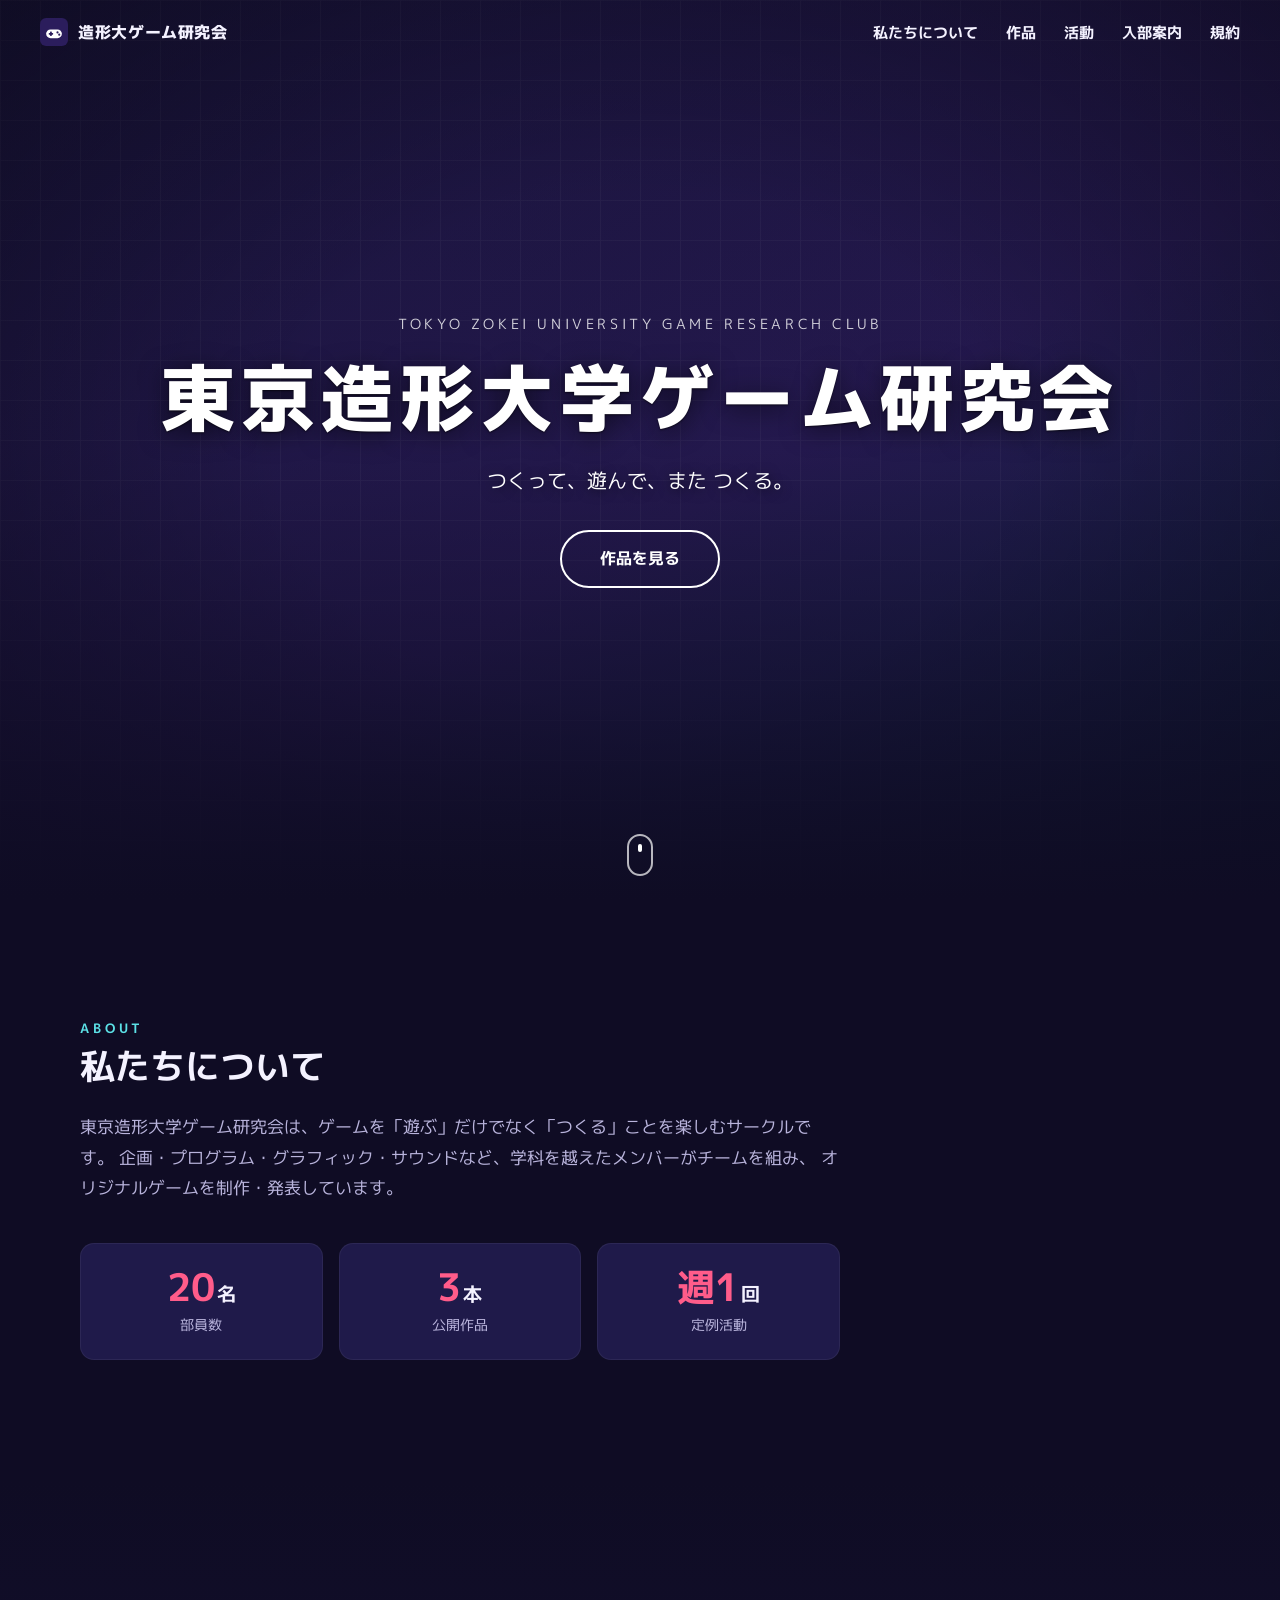
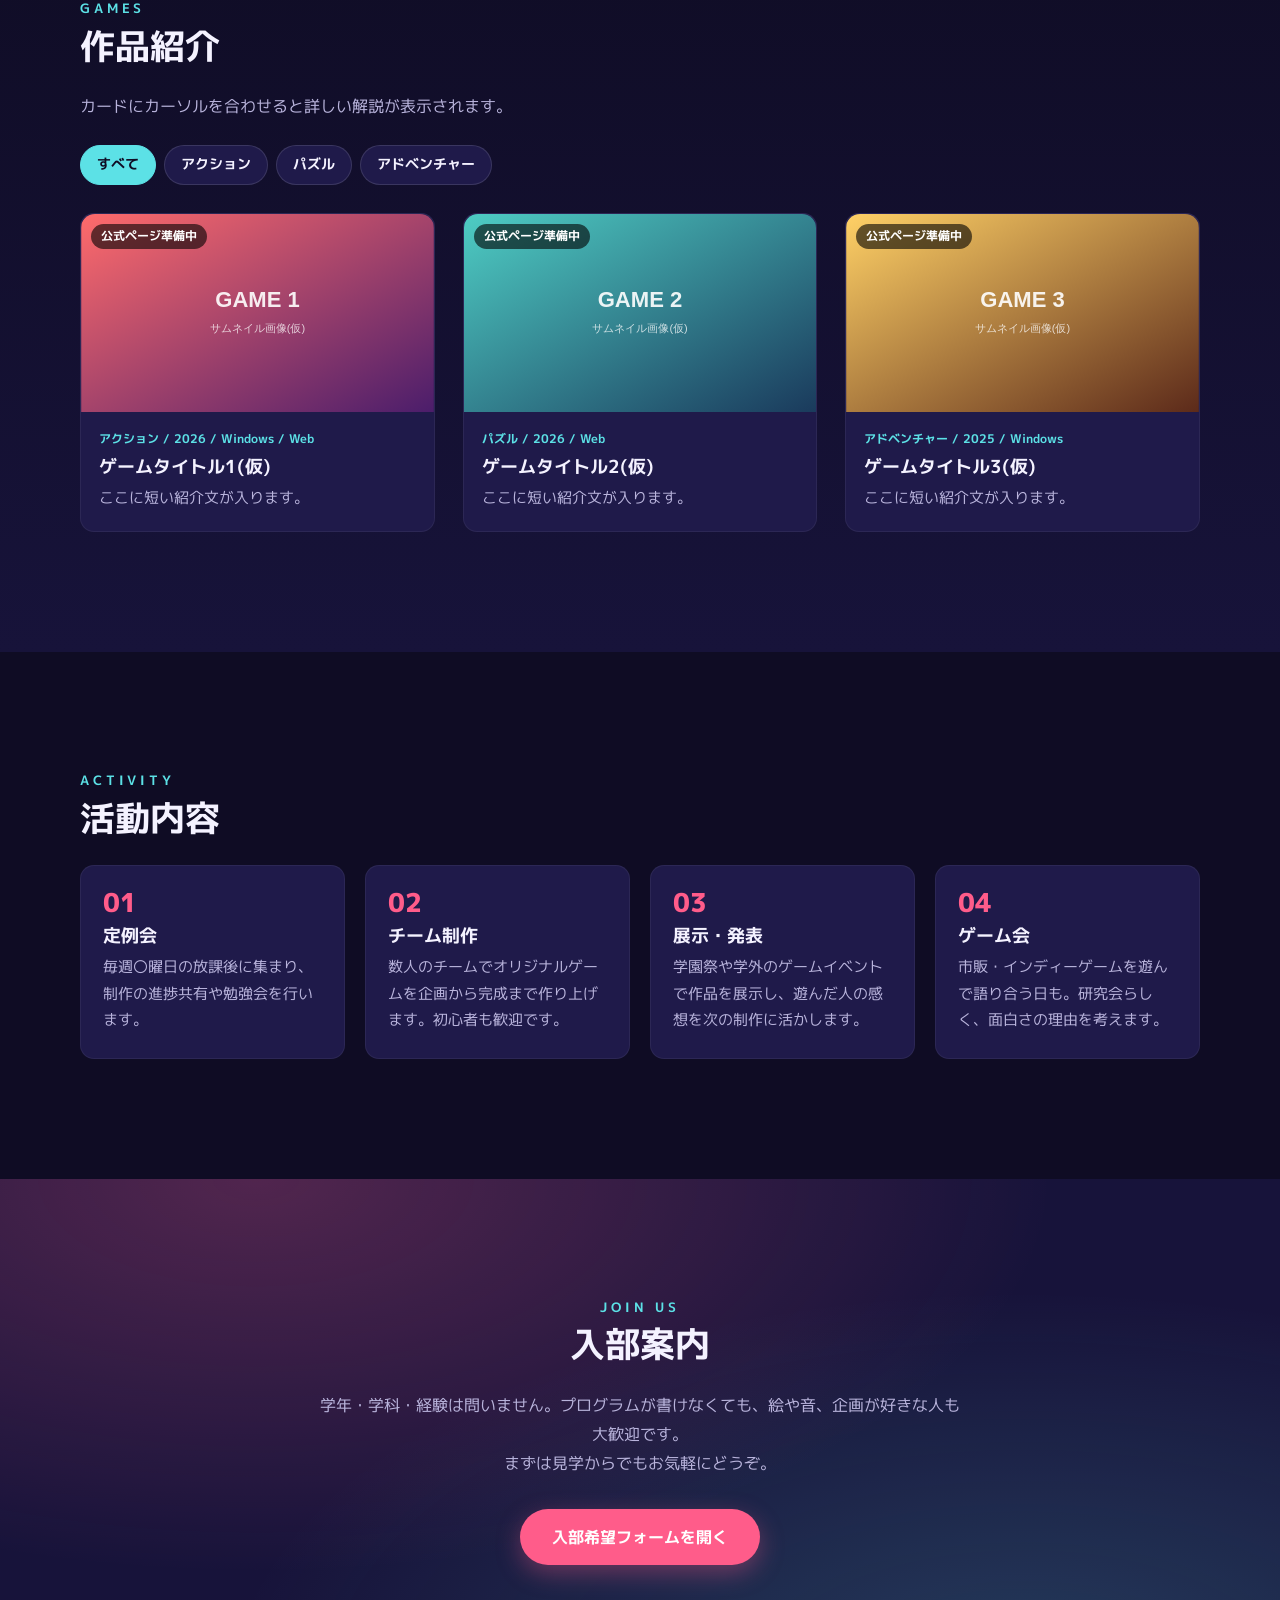
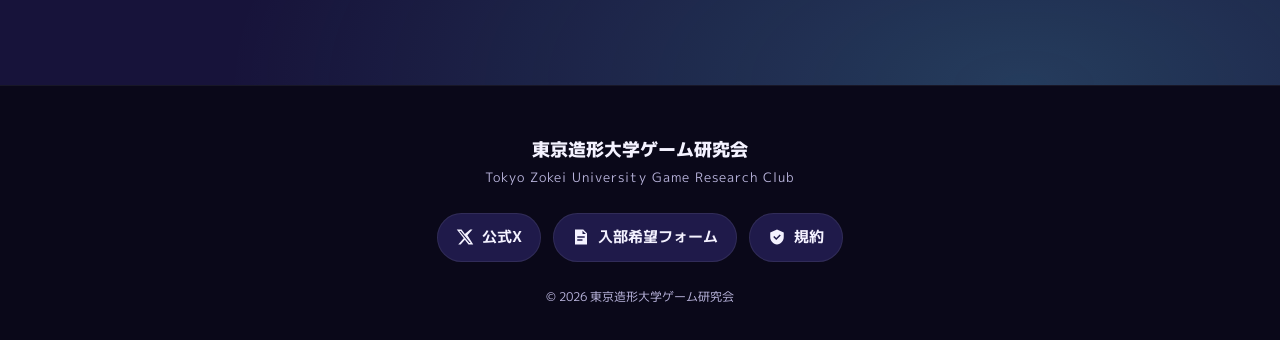
==== index.html @ 733edf05 "トップページ・規約ページ・準備中ページを追加 - 背景ムービー付きヒーロー(動画なし/省データ/視差軽減時は静止画) - 作品カード(js/games.js から自動生成、PCはホバーで詳細ポップアッ" ====
<!doctype html>
<html lang="ja">
<head>
  <meta charset="utf-8">
  <meta name="viewport" content="width=device-width, initial-scale=1">
  <title>東京造形大学ゲーム研究会 | 公式サイト</title>
  <meta name="description" content="東京造形大学ゲーム研究会の公式サイトです。サークルで制作したゲーム作品の紹介、活動内容、入部案内を掲載しています。">
  <meta name="theme-color" content="#120e2b">

  <!-- OGP(SNSでシェアされたときの表示)
       TODO: 公開URLが決まったら og:url と og:image を絶対URLに書き換えてください -->
  <meta property="og:type" content="website">
  <meta property="og:site_name" content="東京造形大学ゲーム研究会">
  <meta property="og:title" content="東京造形大学ゲーム研究会 | 公式サイト">
  <meta property="og:description" content="東京造形大学ゲーム研究会の公式サイト。制作したゲーム作品と活動を紹介しています。">
  <meta property="og:url" content="https://yamasaki4c6.github.io/ZokeiGame.io/">
  <meta property="og:image" content="https://yamasaki4c6.github.io/ZokeiGame.io/assets/img/ogp.png">
  <meta name="twitter:card" content="summary_large_image">

  <link rel="icon" href="assets/img/favicon.svg" type="image/svg+xml">
  <link rel="preconnect" href="https://fonts.googleapis.com">
  <link rel="preconnect" href="https://fonts.gstatic.com" crossorigin>
  <link href="https://fonts.googleapis.com/css2?family=M+PLUS+1p:wght@400;700;800&display=swap" rel="stylesheet">
  <link rel="stylesheet" href="css/style.css">
</head>
<body>
  <a class="skip-link" href="#main">本文へスキップ</a>

  <!-- ===== ヘッダー ===== -->
  <header class="site-header" id="top">
    <div class="site-header__inner">
      <a class="site-logo" href="#top">
        <img src="assets/img/favicon.svg" alt="" width="28" height="28">
        <span>造形大ゲーム研究会</span>
      </a>
      <button class="nav-toggle" aria-expanded="false" aria-controls="site-nav" aria-label="メニューを開く">
        <span></span><span></span><span></span>
      </button>
      <nav class="site-nav" id="site-nav" aria-label="メインメニュー">
        <ul>
          <li><a href="#about">私たちについて</a></li>
          <li><a href="#games">作品</a></li>
          <li><a href="#activity">活動</a></li>
          <li><a href="#join">入部案内</a></li>
          <li><a href="terms.html">規約</a></li>
        </ul>
      </nav>
    </div>
  </header>

  <main id="main">
    <!-- ===== ヒーロー(背景ムービー) ===== -->
    <section class="hero" aria-label="トップ">
      <video class="hero__video" id="hero-video" muted loop playsinline preload="metadata" aria-hidden="true"></video>
      <div class="hero__overlay"></div>
      <div class="hero__content">
        <p class="hero__eyebrow">Tokyo Zokei University Game Research Club</p>
        <h1 class="hero__title">東京造形大学<br class="sp-only">ゲーム研究会</h1>
        <p class="hero__lead">つくって、遊んで、また つくる。</p>
        <a class="hero__cta" href="#games">作品を見る</a>
      </div>
      <button class="hero__toggle" id="hero-toggle" type="button" aria-label="背景ムービーを一時停止" hidden>
        <span class="icon-pause" aria-hidden="true"></span>
      </button>
      <a class="hero__scroll" href="#about" aria-label="下へスクロール"><span></span></a>
    </section>

    <!-- ===== 私たちについて ===== -->
    <section class="section about" id="about">
      <div class="container">
        <h2 class="section__title"><span>About</span>私たちについて</h2>
        <!-- TODO: サークルの紹介文に書き換えてください -->
        <p class="about__text">
          東京造形大学ゲーム研究会は、ゲームを「遊ぶ」だけでなく「つくる」ことを楽しむサークルです。
          企画・プログラム・グラフィック・サウンドなど、学科を越えたメンバーがチームを組み、
          オリジナルゲームを制作・発表しています。
        </p>
        <ul class="stats">
          <!-- TODO: 実際の数字に書き換えてください -->
          <li><strong>20<small>名</small></strong><span>部員数</span></li>
          <li><strong id="stat-games">0<small>本</small></strong><span>公開作品</span></li>
          <li><strong>週1<small>回</small></strong><span>定例活動</span></li>
        </ul>
      </div>
    </section>

    <!-- ===== 作品一覧(js/games.js から自動生成) ===== -->
    <section class="section games" id="games">
      <div class="container">
        <h2 class="section__title"><span>Games</span>作品紹介</h2>
        <p class="section__lead">
          <span class="hover-only">カードにカーソルを合わせると詳しい解説が表示されます。</span>
          <span class="touch-only">カードをタップすると詳しい解説が表示されます。</span>
        </p>
        <div class="filters" id="game-filters" role="group" aria-label="ジャンルで絞り込み"></div>
        <ul class="game-grid" id="game-grid"></ul>
        <noscript><p class="notice">作品一覧の表示には JavaScript を有効にしてください。</p></noscript>
      </div>
    </section>

    <!-- ===== 活動内容 ===== -->
    <section class="section activity" id="activity">
      <div class="container">
        <h2 class="section__title"><span>Activity</span>活動内容</h2>
        <!-- TODO: 実際の活動に合わせて書き換えてください -->
        <ol class="activity-list">
          <li>
            <h3>定例会</h3>
            <p>毎週〇曜日の放課後に集まり、制作の進捗共有や勉強会を行います。</p>
          </li>
          <li>
            <h3>チーム制作</h3>
            <p>数人のチームでオリジナルゲームを企画から完成まで作り上げます。初心者も歓迎です。</p>
          </li>
          <li>
            <h3>展示・発表</h3>
            <p>学園祭や学外のゲームイベントで作品を展示し、遊んだ人の感想を次の制作に活かします。</p>
          </li>
          <li>
            <h3>ゲーム会</h3>
            <p>市販・インディーゲームを遊んで語り合う日も。研究会らしく、面白さの理由を考えます。</p>
          </li>
        </ol>
      </div>
    </section>

    <!-- ===== 入部案内 ===== -->
    <section class="section join" id="join">
      <div class="container join__inner">
        <h2 class="section__title"><span>Join us</span>入部案内</h2>
        <p>学年・学科・経験は問いません。プログラムが書けなくても、絵や音、企画が好きな人も大歓迎です。<br>
          まずは見学からでもお気軽にどうぞ。</p>
        <a class="btn btn--primary" data-link="joinFormUrl" href="#" target="_blank" rel="noopener">入部希望フォームを開く</a>
      </div>
    </section>
  </main>

  <!-- ===== フッター ===== -->
  <footer class="site-footer">
    <div class="container site-footer__inner">
      <div class="site-footer__brand">
        <p class="site-footer__name">東京造形大学ゲーム研究会</p>
        <p class="site-footer__note">Tokyo Zokei University Game Research Club</p>
      </div>
      <ul class="site-footer__links">
        <li>
          <a data-link="xUrl" href="#" target="_blank" rel="noopener">
            <svg viewBox="0 0 24 24" aria-hidden="true"><path d="M18.9 2H22l-6.8 7.8L23 22h-6.3l-4.9-6.4L6.2 22H3l7.3-8.4L1 2h6.4l4.4 5.9L18.9 2Zm-1.1 18h1.7L6.3 3.9H4.5L17.8 20Z"/></svg>
            公式X
          </a>
        </li>
        <li>
          <a data-link="joinFormUrl" href="#" target="_blank" rel="noopener">
            <svg viewBox="0 0 24 24" aria-hidden="true"><path d="M6 2h9l5 5v15H4V2h2Zm8 1.5V8h4.5L14 3.5ZM7 11v2h10v-2H7Zm0 4v2h7v-2H7Z"/></svg>
            入部希望フォーム
          </a>
        </li>
        <li>
          <a href="terms.html">
            <svg viewBox="0 0 24 24" aria-hidden="true"><path d="M12 2 3 6v6c0 5 3.8 9.4 9 10 5.2-.6 9-5 9-10V6l-9-4Zm-1 14-4-4 1.4-1.4L11 13.2l4.6-4.6L17 10l-6 6Z"/></svg>
            規約
          </a>
        </li>
        <li class="contact-item" hidden>
          <a data-link="contactEmail" href="#">
            <svg viewBox="0 0 24 24" aria-hidden="true"><path d="M2 4h20v16H2V4Zm2 2v.5l8 5 8-5V6H4Zm16 2.8-8 5-8-5V18h16V8.8Z"/></svg>
            お問い合わせ
          </a>
        </li>
      </ul>
      <p class="site-footer__copy">&copy; <span id="year"></span> 東京造形大学ゲーム研究会</p>
    </div>
  </footer>

  <a class="back-to-top" href="#top" aria-label="ページの先頭へ戻る">↑</a>

  <!-- スマホ・キーボード操作用の詳細ダイアログ -->
  <dialog class="game-dialog" id="game-dialog" aria-labelledby="dialog-title">
    <div class="game-dialog__body">
      <button class="game-dialog__close" type="button" aria-label="閉じる">×</button>
      <img class="game-dialog__img" alt="">
      <div class="game-dialog__text">
        <p class="game-dialog__meta"></p>
        <h3 class="game-dialog__title" id="dialog-title"></h3>
        <p class="game-dialog__desc"></p>
        <ul class="tags game-dialog__tags"></ul>
        <p class="game-dialog__credits"></p>
        <a class="btn btn--primary game-dialog__link" href="#">公式ページへ</a>
      </div>
    </div>
  </dialog>

  <script src="js/site-config.js"></script>
  <script src="js/games.js"></script>
  <script src="js/main.js"></script>
</body>
</html>
---- css/style.css ----
/* =========================================================
   東京造形大学ゲーム研究会 公式サイト
   色やフォントは :root の変数でまとめて変更できます
   ========================================================= */
:root {
  --bg: #0f0c24;
  --bg-2: #17133a;
  --surface: #1f1a4a;
  --surface-2: #2a2460;
  --text: #f4f2ff;
  --text-muted: #b9b4dc;
  --accent: #ff5c8a;
  --accent-2: #5ce1e6;
  --radius: 14px;
  --header-h: 64px;
  --container: 1120px;
  --font: "M PLUS 1p", "Hiragino Sans", "Hiragino Kaku Gothic ProN", "Noto Sans JP", "Yu Gothic", Meiryo, sans-serif;
}

*, *::before, *::after { box-sizing: border-box; }
html { scroll-behavior: smooth; scroll-padding-top: var(--header-h); -webkit-text-size-adjust: 100%; }
body {
  margin: 0;
  font-family: var(--font);
  line-height: 1.8;
  color: var(--text);
  background: var(--bg);
  overflow-x: hidden;
}
body.nav-open { overflow: hidden; }
img, video { max-width: 100%; display: block; }
a { color: inherit; }
h1, h2, h3 { line-height: 1.3; margin: 0; }
[hidden] { display: none !important; }

.container { width: min(var(--container), 100% - 32px); margin-inline: auto; }
.sp-only { display: none; }
@media (max-width: 600px) { .sp-only { display: inline; } }

.skip-link {
  position: absolute; left: 8px; top: -60px; z-index: 1000;
  background: var(--accent); color: #fff; padding: 8px 16px; border-radius: 8px;
}
.skip-link:focus { top: 8px; }

:focus-visible { outline: 3px solid var(--accent-2); outline-offset: 3px; }

/* ---------- ボタン ---------- */
.btn {
  display: inline-flex; align-items: center; justify-content: center; gap: .5em;
  padding: .85em 2em; border-radius: 999px; font-weight: 700; text-decoration: none;
  transition: transform .2s, box-shadow .2s, background .2s;
}
.btn--primary { background: var(--accent); color: #fff; box-shadow: 0 8px 24px rgb(255 92 138 / .35); }
.btn--primary:hover { transform: translateY(-2px); box-shadow: 0 12px 30px rgb(255 92 138 / .5); }

/* ---------- ヘッダー ---------- */
.site-header {
  position: fixed; inset: 0 0 auto; z-index: 100; height: var(--header-h);
  transition: background .3s, box-shadow .3s;
}
.site-header.is-scrolled, body.nav-open .site-header {
  background: rgb(15 12 36 / .9);
  backdrop-filter: blur(10px);
  box-shadow: 0 1px 0 rgb(255 255 255 / .08);
}
.site-header__inner {
  height: 100%; width: min(1200px, 100% - 32px); margin-inline: auto;
  display: flex; align-items: center; justify-content: space-between;
}
.site-logo { display: flex; align-items: center; gap: 10px; font-weight: 800; text-decoration: none; letter-spacing: .04em; }
.site-nav ul { display: flex; gap: 28px; list-style: none; margin: 0; padding: 0; }
.site-nav a { text-decoration: none; font-weight: 700; font-size: .95rem; position: relative; padding: 4px 0; }
.site-nav a::after {
  content: ""; position: absolute; left: 0; right: 0; bottom: -2px; height: 2px;
  background: var(--accent); transform: scaleX(0); transition: transform .25s; transform-origin: left;
}
.site-nav a:hover::after { transform: scaleX(1); }

.nav-toggle {
  display: none; width: 44px; height: 44px; border: 0; background: none; cursor: pointer;
  position: relative; z-index: 2; padding: 0;
}
.nav-toggle span {
  position: absolute; left: 10px; right: 10px; height: 2px; background: #fff; border-radius: 2px;
  transition: transform .3s, opacity .3s;
}
.nav-toggle span:nth-child(1) { top: 14px; }
.nav-toggle span:nth-child(2) { top: 21px; }
.nav-toggle span:nth-child(3) { top: 28px; }
.nav-toggle[aria-expanded="true"] span:nth-child(1) { transform: translateY(7px) rotate(45deg); }
.nav-toggle[aria-expanded="true"] span:nth-child(2) { opacity: 0; }
.nav-toggle[aria-expanded="true"] span:nth-child(3) { transform: translateY(-7px) rotate(-45deg); }

@media (max-width: 800px) {
  .nav-toggle { display: block; }
  .site-nav {
    position: fixed; inset: var(--header-h) 0 0; background: rgb(15 12 36 / .97);
    opacity: 0; visibility: hidden; transition: opacity .3s, visibility .3s;
  }
  .site-nav.is-open { opacity: 1; visibility: visible; }
  .site-nav ul { flex-direction: column; align-items: center; gap: 8px; padding-top: 48px; }
  .site-nav a { display: block; font-size: 1.2rem; padding: 12px 24px; }
}

/* ---------- ヒーロー ---------- */
.hero {
  position: relative; min-height: 100vh; min-height: 100svh;
  display: grid; place-items: center; text-align: center; overflow: hidden;
  background: #120e2b url("../assets/img/hero-poster.svg") center / cover no-repeat;
}
.hero__video {
  position: absolute; inset: 0; width: 100%; height: 100%; object-fit: cover;
  opacity: 0; transition: opacity 1.2s;
}
.hero__video.is-ready { opacity: 1; }
.hero__overlay {
  position: absolute; inset: 0;
  background:
    linear-gradient(180deg, rgb(15 12 36 / .35) 0%, rgb(15 12 36 / .25) 50%, var(--bg) 100%),
    radial-gradient(ellipse at center, transparent 40%, rgb(0 0 0 / .45) 100%);
}
.hero__content { position: relative; z-index: 1; padding: 0 16px; }
.hero__eyebrow {
  margin: 0 0 12px; font-size: clamp(.7rem, 1.6vw, .9rem); letter-spacing: .25em;
  text-transform: uppercase; color: rgb(255 255 255 / .8);
}
.hero__title {
  color: #fff; font-weight: 800; letter-spacing: .08em;
  font-size: clamp(2rem, 6.5vw, 4.6rem);
  text-shadow: 0 4px 24px rgb(0 0 0 / .55), 0 1px 2px rgb(0 0 0 / .6);
}
.hero__lead { margin: 16px 0 32px; font-size: clamp(1rem, 2.2vw, 1.25rem); color: #fff; text-shadow: 0 2px 12px rgb(0 0 0 / .6); }
.hero__cta {
  display: inline-block; padding: .8em 2.4em; border: 2px solid #fff; border-radius: 999px;
  color: #fff; text-decoration: none; font-weight: 700; transition: background .2s, color .2s;
}
.hero__cta:hover { background: #fff; color: var(--bg); }

.hero__toggle {
  position: absolute; right: 20px; bottom: 24px; z-index: 2; width: 44px; height: 44px; border-radius: 50%;
  border: 1px solid rgb(255 255 255 / .5); background: rgb(0 0 0 / .35); cursor: pointer;
  display: grid; place-items: center;
}
.icon-pause { width: 12px; height: 14px; border-left: 4px solid #fff; border-right: 4px solid #fff; }
.hero__toggle.is-paused .icon-pause {
  width: 0; height: 0; border-style: solid; border-width: 8px 0 8px 13px;
  border-color: transparent transparent transparent #fff; margin-left: 4px;
}
.hero__scroll {
  position: absolute; left: 50%; bottom: 24px; transform: translateX(-50%); z-index: 2;
  width: 26px; height: 42px; border: 2px solid rgb(255 255 255 / .7); border-radius: 14px;
}
.hero__scroll span {
  position: absolute; left: 50%; top: 8px; width: 4px; height: 8px; margin-left: -2px;
  background: #fff; border-radius: 2px; animation: scroll-dot 1.8s infinite;
}
@keyframes scroll-dot { 0% { opacity: 0; transform: translateY(0); } 40% { opacity: 1; } 100% { opacity: 0; transform: translateY(14px); } }

/* ---------- セクション共通 ---------- */
.section { padding: clamp(72px, 10vw, 120px) 0; }
.section__title { font-size: clamp(1.5rem, 3.5vw, 2.2rem); margin-bottom: 24px; }
.section__title span {
  display: block; font-size: .8rem; letter-spacing: .3em; text-transform: uppercase;
  color: var(--accent-2); margin-bottom: 6px;
}
.section__lead { color: var(--text-muted); margin: 0 0 24px; }
.notice { color: var(--text-muted); }

/* ---------- About ---------- */
.about__text { max-width: 760px; color: var(--text-muted); font-size: 1.05rem; }
.stats {
  list-style: none; padding: 0; margin: 40px 0 0;
  display: grid; grid-template-columns: repeat(3, 1fr); gap: 16px; max-width: 760px;
}
.stats li {
  background: var(--surface); border-radius: var(--radius); padding: 20px 12px; text-align: center;
  border: 1px solid rgb(255 255 255 / .06);
}
.stats strong { display: block; font-size: clamp(1.6rem, 4vw, 2.4rem); color: var(--accent); line-height: 1.2; }
.stats small { font-size: .5em; margin-left: 2px; color: var(--text); }
.stats span { font-size: .85rem; color: var(--text-muted); }

/* ---------- 作品カード ---------- */
.games { background: linear-gradient(180deg, var(--bg) 0%, var(--bg-2) 100%); }
.hover-only { display: none; }
@media (hover: hover) and (pointer: fine) {
  .hover-only { display: inline; }
  .touch-only { display: none; }
}

.filters { display: flex; flex-wrap: wrap; gap: 8px; margin-bottom: 28px; }
.filter {
  font: inherit; font-size: .9rem; font-weight: 700; color: var(--text);
  background: var(--surface); border: 1px solid rgb(255 255 255 / .12);
  padding: 6px 16px; border-radius: 999px; cursor: pointer; transition: background .2s, border-color .2s;
}
.filter:hover { border-color: var(--accent-2); }
.filter[aria-pressed="true"] { background: var(--accent-2); color: var(--bg); border-color: var(--accent-2); }

.game-grid {
  list-style: none; margin: 0; padding: 0;
  display: grid; grid-template-columns: repeat(auto-fill, minmax(280px, 1fr)); gap: 28px;
}
.game-card { position: relative; }
.game-card__link {
  position: relative; display: block; height: 100%; text-decoration: none;
  background: var(--surface); border-radius: var(--radius); overflow: visible;
  border: 1px solid rgb(255 255 255 / .06);
}
.game-card__thumb { position: relative; aspect-ratio: 16 / 9; border-radius: var(--radius) var(--radius) 0 0; overflow: hidden; }
.game-card__thumb img { width: 100%; height: 100%; object-fit: cover; transition: transform .4s; }
.badge {
  position: absolute; top: 10px; left: 10px; font-size: .72rem; font-weight: 700;
  background: rgb(0 0 0 / .6); color: #fff; padding: 2px 10px; border-radius: 999px;
}
.game-card__body { padding: 16px 18px 20px; }
.game-card__meta { margin: 0 0 4px; font-size: .78rem; color: var(--accent-2); font-weight: 700; }
.game-card__title { font-size: 1.15rem; margin-bottom: 6px; }
.game-card__summary { margin: 0; color: var(--text-muted); font-size: .92rem; }

/* ホバーで出るポップアップ(PC のみ) */
.game-card__popup { display: none; }
@media (hover: hover) and (pointer: fine) {
  .game-card__popup {
    display: flex; flex-direction: column;
    position: absolute; left: -10px; right: -10px; top: -10px; min-height: calc(100% + 20px);
    padding: 22px 22px 20px; z-index: 5; border-radius: calc(var(--radius) + 4px);
    background: linear-gradient(160deg, var(--surface-2), var(--surface));
    border: 1px solid rgb(92 225 230 / .45);
    box-shadow: 0 24px 60px rgb(0 0 0 / .55), 0 0 0 1px rgb(255 255 255 / .04);
    opacity: 0; visibility: hidden; transform: translateY(8px) scale(.97);
    transition: opacity .25s ease, transform .25s ease, visibility .25s;
    pointer-events: none;
  }
  .game-card:hover { z-index: 10; }
  .game-card:hover .game-card__popup,
  .game-card__link:focus-visible .game-card__popup {
    opacity: 1; visibility: visible; transform: translateY(0) scale(1);
  }
  .game-card:hover .game-card__thumb img { transform: scale(1.05); }
  .game-card__desc { margin: 4px 0 12px; font-size: .92rem; line-height: 1.75; }
  .game-card__credits { margin: 0 0 12px; font-size: .78rem; color: var(--text-muted); }
  .game-card__more { margin-top: auto; align-self: flex-start; font-weight: 700; color: var(--accent); font-size: .9rem; }
}
.game-card__link:focus-visible { outline-offset: 14px; }

.tags { list-style: none; display: flex; flex-wrap: wrap; gap: 6px; padding: 0; margin: 0 0 12px; }
.tags li { font-size: .74rem; padding: 1px 10px; border-radius: 999px; background: rgb(255 255 255 / .08); color: var(--text-muted); }

/* ---------- 詳細ダイアログ(スマホ用) ---------- */
.game-dialog {
  width: min(560px, 100% - 32px); max-height: calc(100% - 48px); padding: 0; border: 0;
  border-radius: var(--radius); background: var(--surface); color: var(--text);
}
.game-dialog::backdrop { background: rgb(5 4 15 / .75); backdrop-filter: blur(4px); }
.game-dialog[open] { animation: dialog-in .25s ease; }
@keyframes dialog-in { from { opacity: 0; transform: translateY(16px); } }
.game-dialog__body { position: relative; }
.game-dialog__img { width: 100%; aspect-ratio: 16 / 9; object-fit: cover; }
.game-dialog__text { padding: 20px 22px 24px; }
.game-dialog__meta { margin: 0 0 4px; font-size: .8rem; color: var(--accent-2); font-weight: 700; }
.game-dialog__title { font-size: 1.3rem; margin-bottom: 8px; }
.game-dialog__desc { margin: 0 0 14px; }
.game-dialog__credits { margin: 0 0 20px; font-size: .82rem; color: var(--text-muted); }
.game-dialog__close {
  position: absolute; top: 10px; right: 10px; width: 40px; height: 40px; border-radius: 50%; border: 0;
  background: rgb(0 0 0 / .55); color: #fff; font-size: 1.4rem; line-height: 1; cursor: pointer;
}

/* ---------- 活動 ---------- */
.activity-list {
  list-style: none; padding: 0; margin: 0; counter-reset: act;
  display: grid; grid-template-columns: repeat(auto-fit, minmax(230px, 1fr)); gap: 20px;
}
.activity-list li {
  counter-increment: act; background: var(--surface); border-radius: var(--radius);
  padding: 24px 22px; border: 1px solid rgb(255 255 255 / .06);
}
.activity-list li::before {
  content: counter(act, decimal-leading-zero); display: block; font-weight: 800; font-size: 1.6rem;
  color: var(--accent); line-height: 1; margin-bottom: 10px;
}
.activity-list h3 { font-size: 1.1rem; margin-bottom: 6px; }
.activity-list p { margin: 0; color: var(--text-muted); font-size: .92rem; }

/* ---------- 入部案内 ---------- */
.join {
  background:
    radial-gradient(ellipse at 20% 0%, rgb(255 92 138 / .25), transparent 55%),
    radial-gradient(ellipse at 80% 100%, rgb(92 225 230 / .2), transparent 55%),
    var(--bg-2);
}
.join__inner { text-align: center; }
.join__inner p { color: var(--text-muted); margin: 0 auto 32px; max-width: 640px; }

/* ---------- フッター ---------- */
.site-footer { background: #0a0819; padding: 48px 0 32px; border-top: 1px solid rgb(255 255 255 / .06); }
.site-footer__inner { display: grid; gap: 24px; justify-items: center; text-align: center; }
.site-footer__name { margin: 0; font-weight: 800; font-size: 1.1rem; }
.site-footer__note { margin: 0; font-size: .8rem; color: var(--text-muted); letter-spacing: .08em; }
.site-footer__links { list-style: none; padding: 0; margin: 0; display: flex; flex-wrap: wrap; justify-content: center; gap: 12px; }
.site-footer__links a {
  display: inline-flex; align-items: center; gap: 8px; padding: 10px 18px; border-radius: 999px;
  background: var(--surface); text-decoration: none; font-weight: 700; font-size: .92rem;
  border: 1px solid rgb(255 255 255 / .08); transition: border-color .2s, background .2s;
}
.site-footer__links a:hover { border-color: var(--accent-2); background: var(--surface-2); }
.site-footer__links svg { width: 18px; height: 18px; fill: currentColor; }
.site-footer__copy { margin: 0; font-size: .78rem; color: var(--text-muted); }

/* ---------- トップへ戻る ---------- */
.back-to-top {
  position: fixed; right: 20px; bottom: 20px; z-index: 90; width: 48px; height: 48px; border-radius: 50%;
  display: grid; place-items: center; background: var(--accent); color: #fff; text-decoration: none;
  font-weight: 800; font-size: 1.2rem; box-shadow: 0 8px 20px rgb(0 0 0 / .4);
  opacity: 0; visibility: hidden; transform: translateY(10px); transition: opacity .3s, transform .3s, visibility .3s;
}
.back-to-top.is-visible { opacity: 1; visibility: visible; transform: none; }

/* ---------- スクロール表示アニメーション ---------- */
.reveal { opacity: 0; transform: translateY(24px); transition: opacity .7s ease, transform .7s ease; }
.reveal.is-in { opacity: 1; transform: none; }

/* ---------- サブページ(規約・準備中) ---------- */
.page { padding: calc(var(--header-h) + 48px) 0 80px; min-height: 70vh; }
.page h1 { font-size: clamp(1.6rem, 4vw, 2.4rem); margin-bottom: 8px; }
.page .updated { color: var(--text-muted); font-size: .85rem; margin: 0 0 40px; }
.prose { max-width: 800px; }
.prose h2 { font-size: 1.2rem; margin: 40px 0 12px; padding-left: 12px; border-left: 4px solid var(--accent); }
.prose p, .prose li { color: var(--text-muted); }
.prose ol, .prose ul { padding-left: 1.4em; }
.placeholder-note {
  border: 1px dashed var(--accent-2); border-radius: var(--radius); padding: 14px 18px;
  color: var(--accent-2); font-size: .9rem; margin: 0 0 32px;
}
.coming-soon { text-align: center; }
.coming-soon img { width: min(640px, 100%); margin: 0 auto 32px; border-radius: var(--radius); aspect-ratio: 16 / 9; object-fit: cover; }
.coming-soon p { color: var(--text-muted); }
.back-link { display: inline-block; margin-top: 32px; color: var(--accent-2); font-weight: 700; }

/* ---------- 動きを減らす設定 ---------- */
@media (prefers-reduced-motion: reduce) {
  html { scroll-behavior: auto; }
  *, *::before, *::after { animation-duration: .01ms !important; animation-iteration-count: 1 !important; transition-duration: .01ms !important; }
}

@media (max-width: 600px) {
  .stats { gap: 10px; }
  .stats li { padding: 16px 6px; }
  .hero__toggle { right: 16px; bottom: 20px; }
}
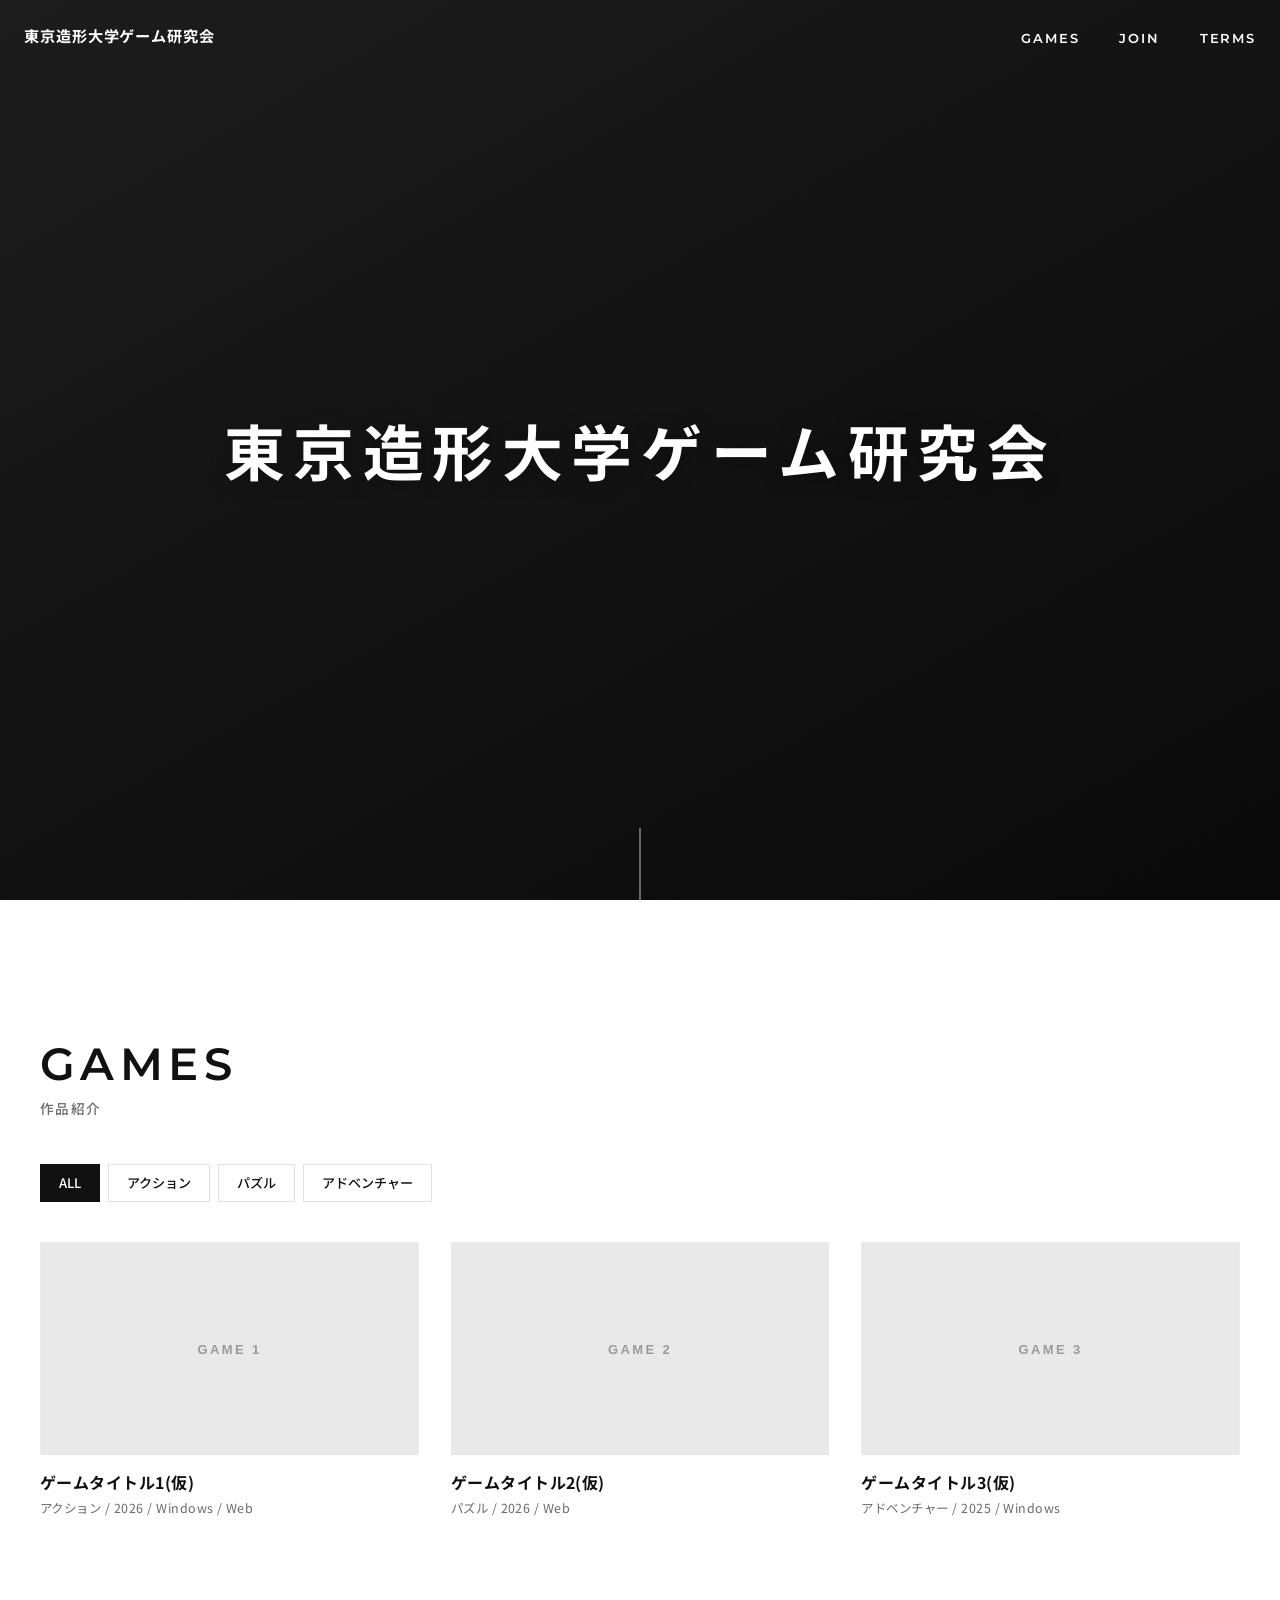
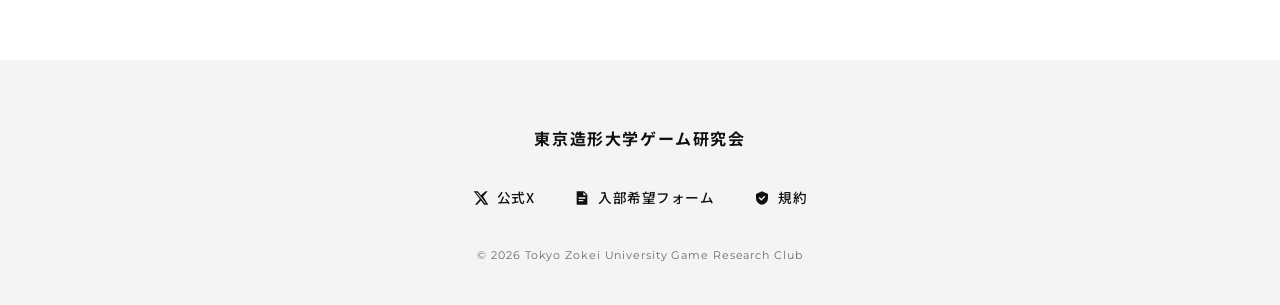
==== commit 57716a79: "白基調のシンプルなデザインに変更し、余計な文言を削除 - 白背景・黒文字、Noto Sans JP + Montserrat に変更 - ヒーローはタイトルのみ、About/活動/入部案内セクションを" ====
--- a/index.html
+++ b/index.html
@@ -5,7 +5,7 @@
   <meta name="viewport" content="width=device-width, initial-scale=1">
   <title>東京造形大学ゲーム研究会 | 公式サイト</title>
   <meta name="description" content="東京造形大学ゲーム研究会の公式サイトです。サークルで制作したゲーム作品の紹介、活動内容、入部案内を掲載しています。">
-  <meta name="theme-color" content="#120e2b">
+  <meta name="theme-color" content="#ffffff">
 
   <!-- OGP(SNSでシェアされたときの表示)
        TODO: 公開URLが決まったら og:url と og:image を絶対URLに書き換えてください -->
@@ -20,7 +20,7 @@
   <link rel="icon" href="assets/img/favicon.svg" type="image/svg+xml">
   <link rel="preconnect" href="https://fonts.googleapis.com">
   <link rel="preconnect" href="https://fonts.gstatic.com" crossorigin>
-  <link href="https://fonts.googleapis.com/css2?family=M+PLUS+1p:wght@400;700;800&display=swap" rel="stylesheet">
+  <link href="https://fonts.googleapis.com/css2?family=Montserrat:wght@500;600;700&family=Noto+Sans+JP:wght@400;500;700&display=swap" rel="stylesheet">
   <link rel="stylesheet" href="css/style.css">
 </head>
 <body>
@@ -31,18 +31,16 @@
     <div class="site-header__inner">
       <a class="site-logo" href="#top">
         <img src="assets/img/favicon.svg" alt="" width="28" height="28">
-        <span>造形大ゲーム研究会</span>
+        <span>東京造形大学ゲーム研究会</span>
       </a>
       <button class="nav-toggle" aria-expanded="false" aria-controls="site-nav" aria-label="メニューを開く">
         <span></span><span></span><span></span>
       </button>
       <nav class="site-nav" id="site-nav" aria-label="メインメニュー">
         <ul>
-          <li><a href="#about">私たちについて</a></li>
-          <li><a href="#games">作品</a></li>
-          <li><a href="#activity">活動</a></li>
-          <li><a href="#join">入部案内</a></li>
-          <li><a href="terms.html">規約</a></li>
+          <li><a href="#games">GAMES</a></li>
+          <li><a data-link="joinFormUrl" href="#" target="_blank" rel="noopener">JOIN</a></li>
+          <li><a href="terms.html">TERMS</a></li>
         </ul>
       </nav>
     </div>
@@ -54,83 +52,21 @@
       <video class="hero__video" id="hero-video" muted loop playsinline preload="metadata" aria-hidden="true"></video>
       <div class="hero__overlay"></div>
       <div class="hero__content">
-        <p class="hero__eyebrow">Tokyo Zokei University Game Research Club</p>
         <h1 class="hero__title">東京造形大学<br class="sp-only">ゲーム研究会</h1>
-        <p class="hero__lead">つくって、遊んで、また つくる。</p>
-        <a class="hero__cta" href="#games">作品を見る</a>
       </div>
       <button class="hero__toggle" id="hero-toggle" type="button" aria-label="背景ムービーを一時停止" hidden>
         <span class="icon-pause" aria-hidden="true"></span>
       </button>
-      <a class="hero__scroll" href="#about" aria-label="下へスクロール"><span></span></a>
-    </section>
-
-    <!-- ===== 私たちについて ===== -->
-    <section class="section about" id="about">
-      <div class="container">
-        <h2 class="section__title"><span>About</span>私たちについて</h2>
-        <!-- TODO: サークルの紹介文に書き換えてください -->
-        <p class="about__text">
-          東京造形大学ゲーム研究会は、ゲームを「遊ぶ」だけでなく「つくる」ことを楽しむサークルです。
-          企画・プログラム・グラフィック・サウンドなど、学科を越えたメンバーがチームを組み、
-          オリジナルゲームを制作・発表しています。
-        </p>
-        <ul class="stats">
-          <!-- TODO: 実際の数字に書き換えてください -->
-          <li><strong>20<small>名</small></strong><span>部員数</span></li>
-          <li><strong id="stat-games">0<small>本</small></strong><span>公開作品</span></li>
-          <li><strong>週1<small>回</small></strong><span>定例活動</span></li>
-        </ul>
-      </div>
+      <a class="hero__scroll" href="#games" aria-label="下へスクロール"><span></span></a>
     </section>
 
     <!-- ===== 作品一覧(js/games.js から自動生成) ===== -->
     <section class="section games" id="games">
       <div class="container">
-        <h2 class="section__title"><span>Games</span>作品紹介</h2>
-        <p class="section__lead">
-          <span class="hover-only">カードにカーソルを合わせると詳しい解説が表示されます。</span>
-          <span class="touch-only">カードをタップすると詳しい解説が表示されます。</span>
-        </p>
+        <h2 class="section__title">GAMES<span>作品紹介</span></h2>
         <div class="filters" id="game-filters" role="group" aria-label="ジャンルで絞り込み"></div>
         <ul class="game-grid" id="game-grid"></ul>
         <noscript><p class="notice">作品一覧の表示には JavaScript を有効にしてください。</p></noscript>
-      </div>
-    </section>
-
-    <!-- ===== 活動内容 ===== -->
-    <section class="section activity" id="activity">
-      <div class="container">
-        <h2 class="section__title"><span>Activity</span>活動内容</h2>
-        <!-- TODO: 実際の活動に合わせて書き換えてください -->
-        <ol class="activity-list">
-          <li>
-            <h3>定例会</h3>
-            <p>毎週〇曜日の放課後に集まり、制作の進捗共有や勉強会を行います。</p>
-          </li>
-          <li>
-            <h3>チーム制作</h3>
-            <p>数人のチームでオリジナルゲームを企画から完成まで作り上げます。初心者も歓迎です。</p>
-          </li>
-          <li>
-            <h3>展示・発表</h3>
-            <p>学園祭や学外のゲームイベントで作品を展示し、遊んだ人の感想を次の制作に活かします。</p>
-          </li>
-          <li>
-            <h3>ゲーム会</h3>
-            <p>市販・インディーゲームを遊んで語り合う日も。研究会らしく、面白さの理由を考えます。</p>
-          </li>
-        </ol>
-      </div>
-    </section>
-
-    <!-- ===== 入部案内 ===== -->
-    <section class="section join" id="join">
-      <div class="container join__inner">
-        <h2 class="section__title"><span>Join us</span>入部案内</h2>
-        <p>学年・学科・経験は問いません。プログラムが書けなくても、絵や音、企画が好きな人も大歓迎です。<br>
-          まずは見学からでもお気軽にどうぞ。</p>
-        <a class="btn btn--primary" data-link="joinFormUrl" href="#" target="_blank" rel="noopener">入部希望フォームを開く</a>
       </div>
     </section>
   </main>
@@ -138,10 +74,7 @@
   <!-- ===== フッター ===== -->
   <footer class="site-footer">
     <div class="container site-footer__inner">
-      <div class="site-footer__brand">
-        <p class="site-footer__name">東京造形大学ゲーム研究会</p>
-        <p class="site-footer__note">Tokyo Zokei University Game Research Club</p>
-      </div>
+      <p class="site-footer__name">東京造形大学ゲーム研究会</p>
       <ul class="site-footer__links">
         <li>
           <a data-link="xUrl" href="#" target="_blank" rel="noopener">
@@ -168,11 +101,11 @@
           </a>
         </li>
       </ul>
-      <p class="site-footer__copy">&copy; <span id="year"></span> 東京造形大学ゲーム研究会</p>
+      <p class="site-footer__copy">&copy; <span id="year"></span> Tokyo Zokei University Game Research Club</p>
     </div>
   </footer>
 
-  <a class="back-to-top" href="#top" aria-label="ページの先頭へ戻る">↑</a>
+  <a class="back-to-top" href="#top" aria-label="ページの先頭へ戻る"></a>
 
   <!-- スマホ・キーボード操作用の詳細ダイアログ -->
   <dialog class="game-dialog" id="game-dialog" aria-labelledby="dialog-title">
@@ -185,7 +118,7 @@
         <p class="game-dialog__desc"></p>
         <ul class="tags game-dialog__tags"></ul>
         <p class="game-dialog__credits"></p>
-        <a class="btn btn--primary game-dialog__link" href="#">公式ページへ</a>
+        <a class="btn btn--primary game-dialog__link" href="#">公式サイトへ</a>
       </div>
     </div>
   </dialog>
--- a/css/style.css
+++ b/css/style.css
@@ -3,18 +3,16 @@
    色やフォントは :root の変数でまとめて変更できます
    ========================================================= */
 :root {
-  --bg: #0f0c24;
-  --bg-2: #17133a;
-  --surface: #1f1a4a;
-  --surface-2: #2a2460;
-  --text: #f4f2ff;
-  --text-muted: #b9b4dc;
-  --accent: #ff5c8a;
-  --accent-2: #5ce1e6;
-  --radius: 14px;
-  --header-h: 64px;
-  --container: 1120px;
-  --font: "M PLUS 1p", "Hiragino Sans", "Hiragino Kaku Gothic ProN", "Noto Sans JP", "Yu Gothic", Meiryo, sans-serif;
+  --bg: #ffffff;
+  --bg-sub: #f4f4f4;
+  --text: #111111;
+  --text-muted: #6b6b6b;
+  --line: #e2e2e2;
+  --radius: 4px;
+  --header-h: 72px;
+  --container: 1200px;
+  --font: "Noto Sans JP", "Hiragino Kaku Gothic ProN", "Hiragino Sans", "Yu Gothic", Meiryo, sans-serif;
+  --font-en: "Montserrat", "Noto Sans JP", sans-serif;
 }
 
 *, *::before, *::after { box-sizing: border-box; }
@@ -22,331 +20,273 @@
 body {
   margin: 0;
   font-family: var(--font);
+  font-weight: 400;
   line-height: 1.8;
+  letter-spacing: .03em;
   color: var(--text);
   background: var(--bg);
   overflow-x: hidden;
+  -webkit-font-smoothing: antialiased;
 }
 body.nav-open { overflow: hidden; }
 img, video { max-width: 100%; display: block; }
 a { color: inherit; }
-h1, h2, h3 { line-height: 1.3; margin: 0; }
+h1, h2, h3 { line-height: 1.4; margin: 0; font-weight: 700; }
 [hidden] { display: none !important; }
 
-.container { width: min(var(--container), 100% - 32px); margin-inline: auto; }
+.container { width: min(var(--container), 100% - 48px); margin-inline: auto; }
 .sp-only { display: none; }
-@media (max-width: 600px) { .sp-only { display: inline; } }
+@media (max-width: 600px) {
+  .sp-only { display: inline; }
+  .container { width: calc(100% - 32px); }
+}
 
 .skip-link {
   position: absolute; left: 8px; top: -60px; z-index: 1000;
-  background: var(--accent); color: #fff; padding: 8px 16px; border-radius: 8px;
+  background: var(--text); color: #fff; padding: 8px 16px;
 }
 .skip-link:focus { top: 8px; }
-
-:focus-visible { outline: 3px solid var(--accent-2); outline-offset: 3px; }
+:focus-visible { outline: 2px solid var(--text); outline-offset: 3px; }
 
 /* ---------- ボタン ---------- */
 .btn {
-  display: inline-flex; align-items: center; justify-content: center; gap: .5em;
-  padding: .85em 2em; border-radius: 999px; font-weight: 700; text-decoration: none;
-  transition: transform .2s, box-shadow .2s, background .2s;
-}
-.btn--primary { background: var(--accent); color: #fff; box-shadow: 0 8px 24px rgb(255 92 138 / .35); }
-.btn--primary:hover { transform: translateY(-2px); box-shadow: 0 12px 30px rgb(255 92 138 / .5); }
+  display: inline-flex; align-items: center; justify-content: center; gap: 12px;
+  min-width: 220px; padding: 14px 32px;
+  font-family: var(--font-en); font-weight: 600; font-size: .9rem; letter-spacing: .08em;
+  text-decoration: none; border: 1px solid var(--text);
+  transition: background .25s, color .25s;
+}
+.btn::after { content: ""; width: 7px; height: 7px; border-top: 1.5px solid currentColor; border-right: 1.5px solid currentColor; transform: rotate(45deg); }
+.btn--primary { background: var(--text); color: #fff; }
+.btn--primary:hover { background: #fff; color: var(--text); }
 
 /* ---------- ヘッダー ---------- */
 .site-header {
   position: fixed; inset: 0 0 auto; z-index: 100; height: var(--header-h);
-  transition: background .3s, box-shadow .3s;
+  color: #fff;
+  transition: background .3s, color .3s, box-shadow .3s;
 }
 .site-header.is-scrolled, body.nav-open .site-header {
-  background: rgb(15 12 36 / .9);
-  backdrop-filter: blur(10px);
-  box-shadow: 0 1px 0 rgb(255 255 255 / .08);
+  background: rgb(255 255 255 / .96);
+  color: var(--text);
+  box-shadow: 0 1px 0 var(--line);
 }
 .site-header__inner {
-  height: 100%; width: min(1200px, 100% - 32px); margin-inline: auto;
+  height: 100%; width: min(1320px, 100% - 48px); margin-inline: auto;
   display: flex; align-items: center; justify-content: space-between;
 }
-.site-logo { display: flex; align-items: center; gap: 10px; font-weight: 800; text-decoration: none; letter-spacing: .04em; }
-.site-nav ul { display: flex; gap: 28px; list-style: none; margin: 0; padding: 0; }
-.site-nav a { text-decoration: none; font-weight: 700; font-size: .95rem; position: relative; padding: 4px 0; }
+.site-logo { display: flex; align-items: center; gap: 10px; font-weight: 700; font-size: .95rem; text-decoration: none; letter-spacing: .06em; }
+.site-logo img { display: none; }
+.site-nav ul { display: flex; gap: 40px; list-style: none; margin: 0; padding: 0; }
+.site-nav a {
+  font-family: var(--font-en); font-weight: 600; font-size: .82rem; letter-spacing: .14em;
+  text-decoration: none; position: relative; padding: 6px 0;
+}
 .site-nav a::after {
-  content: ""; position: absolute; left: 0; right: 0; bottom: -2px; height: 2px;
-  background: var(--accent); transform: scaleX(0); transition: transform .25s; transform-origin: left;
-}
-.site-nav a:hover::after { transform: scaleX(1); }
+  content: ""; position: absolute; left: 0; right: 0; bottom: 0; height: 1px;
+  background: currentColor; transform: scaleX(0); transition: transform .3s; transform-origin: right;
+}
+.site-nav a:hover::after { transform: scaleX(1); transform-origin: left; }
 
 .nav-toggle {
   display: none; width: 44px; height: 44px; border: 0; background: none; cursor: pointer;
-  position: relative; z-index: 2; padding: 0;
+  position: relative; z-index: 2; padding: 0; color: inherit;
 }
 .nav-toggle span {
-  position: absolute; left: 10px; right: 10px; height: 2px; background: #fff; border-radius: 2px;
+  position: absolute; left: 10px; right: 10px; height: 1.5px; background: currentColor;
   transition: transform .3s, opacity .3s;
 }
-.nav-toggle span:nth-child(1) { top: 14px; }
+.nav-toggle span:nth-child(1) { top: 15px; }
 .nav-toggle span:nth-child(2) { top: 21px; }
-.nav-toggle span:nth-child(3) { top: 28px; }
-.nav-toggle[aria-expanded="true"] span:nth-child(1) { transform: translateY(7px) rotate(45deg); }
+.nav-toggle span:nth-child(3) { top: 27px; }
+.nav-toggle[aria-expanded="true"] span:nth-child(1) { transform: translateY(6px) rotate(45deg); }
 .nav-toggle[aria-expanded="true"] span:nth-child(2) { opacity: 0; }
-.nav-toggle[aria-expanded="true"] span:nth-child(3) { transform: translateY(-7px) rotate(-45deg); }
+.nav-toggle[aria-expanded="true"] span:nth-child(3) { transform: translateY(-6px) rotate(-45deg); }
 
 @media (max-width: 800px) {
+  :root { --header-h: 60px; }
+  .site-header__inner { width: calc(100% - 32px); }
+  .site-logo { font-size: .85rem; }
   .nav-toggle { display: block; }
   .site-nav {
-    position: fixed; inset: var(--header-h) 0 0; background: rgb(15 12 36 / .97);
+    position: fixed; inset: var(--header-h) 0 0; background: #fff; color: var(--text);
     opacity: 0; visibility: hidden; transition: opacity .3s, visibility .3s;
   }
   .site-nav.is-open { opacity: 1; visibility: visible; }
-  .site-nav ul { flex-direction: column; align-items: center; gap: 8px; padding-top: 48px; }
-  .site-nav a { display: block; font-size: 1.2rem; padding: 12px 24px; }
+  .site-nav ul { flex-direction: column; gap: 0; padding: 16px 24px; }
+  .site-nav li { border-bottom: 1px solid var(--line); }
+  .site-nav a { display: block; font-size: 1rem; padding: 20px 0; }
+  .site-nav a::after { display: none; }
 }
 
 /* ---------- ヒーロー ---------- */
 .hero {
-  position: relative; min-height: 100vh; min-height: 100svh;
+  position: relative; height: 100vh; height: 100svh; min-height: 520px;
   display: grid; place-items: center; text-align: center; overflow: hidden;
-  background: #120e2b url("../assets/img/hero-poster.svg") center / cover no-repeat;
+  background: #111 url("../assets/img/hero-poster.svg") center / cover no-repeat;
+  color: #fff;
 }
 .hero__video {
   position: absolute; inset: 0; width: 100%; height: 100%; object-fit: cover;
   opacity: 0; transition: opacity 1.2s;
 }
 .hero__video.is-ready { opacity: 1; }
-.hero__overlay {
-  position: absolute; inset: 0;
-  background:
-    linear-gradient(180deg, rgb(15 12 36 / .35) 0%, rgb(15 12 36 / .25) 50%, var(--bg) 100%),
-    radial-gradient(ellipse at center, transparent 40%, rgb(0 0 0 / .45) 100%);
-}
+.hero__overlay { position: absolute; inset: 0; background: rgb(0 0 0 / .3); }
 .hero__content { position: relative; z-index: 1; padding: 0 16px; }
-.hero__eyebrow {
-  margin: 0 0 12px; font-size: clamp(.7rem, 1.6vw, .9rem); letter-spacing: .25em;
-  text-transform: uppercase; color: rgb(255 255 255 / .8);
-}
 .hero__title {
-  color: #fff; font-weight: 800; letter-spacing: .08em;
-  font-size: clamp(2rem, 6.5vw, 4.6rem);
-  text-shadow: 0 4px 24px rgb(0 0 0 / .55), 0 1px 2px rgb(0 0 0 / .6);
-}
-.hero__lead { margin: 16px 0 32px; font-size: clamp(1rem, 2.2vw, 1.25rem); color: #fff; text-shadow: 0 2px 12px rgb(0 0 0 / .6); }
-.hero__cta {
-  display: inline-block; padding: .8em 2.4em; border: 2px solid #fff; border-radius: 999px;
-  color: #fff; text-decoration: none; font-weight: 700; transition: background .2s, color .2s;
-}
-.hero__cta:hover { background: #fff; color: var(--bg); }
+  font-weight: 700; letter-spacing: .14em;
+  font-size: clamp(1.9rem, 5vw, 3.8rem);
+  text-shadow: 0 2px 20px rgb(0 0 0 / .35);
+}
 
 .hero__toggle {
-  position: absolute; right: 20px; bottom: 24px; z-index: 2; width: 44px; height: 44px; border-radius: 50%;
-  border: 1px solid rgb(255 255 255 / .5); background: rgb(0 0 0 / .35); cursor: pointer;
+  position: absolute; right: 24px; bottom: 28px; z-index: 2; width: 40px; height: 40px; border-radius: 50%;
+  border: 1px solid rgb(255 255 255 / .7); background: transparent; cursor: pointer;
   display: grid; place-items: center;
 }
-.icon-pause { width: 12px; height: 14px; border-left: 4px solid #fff; border-right: 4px solid #fff; }
+.icon-pause { width: 9px; height: 11px; border-left: 2px solid #fff; border-right: 2px solid #fff; }
 .hero__toggle.is-paused .icon-pause {
-  width: 0; height: 0; border-style: solid; border-width: 8px 0 8px 13px;
-  border-color: transparent transparent transparent #fff; margin-left: 4px;
+  width: 0; height: 0; border-style: solid; border-width: 6px 0 6px 10px;
+  border-color: transparent transparent transparent #fff; margin-left: 3px;
 }
 .hero__scroll {
-  position: absolute; left: 50%; bottom: 24px; transform: translateX(-50%); z-index: 2;
-  width: 26px; height: 42px; border: 2px solid rgb(255 255 255 / .7); border-radius: 14px;
+  position: absolute; left: 50%; bottom: 0; transform: translateX(-50%); z-index: 2;
+  width: 1px; height: 72px; background: rgb(255 255 255 / .35); overflow: hidden;
 }
 .hero__scroll span {
-  position: absolute; left: 50%; top: 8px; width: 4px; height: 8px; margin-left: -2px;
-  background: #fff; border-radius: 2px; animation: scroll-dot 1.8s infinite;
-}
-@keyframes scroll-dot { 0% { opacity: 0; transform: translateY(0); } 40% { opacity: 1; } 100% { opacity: 0; transform: translateY(14px); } }
+  position: absolute; left: 0; top: 0; width: 1px; height: 100%; background: #fff;
+  animation: scroll-line 2s cubic-bezier(.6, 0, .3, 1) infinite;
+}
+@keyframes scroll-line { 0% { transform: translateY(-100%); } 100% { transform: translateY(100%); } }
 
 /* ---------- セクション共通 ---------- */
-.section { padding: clamp(72px, 10vw, 120px) 0; }
-.section__title { font-size: clamp(1.5rem, 3.5vw, 2.2rem); margin-bottom: 24px; }
+.section { padding: clamp(80px, 11vw, 140px) 0; }
+.section__title {
+  font-family: var(--font-en); font-weight: 600; letter-spacing: .12em;
+  font-size: clamp(1.9rem, 4vw, 2.8rem); line-height: 1.1; margin-bottom: 48px;
+}
 .section__title span {
-  display: block; font-size: .8rem; letter-spacing: .3em; text-transform: uppercase;
-  color: var(--accent-2); margin-bottom: 6px;
-}
-.section__lead { color: var(--text-muted); margin: 0 0 24px; }
+  display: block; margin-top: 12px; font-family: var(--font); font-weight: 500;
+  font-size: .85rem; letter-spacing: .1em; color: var(--text-muted);
+}
 .notice { color: var(--text-muted); }
 
-/* ---------- About ---------- */
-.about__text { max-width: 760px; color: var(--text-muted); font-size: 1.05rem; }
-.stats {
-  list-style: none; padding: 0; margin: 40px 0 0;
-  display: grid; grid-template-columns: repeat(3, 1fr); gap: 16px; max-width: 760px;
-}
-.stats li {
-  background: var(--surface); border-radius: var(--radius); padding: 20px 12px; text-align: center;
-  border: 1px solid rgb(255 255 255 / .06);
-}
-.stats strong { display: block; font-size: clamp(1.6rem, 4vw, 2.4rem); color: var(--accent); line-height: 1.2; }
-.stats small { font-size: .5em; margin-left: 2px; color: var(--text); }
-.stats span { font-size: .85rem; color: var(--text-muted); }
-
 /* ---------- 作品カード ---------- */
-.games { background: linear-gradient(180deg, var(--bg) 0%, var(--bg-2) 100%); }
-.hover-only { display: none; }
-@media (hover: hover) and (pointer: fine) {
-  .hover-only { display: inline; }
-  .touch-only { display: none; }
-}
-
-.filters { display: flex; flex-wrap: wrap; gap: 8px; margin-bottom: 28px; }
+.filters { display: flex; flex-wrap: wrap; gap: 8px; margin-bottom: 40px; }
 .filter {
-  font: inherit; font-size: .9rem; font-weight: 700; color: var(--text);
-  background: var(--surface); border: 1px solid rgb(255 255 255 / .12);
-  padding: 6px 16px; border-radius: 999px; cursor: pointer; transition: background .2s, border-color .2s;
-}
-.filter:hover { border-color: var(--accent-2); }
-.filter[aria-pressed="true"] { background: var(--accent-2); color: var(--bg); border-color: var(--accent-2); }
+  font: inherit; font-size: .82rem; font-weight: 500; color: var(--text);
+  background: #fff; border: 1px solid var(--line);
+  padding: 6px 18px; cursor: pointer; transition: border-color .2s, background .2s, color .2s;
+}
+.filter:hover { border-color: var(--text); }
+.filter[aria-pressed="true"] { background: var(--text); color: #fff; border-color: var(--text); }
 
 .game-grid {
   list-style: none; margin: 0; padding: 0;
-  display: grid; grid-template-columns: repeat(auto-fill, minmax(280px, 1fr)); gap: 28px;
+  display: grid; grid-template-columns: repeat(auto-fill, minmax(300px, 1fr)); gap: 48px 32px;
 }
 .game-card { position: relative; }
-.game-card__link {
-  position: relative; display: block; height: 100%; text-decoration: none;
-  background: var(--surface); border-radius: var(--radius); overflow: visible;
-  border: 1px solid rgb(255 255 255 / .06);
-}
-.game-card__thumb { position: relative; aspect-ratio: 16 / 9; border-radius: var(--radius) var(--radius) 0 0; overflow: hidden; }
-.game-card__thumb img { width: 100%; height: 100%; object-fit: cover; transition: transform .4s; }
-.badge {
-  position: absolute; top: 10px; left: 10px; font-size: .72rem; font-weight: 700;
-  background: rgb(0 0 0 / .6); color: #fff; padding: 2px 10px; border-radius: 999px;
-}
-.game-card__body { padding: 16px 18px 20px; }
-.game-card__meta { margin: 0 0 4px; font-size: .78rem; color: var(--accent-2); font-weight: 700; }
-.game-card__title { font-size: 1.15rem; margin-bottom: 6px; }
-.game-card__summary { margin: 0; color: var(--text-muted); font-size: .92rem; }
+.game-card__link { position: relative; display: block; text-decoration: none; }
+.game-card__thumb { aspect-ratio: 16 / 9; overflow: hidden; background: var(--bg-sub); }
+.game-card__thumb img { width: 100%; height: 100%; object-fit: cover; transition: transform .6s cubic-bezier(.2, .7, .2, 1); }
+.game-card__body { padding-top: 16px; }
+.game-card__title { font-size: 1rem; font-weight: 700; }
+.game-card__meta { margin: 4px 0 0; font-size: .78rem; color: var(--text-muted); }
 
 /* ホバーで出るポップアップ(PC のみ) */
 .game-card__popup { display: none; }
 @media (hover: hover) and (pointer: fine) {
   .game-card__popup {
     display: flex; flex-direction: column;
-    position: absolute; left: -10px; right: -10px; top: -10px; min-height: calc(100% + 20px);
-    padding: 22px 22px 20px; z-index: 5; border-radius: calc(var(--radius) + 4px);
-    background: linear-gradient(160deg, var(--surface-2), var(--surface));
-    border: 1px solid rgb(92 225 230 / .45);
-    box-shadow: 0 24px 60px rgb(0 0 0 / .55), 0 0 0 1px rgb(255 255 255 / .04);
-    opacity: 0; visibility: hidden; transform: translateY(8px) scale(.97);
-    transition: opacity .25s ease, transform .25s ease, visibility .25s;
+    position: absolute; left: -16px; right: -16px; top: -16px; min-height: calc(100% + 32px);
+    padding: 28px 28px 24px; z-index: 5; background: #fff;
+    box-shadow: 0 20px 50px rgb(0 0 0 / .14), 0 0 0 1px rgb(0 0 0 / .04);
+    opacity: 0; visibility: hidden; transform: translateY(10px);
+    transition: opacity .3s ease, transform .3s ease, visibility .3s;
     pointer-events: none;
   }
   .game-card:hover { z-index: 10; }
   .game-card:hover .game-card__popup,
-  .game-card__link:focus-visible .game-card__popup {
-    opacity: 1; visibility: visible; transform: translateY(0) scale(1);
+  .game-card__link:focus-visible .game-card__popup { opacity: 1; visibility: visible; transform: none; }
+  .game-card:hover .game-card__thumb img { transform: scale(1.04); }
+  .game-card__popup .game-card__title { font-size: 1.1rem; }
+  .game-card__popup .game-card__meta { margin-bottom: 16px; }
+  .game-card__desc { margin: 0 0 16px; font-size: .88rem; line-height: 1.9; }
+  .game-card__credits { margin: 0 0 20px; font-size: .75rem; color: var(--text-muted); }
+  .game-card__more {
+    margin-top: auto; align-self: flex-start; display: inline-flex; align-items: center; gap: 10px;
+    font-size: .8rem; font-weight: 700; padding-bottom: 4px; border-bottom: 1px solid var(--text);
   }
-  .game-card:hover .game-card__thumb img { transform: scale(1.05); }
-  .game-card__desc { margin: 4px 0 12px; font-size: .92rem; line-height: 1.75; }
-  .game-card__credits { margin: 0 0 12px; font-size: .78rem; color: var(--text-muted); }
-  .game-card__more { margin-top: auto; align-self: flex-start; font-weight: 700; color: var(--accent); font-size: .9rem; }
-}
-.game-card__link:focus-visible { outline-offset: 14px; }
-
-.tags { list-style: none; display: flex; flex-wrap: wrap; gap: 6px; padding: 0; margin: 0 0 12px; }
-.tags li { font-size: .74rem; padding: 1px 10px; border-radius: 999px; background: rgb(255 255 255 / .08); color: var(--text-muted); }
+  .game-card__more::after { content: ""; width: 6px; height: 6px; border-top: 1.5px solid currentColor; border-right: 1.5px solid currentColor; transform: rotate(45deg); }
+}
+
+.tags { list-style: none; display: flex; flex-wrap: wrap; gap: 6px; padding: 0; margin: 0 0 16px; }
+.tags li { font-size: .72rem; padding: 2px 10px; border: 1px solid var(--line); color: var(--text-muted); }
 
 /* ---------- 詳細ダイアログ(スマホ用) ---------- */
 .game-dialog {
   width: min(560px, 100% - 32px); max-height: calc(100% - 48px); padding: 0; border: 0;
-  border-radius: var(--radius); background: var(--surface); color: var(--text);
-}
-.game-dialog::backdrop { background: rgb(5 4 15 / .75); backdrop-filter: blur(4px); }
+  background: #fff; color: var(--text);
+}
+.game-dialog::backdrop { background: rgb(0 0 0 / .6); }
 .game-dialog[open] { animation: dialog-in .25s ease; }
 @keyframes dialog-in { from { opacity: 0; transform: translateY(16px); } }
 .game-dialog__body { position: relative; }
 .game-dialog__img { width: 100%; aspect-ratio: 16 / 9; object-fit: cover; }
-.game-dialog__text { padding: 20px 22px 24px; }
-.game-dialog__meta { margin: 0 0 4px; font-size: .8rem; color: var(--accent-2); font-weight: 700; }
-.game-dialog__title { font-size: 1.3rem; margin-bottom: 8px; }
-.game-dialog__desc { margin: 0 0 14px; }
-.game-dialog__credits { margin: 0 0 20px; font-size: .82rem; color: var(--text-muted); }
+.game-dialog__text { padding: 24px 24px 28px; display: flex; flex-direction: column; }
+.game-dialog__meta { order: 1; margin: 2px 0 16px; font-size: .78rem; color: var(--text-muted); }
+.game-dialog__title { order: 0; font-size: 1.2rem; }
+.game-dialog__desc { order: 2; margin: 0 0 16px; font-size: .92rem; }
+.game-dialog__tags { order: 3; }
+.game-dialog__credits { order: 4; margin: 0 0 24px; font-size: .78rem; color: var(--text-muted); }
+.game-dialog__link { order: 5; }
 .game-dialog__close {
-  position: absolute; top: 10px; right: 10px; width: 40px; height: 40px; border-radius: 50%; border: 0;
-  background: rgb(0 0 0 / .55); color: #fff; font-size: 1.4rem; line-height: 1; cursor: pointer;
-}
-
-/* ---------- 活動 ---------- */
-.activity-list {
-  list-style: none; padding: 0; margin: 0; counter-reset: act;
-  display: grid; grid-template-columns: repeat(auto-fit, minmax(230px, 1fr)); gap: 20px;
-}
-.activity-list li {
-  counter-increment: act; background: var(--surface); border-radius: var(--radius);
-  padding: 24px 22px; border: 1px solid rgb(255 255 255 / .06);
-}
-.activity-list li::before {
-  content: counter(act, decimal-leading-zero); display: block; font-weight: 800; font-size: 1.6rem;
-  color: var(--accent); line-height: 1; margin-bottom: 10px;
-}
-.activity-list h3 { font-size: 1.1rem; margin-bottom: 6px; }
-.activity-list p { margin: 0; color: var(--text-muted); font-size: .92rem; }
-
-/* ---------- 入部案内 ---------- */
-.join {
-  background:
-    radial-gradient(ellipse at 20% 0%, rgb(255 92 138 / .25), transparent 55%),
-    radial-gradient(ellipse at 80% 100%, rgb(92 225 230 / .2), transparent 55%),
-    var(--bg-2);
-}
-.join__inner { text-align: center; }
-.join__inner p { color: var(--text-muted); margin: 0 auto 32px; max-width: 640px; }
+  position: absolute; top: 0; right: 0; width: 48px; height: 48px; border: 0;
+  background: var(--text); color: #fff; font-size: 1.4rem; line-height: 1; cursor: pointer;
+}
 
 /* ---------- フッター ---------- */
-.site-footer { background: #0a0819; padding: 48px 0 32px; border-top: 1px solid rgb(255 255 255 / .06); }
-.site-footer__inner { display: grid; gap: 24px; justify-items: center; text-align: center; }
-.site-footer__name { margin: 0; font-weight: 800; font-size: 1.1rem; }
-.site-footer__note { margin: 0; font-size: .8rem; color: var(--text-muted); letter-spacing: .08em; }
-.site-footer__links { list-style: none; padding: 0; margin: 0; display: flex; flex-wrap: wrap; justify-content: center; gap: 12px; }
+.site-footer { background: var(--bg-sub); padding: 64px 0 40px; }
+.site-footer__inner { display: grid; gap: 32px; justify-items: center; text-align: center; }
+.site-footer__name { margin: 0; font-weight: 700; font-size: 1rem; letter-spacing: .1em; }
+.site-footer__links { list-style: none; padding: 0; margin: 0; display: flex; flex-wrap: wrap; justify-content: center; gap: 8px 40px; }
 .site-footer__links a {
-  display: inline-flex; align-items: center; gap: 8px; padding: 10px 18px; border-radius: 999px;
-  background: var(--surface); text-decoration: none; font-weight: 700; font-size: .92rem;
-  border: 1px solid rgb(255 255 255 / .08); transition: border-color .2s, background .2s;
-}
-.site-footer__links a:hover { border-color: var(--accent-2); background: var(--surface-2); }
-.site-footer__links svg { width: 18px; height: 18px; fill: currentColor; }
-.site-footer__copy { margin: 0; font-size: .78rem; color: var(--text-muted); }
+  display: inline-flex; align-items: center; gap: 8px; text-decoration: none; font-size: .85rem; font-weight: 500;
+}
+.site-footer__links a:hover { text-decoration: underline; text-underline-offset: 4px; }
+.site-footer__links svg { width: 16px; height: 16px; fill: currentColor; }
+.site-footer__copy { margin: 0; font-family: var(--font-en); font-size: .7rem; letter-spacing: .08em; color: var(--text-muted); }
 
 /* ---------- トップへ戻る ---------- */
 .back-to-top {
-  position: fixed; right: 20px; bottom: 20px; z-index: 90; width: 48px; height: 48px; border-radius: 50%;
-  display: grid; place-items: center; background: var(--accent); color: #fff; text-decoration: none;
-  font-weight: 800; font-size: 1.2rem; box-shadow: 0 8px 20px rgb(0 0 0 / .4);
-  opacity: 0; visibility: hidden; transform: translateY(10px); transition: opacity .3s, transform .3s, visibility .3s;
-}
-.back-to-top.is-visible { opacity: 1; visibility: visible; transform: none; }
+  position: fixed; right: 24px; bottom: 24px; z-index: 90; width: 48px; height: 48px;
+  display: grid; place-items: center; background: var(--text); text-decoration: none;
+  opacity: 0; visibility: hidden; transition: opacity .3s, visibility .3s;
+}
+.back-to-top::before { content: ""; width: 9px; height: 9px; margin-top: 4px; border-top: 1.5px solid #fff; border-left: 1.5px solid #fff; transform: rotate(45deg); }
+.back-to-top.is-visible { opacity: 1; visibility: visible; }
 
 /* ---------- スクロール表示アニメーション ---------- */
-.reveal { opacity: 0; transform: translateY(24px); transition: opacity .7s ease, transform .7s ease; }
+.reveal { opacity: 0; transform: translateY(24px); transition: opacity .8s ease, transform .8s ease; }
 .reveal.is-in { opacity: 1; transform: none; }
 
 /* ---------- サブページ(規約・準備中) ---------- */
-.page { padding: calc(var(--header-h) + 48px) 0 80px; min-height: 70vh; }
-.page h1 { font-size: clamp(1.6rem, 4vw, 2.4rem); margin-bottom: 8px; }
-.page .updated { color: var(--text-muted); font-size: .85rem; margin: 0 0 40px; }
-.prose { max-width: 800px; }
-.prose h2 { font-size: 1.2rem; margin: 40px 0 12px; padding-left: 12px; border-left: 4px solid var(--accent); }
-.prose p, .prose li { color: var(--text-muted); }
+.page { padding: calc(var(--header-h) + 64px) 0 100px; min-height: 70vh; }
+.page h1 { font-size: clamp(1.5rem, 3.5vw, 2.2rem); margin-bottom: 8px; letter-spacing: .08em; }
+.page .updated { color: var(--text-muted); font-size: .8rem; margin: 0 0 48px; }
+.prose { max-width: 820px; }
+.prose h2 { font-size: 1.05rem; margin: 48px 0 12px; padding-bottom: 10px; border-bottom: 1px solid var(--line); }
+.prose p, .prose li { font-size: .92rem; }
 .prose ol, .prose ul { padding-left: 1.4em; }
-.placeholder-note {
-  border: 1px dashed var(--accent-2); border-radius: var(--radius); padding: 14px 18px;
-  color: var(--accent-2); font-size: .9rem; margin: 0 0 32px;
-}
+.placeholder-note { border: 1px dashed #999; padding: 14px 18px; font-size: .85rem; color: var(--text-muted); margin: 0 0 32px; }
 .coming-soon { text-align: center; }
-.coming-soon img { width: min(640px, 100%); margin: 0 auto 32px; border-radius: var(--radius); aspect-ratio: 16 / 9; object-fit: cover; }
-.coming-soon p { color: var(--text-muted); }
-.back-link { display: inline-block; margin-top: 32px; color: var(--accent-2); font-weight: 700; }
+.coming-soon img { width: min(720px, 100%); margin: 0 auto 32px; aspect-ratio: 16 / 9; object-fit: cover; }
+.coming-soon .game-card__meta { margin-bottom: 4px; }
+.coming-soon p { color: var(--text-muted); font-size: .92rem; }
+.back-link { display: inline-block; margin-top: 40px; font-size: .85rem; font-weight: 500; }
 
 /* ---------- 動きを減らす設定 ---------- */
 @media (prefers-reduced-motion: reduce) {
   html { scroll-behavior: auto; }
   *, *::before, *::after { animation-duration: .01ms !important; animation-iteration-count: 1 !important; transition-duration: .01ms !important; }
 }
-
-@media (max-width: 600px) {
-  .stats { gap: 10px; }
-  .stats li { padding: 16px 6px; }
-  .hero__toggle { right: 16px; bottom: 20px; }
-}
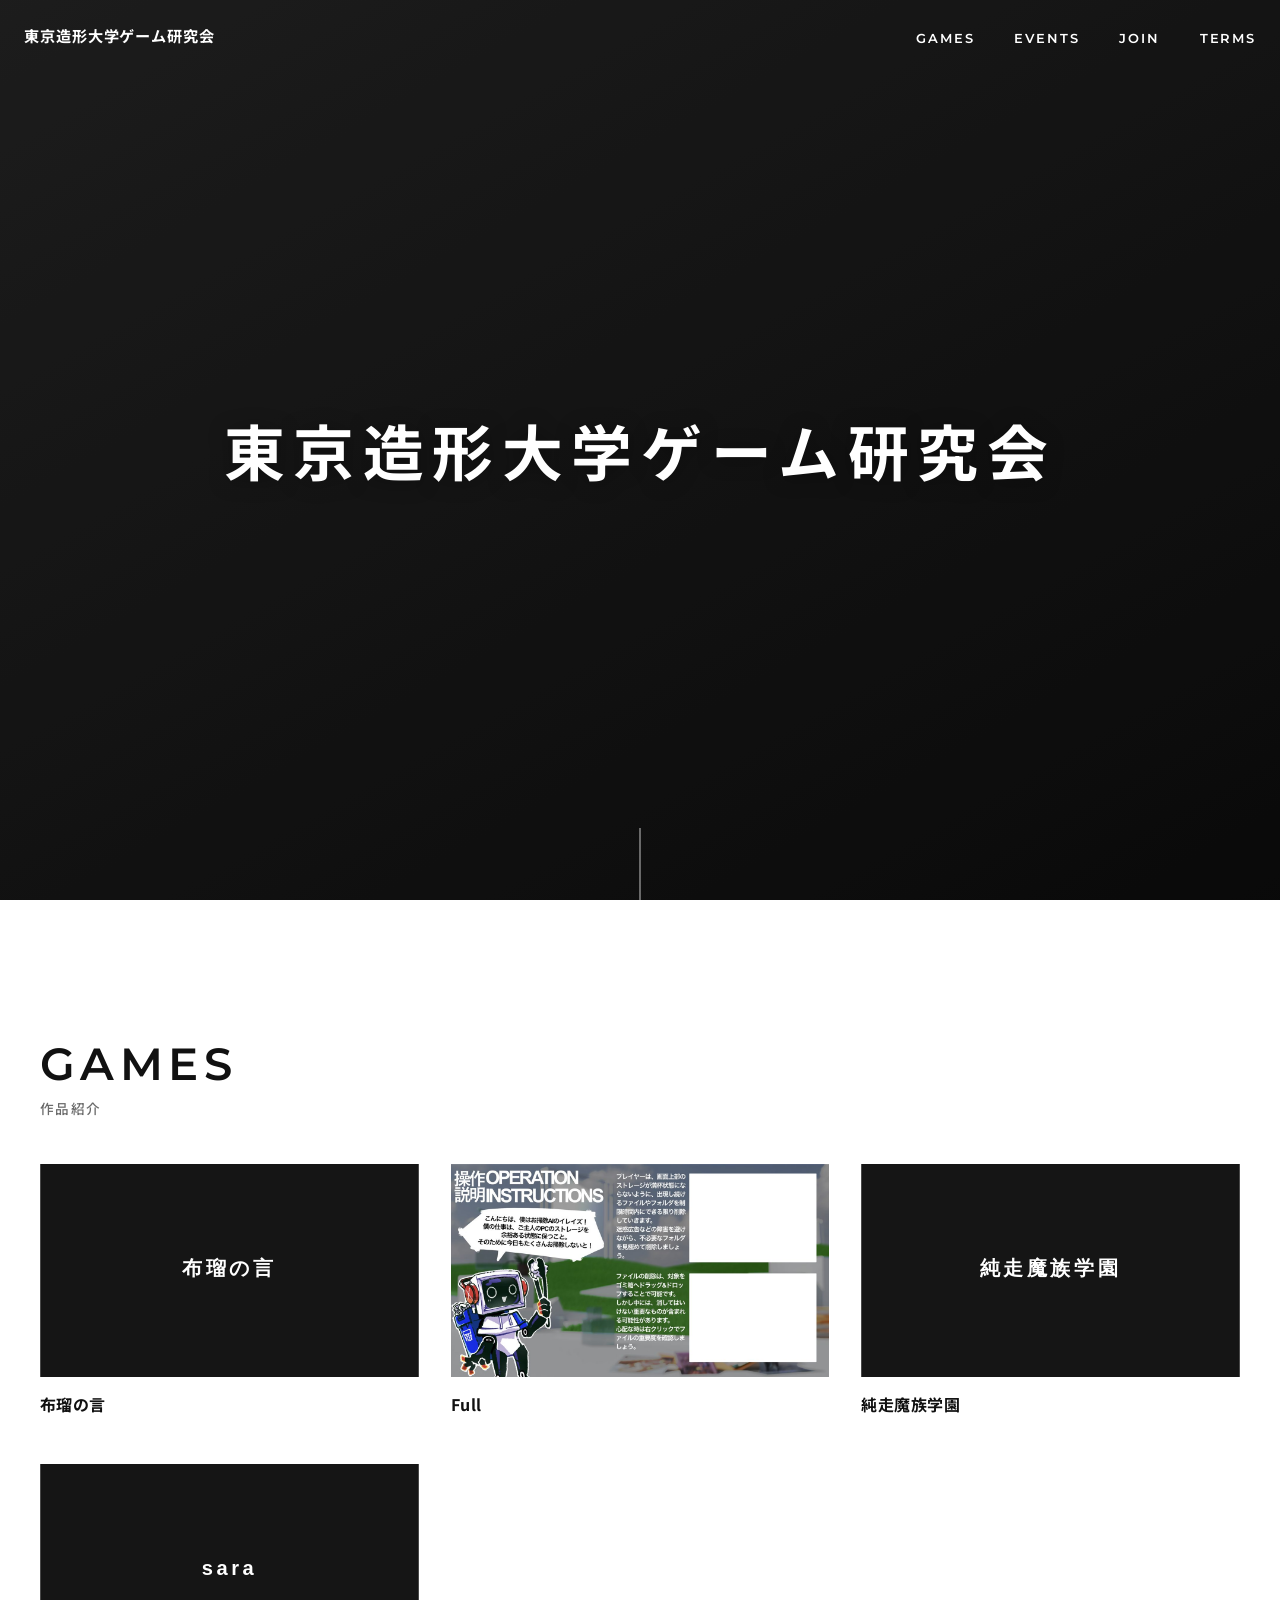
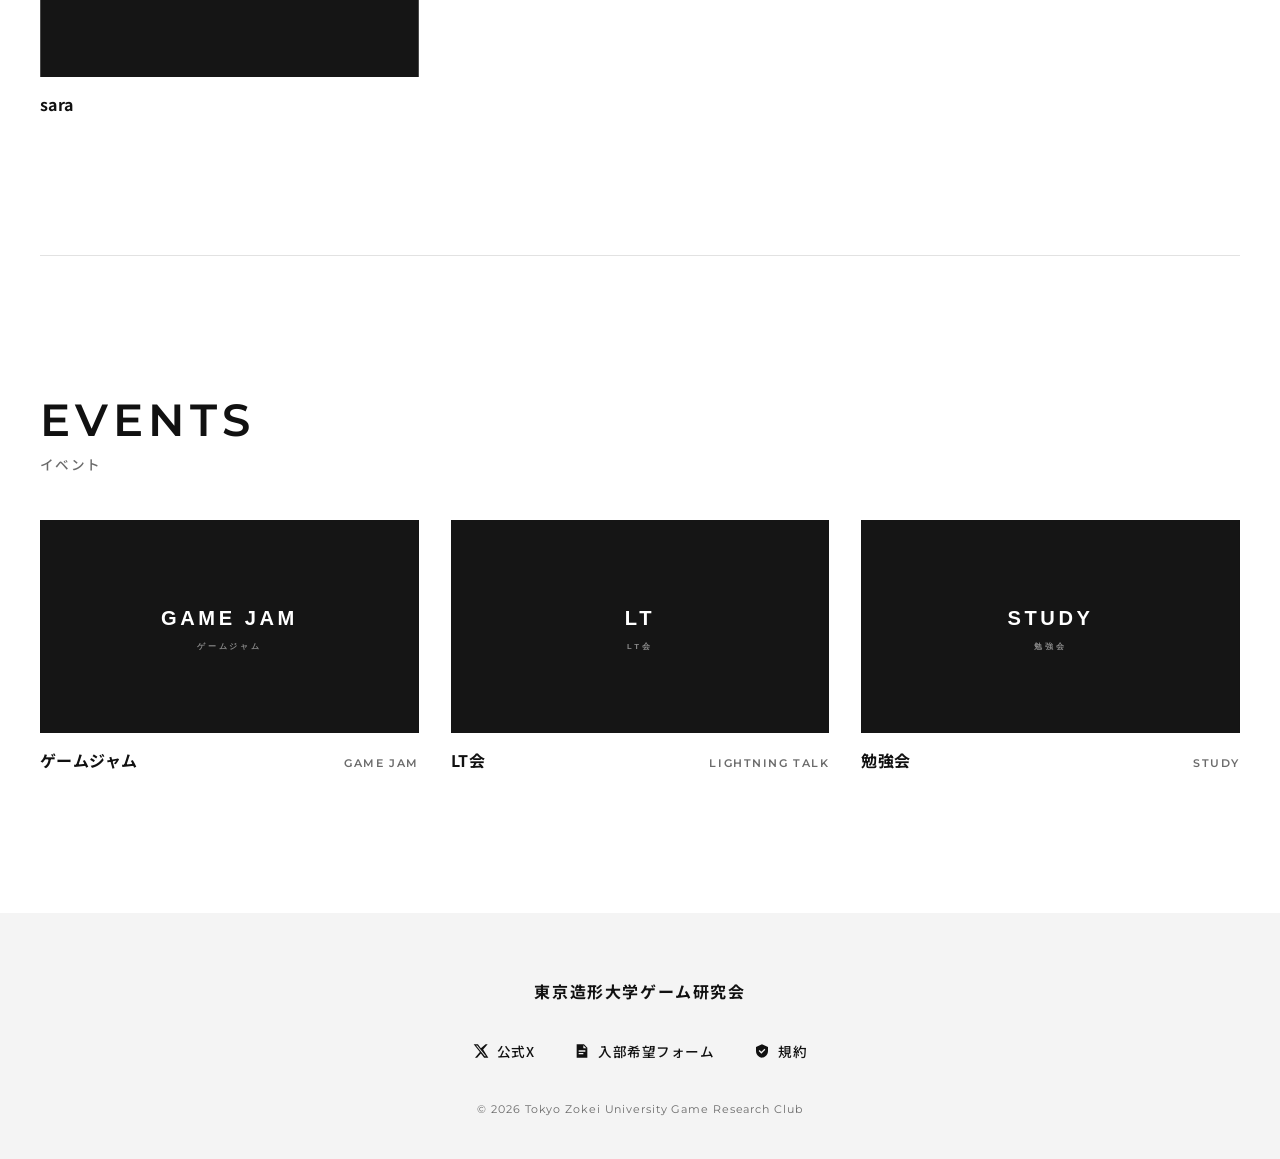
==== commit 2786afbd: "イベントエリアと作品4本を追加、規約をNotionへのリンクに変更 - イベント(ゲームジャム・LT会・勉強会)のカードと個別ページを追加 - 作品を 布瑠の言 / Full / 純走魔族学園 / s" ====
--- a/index.html
+++ b/index.html
@@ -39,8 +39,9 @@
       <nav class="site-nav" id="site-nav" aria-label="メインメニュー">
         <ul>
           <li><a href="#games">GAMES</a></li>
+          <li><a href="#events">EVENTS</a></li>
           <li><a data-link="joinFormUrl" href="#" target="_blank" rel="noopener">JOIN</a></li>
-          <li><a href="terms.html">TERMS</a></li>
+          <li><a data-link="termsUrl" href="#" target="_blank" rel="noopener">TERMS</a></li>
         </ul>
       </nav>
     </div>
@@ -69,6 +70,14 @@
         <noscript><p class="notice">作品一覧の表示には JavaScript を有効にしてください。</p></noscript>
       </div>
     </section>
+
+    <!-- ===== イベント(js/events.js から自動生成) ===== -->
+    <section class="section events" id="events">
+      <div class="container">
+        <h2 class="section__title">EVENTS<span>イベント</span></h2>
+        <ul class="event-grid" id="event-grid"></ul>
+      </div>
+    </section>
   </main>
 
   <!-- ===== フッター ===== -->
@@ -89,7 +98,7 @@
           </a>
         </li>
         <li>
-          <a href="terms.html">
+          <a data-link="termsUrl" href="#" target="_blank" rel="noopener">
             <svg viewBox="0 0 24 24" aria-hidden="true"><path d="M12 2 3 6v6c0 5 3.8 9.4 9 10 5.2-.6 9-5 9-10V6l-9-4Zm-1 14-4-4 1.4-1.4L11 13.2l4.6-4.6L17 10l-6 6Z"/></svg>
             規約
           </a>
@@ -125,6 +134,7 @@
 
   <script src="js/site-config.js"></script>
   <script src="js/games.js"></script>
+  <script src="js/events.js"></script>
   <script src="js/main.js"></script>
 </body>
 </html>
--- a/css/style.css
+++ b/css/style.css
@@ -192,6 +192,14 @@
 .game-card__body { padding-top: 16px; }
 .game-card__title { font-size: 1rem; font-weight: 700; }
 .game-card__meta { margin: 4px 0 0; font-size: .78rem; color: var(--text-muted); }
+
+.game-card__meta:empty, .game-dialog__meta:empty, .game-dialog__desc:empty, .game-dialog__credits:empty { display: none; }
+.game-card__thumb { position: relative; }
+.game-card__video {
+  position: absolute; inset: 0; width: 100%; height: 100%; object-fit: cover;
+  opacity: 0; transition: opacity .4s;
+}
+.game-card__video.is-playing { opacity: 1; }
 
 /* ホバーで出るポップアップ(PC のみ) */
 .game-card__popup { display: none; }
@@ -223,6 +231,34 @@
 .tags { list-style: none; display: flex; flex-wrap: wrap; gap: 6px; padding: 0; margin: 0 0 16px; }
 .tags li { font-size: .72rem; padding: 2px 10px; border: 1px solid var(--line); color: var(--text-muted); }
 
+/* ---------- イベント ---------- */
+.events { padding-top: 0; }
+.events .container { border-top: 1px solid var(--line); padding-top: clamp(80px, 11vw, 140px); }
+.event-grid {
+  list-style: none; margin: 0; padding: 0;
+  display: grid; grid-template-columns: repeat(3, 1fr); gap: 32px;
+}
+@media (max-width: 860px) { .event-grid { grid-template-columns: 1fr; gap: 40px; } }
+.event-card__link { display: block; text-decoration: none; }
+.event-card__thumb { aspect-ratio: 16 / 9; overflow: hidden; background: #151515; }
+.event-card__thumb img { width: 100%; height: 100%; object-fit: cover; transition: transform .6s cubic-bezier(.2, .7, .2, 1); }
+.event-card__link:hover .event-card__thumb img { transform: scale(1.04); }
+.event-card__body { padding-top: 16px; display: flex; align-items: baseline; justify-content: space-between; gap: 12px; }
+.event-card__label { order: 2; margin: 0; font-family: var(--font-en); font-weight: 600; font-size: .7rem; letter-spacing: .14em; color: var(--text-muted); }
+.event-card__title { font-size: 1rem; }
+
+/* イベント詳細ページ */
+.event-page__hero { aspect-ratio: 21 / 9; overflow: hidden; background: #151515; margin-bottom: 48px; }
+.event-page__hero img { width: 100%; height: 100%; object-fit: cover; }
+.event-page__label { margin: 0 0 8px; font-family: var(--font-en); font-weight: 600; font-size: .75rem; letter-spacing: .16em; color: var(--text-muted); }
+.event-page__lead { margin: 16px 0 0; font-size: .95rem; }
+.info-table { width: 100%; border-collapse: collapse; margin: 0 0 8px; font-size: .92rem; }
+.info-table th, .info-table td { text-align: left; padding: 16px 0; border-bottom: 1px solid var(--line); vertical-align: top; }
+.info-table th { width: 7em; font-weight: 500; color: var(--text-muted); }
+.prose .event-nav, .event-nav { list-style: none; padding: 0; margin: 64px 0 0; display: flex; flex-wrap: wrap; gap: 8px 32px; border-top: 1px solid var(--line); padding-top: 24px; }
+.event-nav a { font-size: .85rem; font-weight: 500; text-decoration: none; }
+.event-nav a[aria-current="page"] { text-decoration: underline; text-underline-offset: 4px; }
+
 /* ---------- 詳細ダイアログ(スマホ用) ---------- */
 .game-dialog {
   width: min(560px, 100% - 32px); max-height: calc(100% - 48px); padding: 0; border: 0;
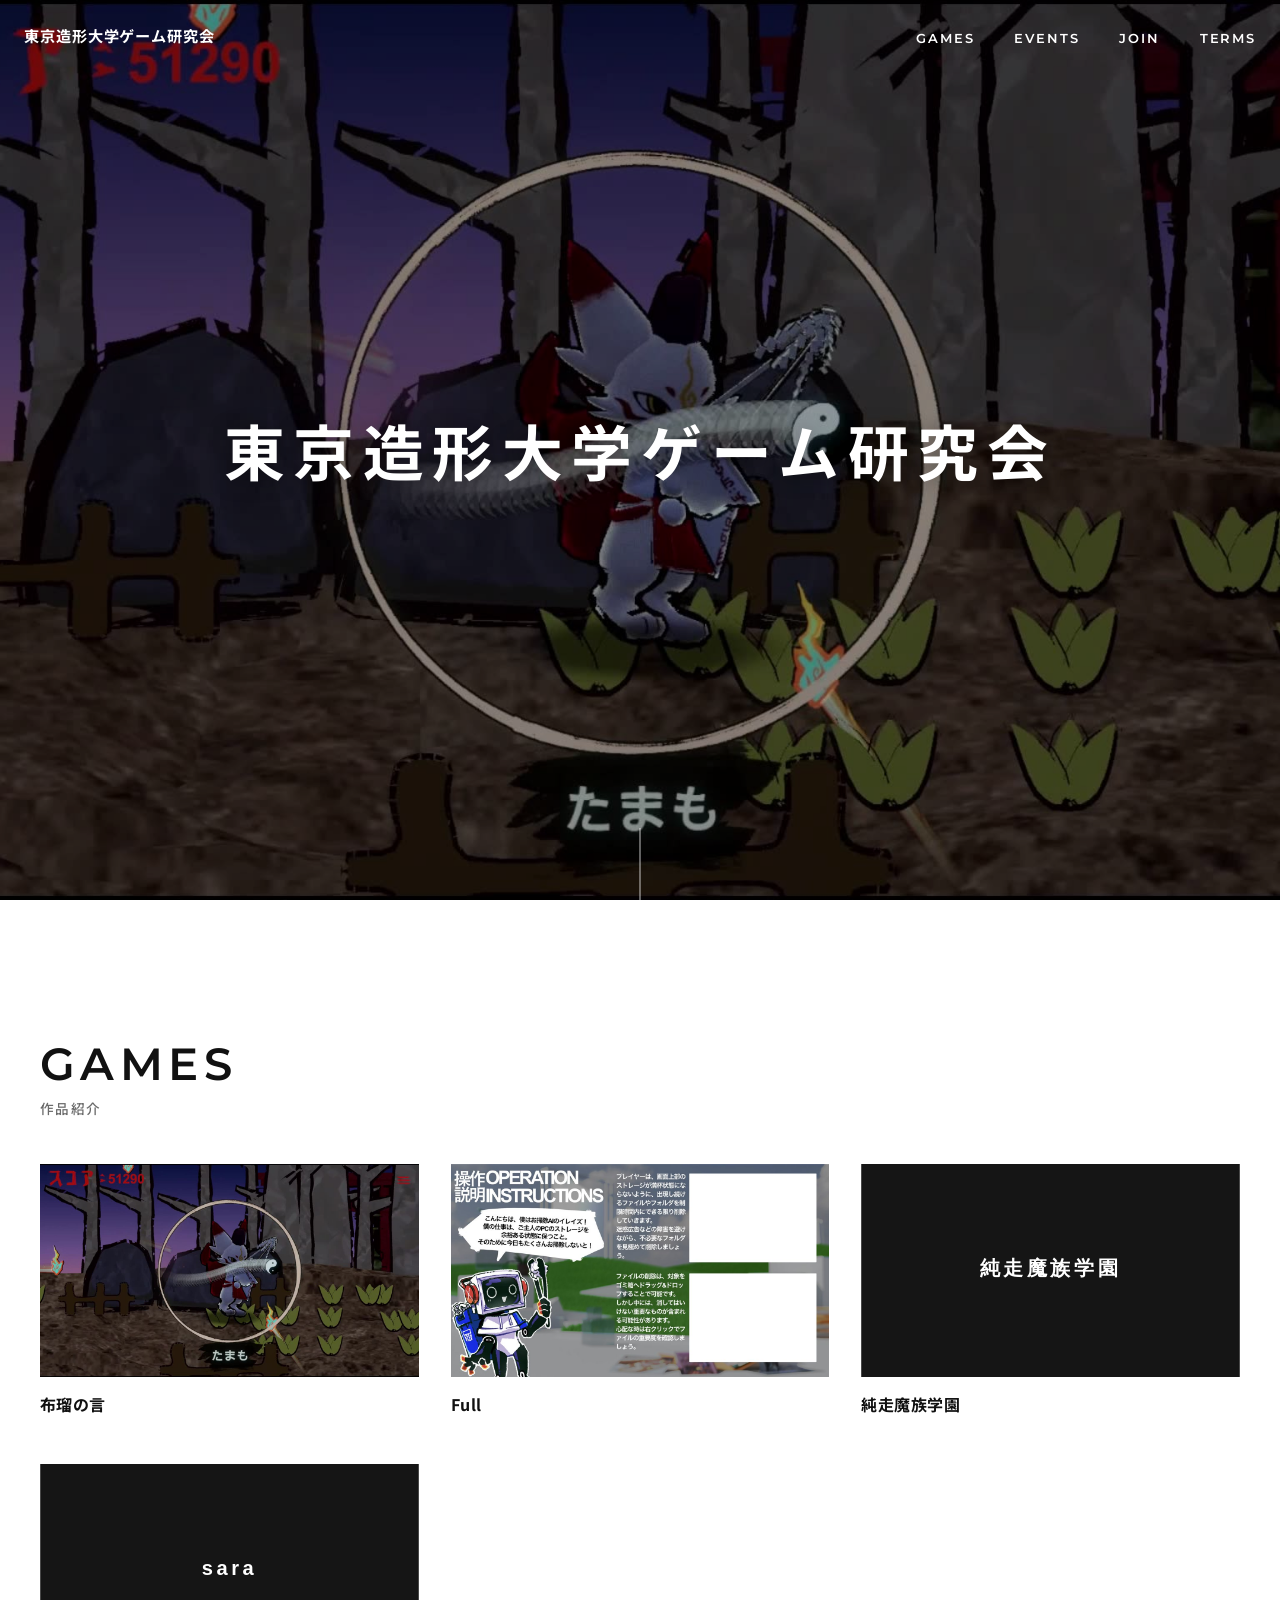
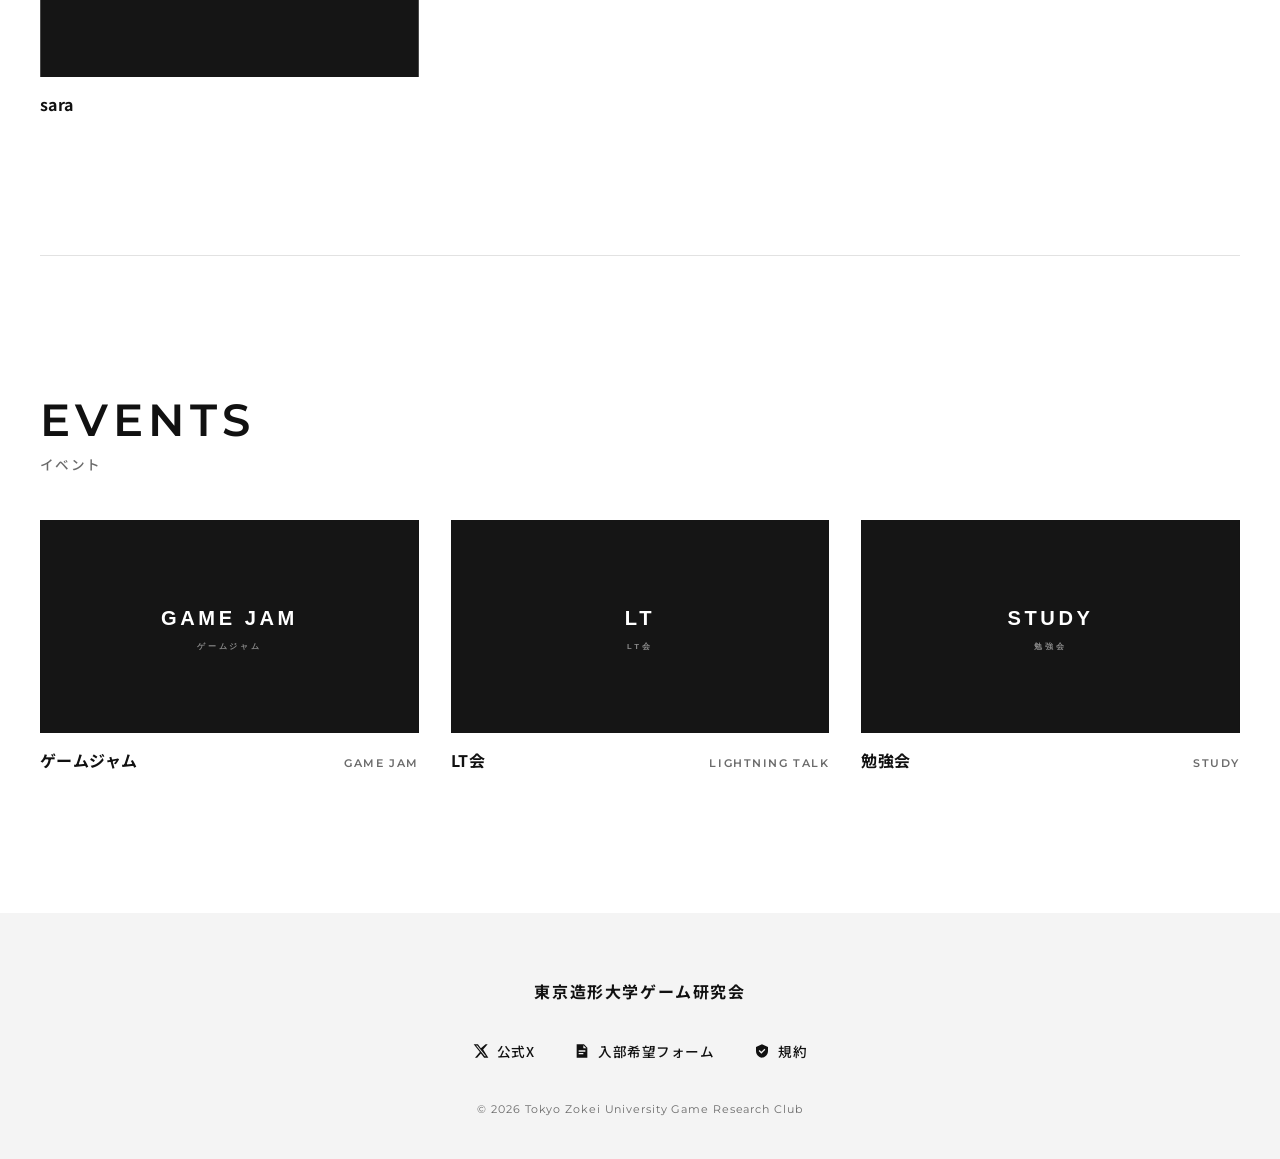
==== commit 0954770f: "布瑠の言の動画を組み込み、YouTube埋め込み再生に対応、ジャンル絞り込みを削除 - 動画を1280px・音声なしに圧縮(2.3MB)してトップ背景とカードのホバーに使用 - 動画の1コマをサムネイ" ====
--- a/index.html
+++ b/index.html
@@ -65,7 +65,6 @@
     <section class="section games" id="games">
       <div class="container">
         <h2 class="section__title">GAMES<span>作品紹介</span></h2>
-        <div class="filters" id="game-filters" role="group" aria-label="ジャンルで絞り込み"></div>
         <ul class="game-grid" id="game-grid"></ul>
         <noscript><p class="notice">作品一覧の表示には JavaScript を有効にしてください。</p></noscript>
       </div>
@@ -121,6 +120,7 @@
     <div class="game-dialog__body">
       <button class="game-dialog__close" type="button" aria-label="閉じる">×</button>
       <img class="game-dialog__img" alt="">
+      <div class="game-dialog__player" hidden></div>
       <div class="game-dialog__text">
         <p class="game-dialog__meta"></p>
         <h3 class="game-dialog__title" id="dialog-title"></h3>
--- a/css/style.css
+++ b/css/style.css
@@ -123,7 +123,7 @@
 .hero {
   position: relative; height: 100vh; height: 100svh; min-height: 520px;
   display: grid; place-items: center; text-align: center; overflow: hidden;
-  background: #111 url("../assets/img/hero-poster.svg") center / cover no-repeat;
+  background: #111 url("../assets/img/hero-poster.jpg") center / cover no-repeat;
   color: #fff;
 }
 .hero__video {
@@ -172,14 +172,6 @@
 .notice { color: var(--text-muted); }
 
 /* ---------- 作品カード ---------- */
-.filters { display: flex; flex-wrap: wrap; gap: 8px; margin-bottom: 40px; }
-.filter {
-  font: inherit; font-size: .82rem; font-weight: 500; color: var(--text);
-  background: #fff; border: 1px solid var(--line);
-  padding: 6px 18px; cursor: pointer; transition: border-color .2s, background .2s, color .2s;
-}
-.filter:hover { border-color: var(--text); }
-.filter[aria-pressed="true"] { background: var(--text); color: #fff; border-color: var(--text); }
 
 .game-grid {
   list-style: none; margin: 0; padding: 0;
@@ -269,13 +261,17 @@
 @keyframes dialog-in { from { opacity: 0; transform: translateY(16px); } }
 .game-dialog__body { position: relative; }
 .game-dialog__img { width: 100%; aspect-ratio: 16 / 9; object-fit: cover; }
+.game-dialog__player { aspect-ratio: 16 / 9; background: #000; }
+.game-dialog__player iframe { width: 100%; height: 100%; border: 0; display: block; }
+.game-dialog:has(.game-dialog__player:not([hidden])) { width: min(960px, 100% - 32px); }
+.game-dialog__close { z-index: 2; }
 .game-dialog__text { padding: 24px 24px 28px; display: flex; flex-direction: column; }
 .game-dialog__meta { order: 1; margin: 2px 0 16px; font-size: .78rem; color: var(--text-muted); }
 .game-dialog__title { order: 0; font-size: 1.2rem; }
 .game-dialog__desc { order: 2; margin: 0 0 16px; font-size: .92rem; }
 .game-dialog__tags { order: 3; }
 .game-dialog__credits { order: 4; margin: 0 0 24px; font-size: .78rem; color: var(--text-muted); }
-.game-dialog__link { order: 5; }
+.game-dialog__link { order: 5; align-self: flex-start; }
 .game-dialog__close {
   position: absolute; top: 0; right: 0; width: 48px; height: 48px; border: 0;
   background: var(--text); color: #fff; font-size: 1.4rem; line-height: 1; cursor: pointer;
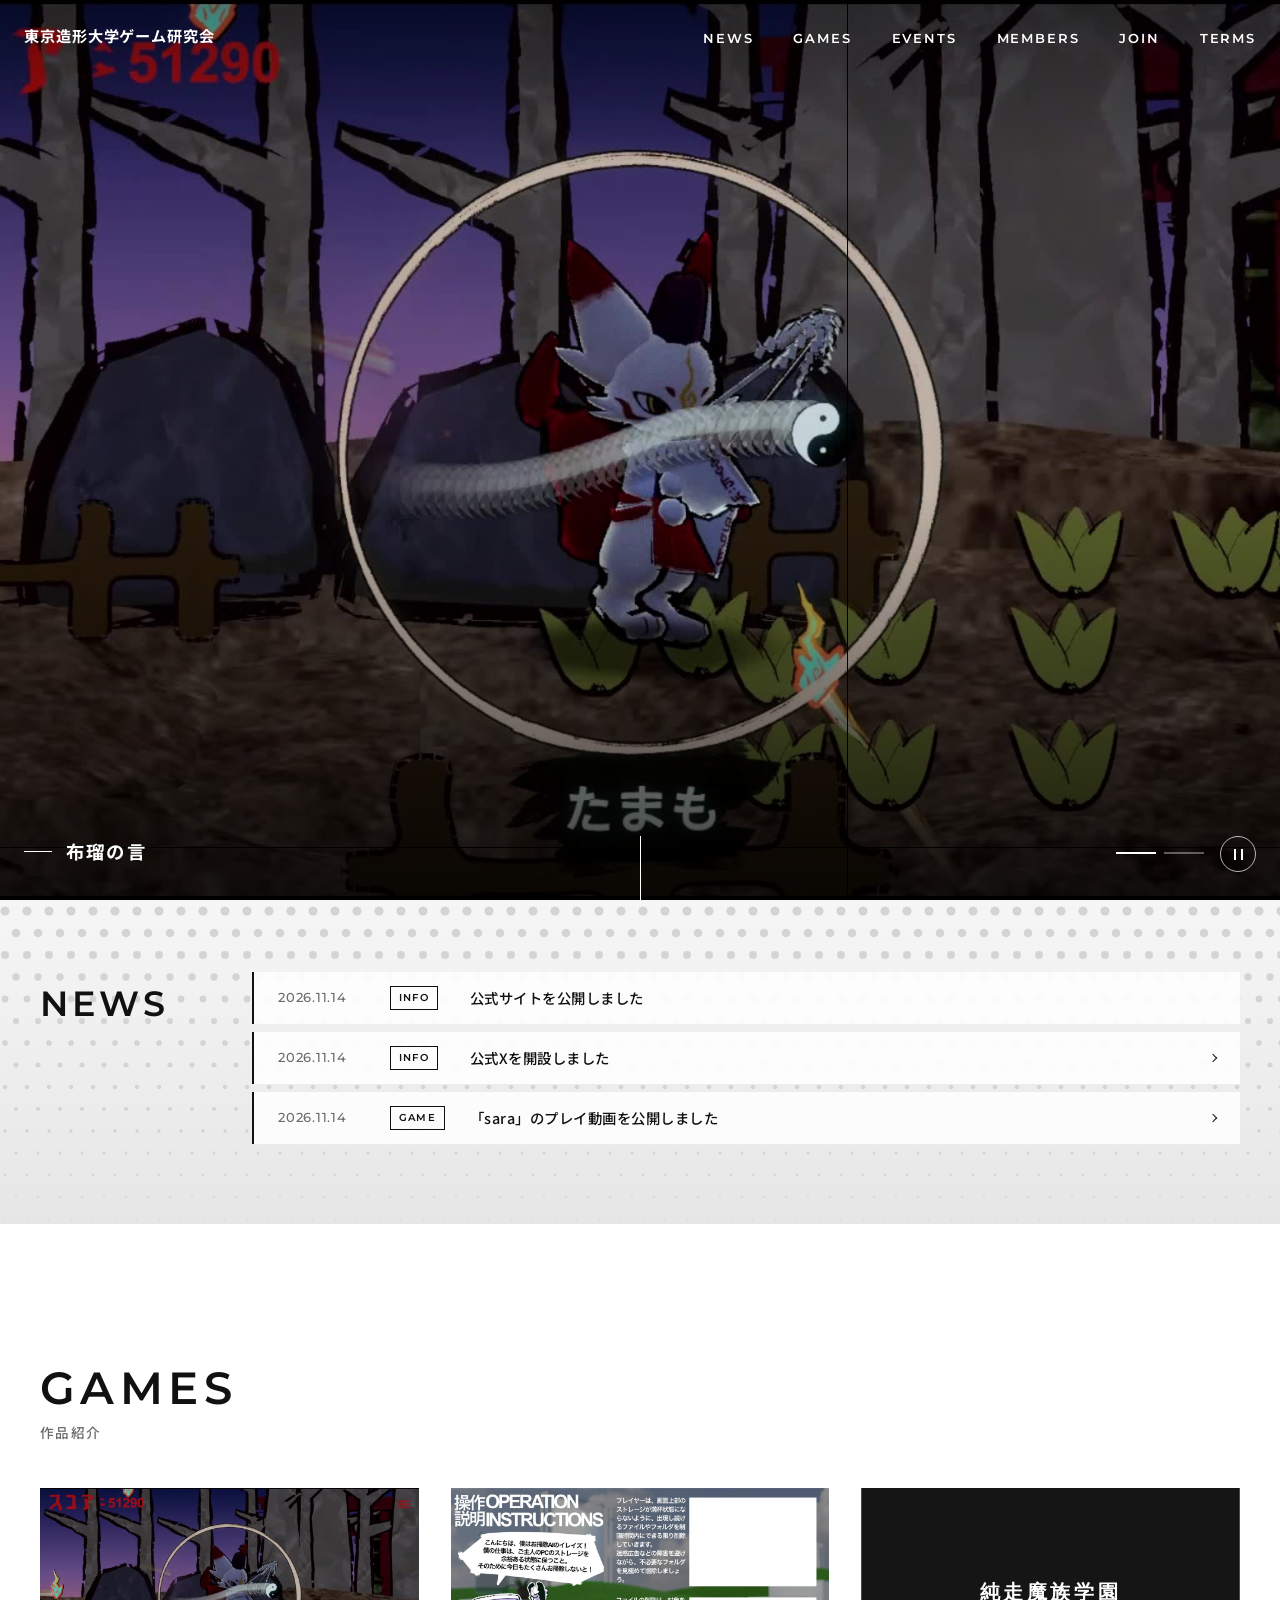
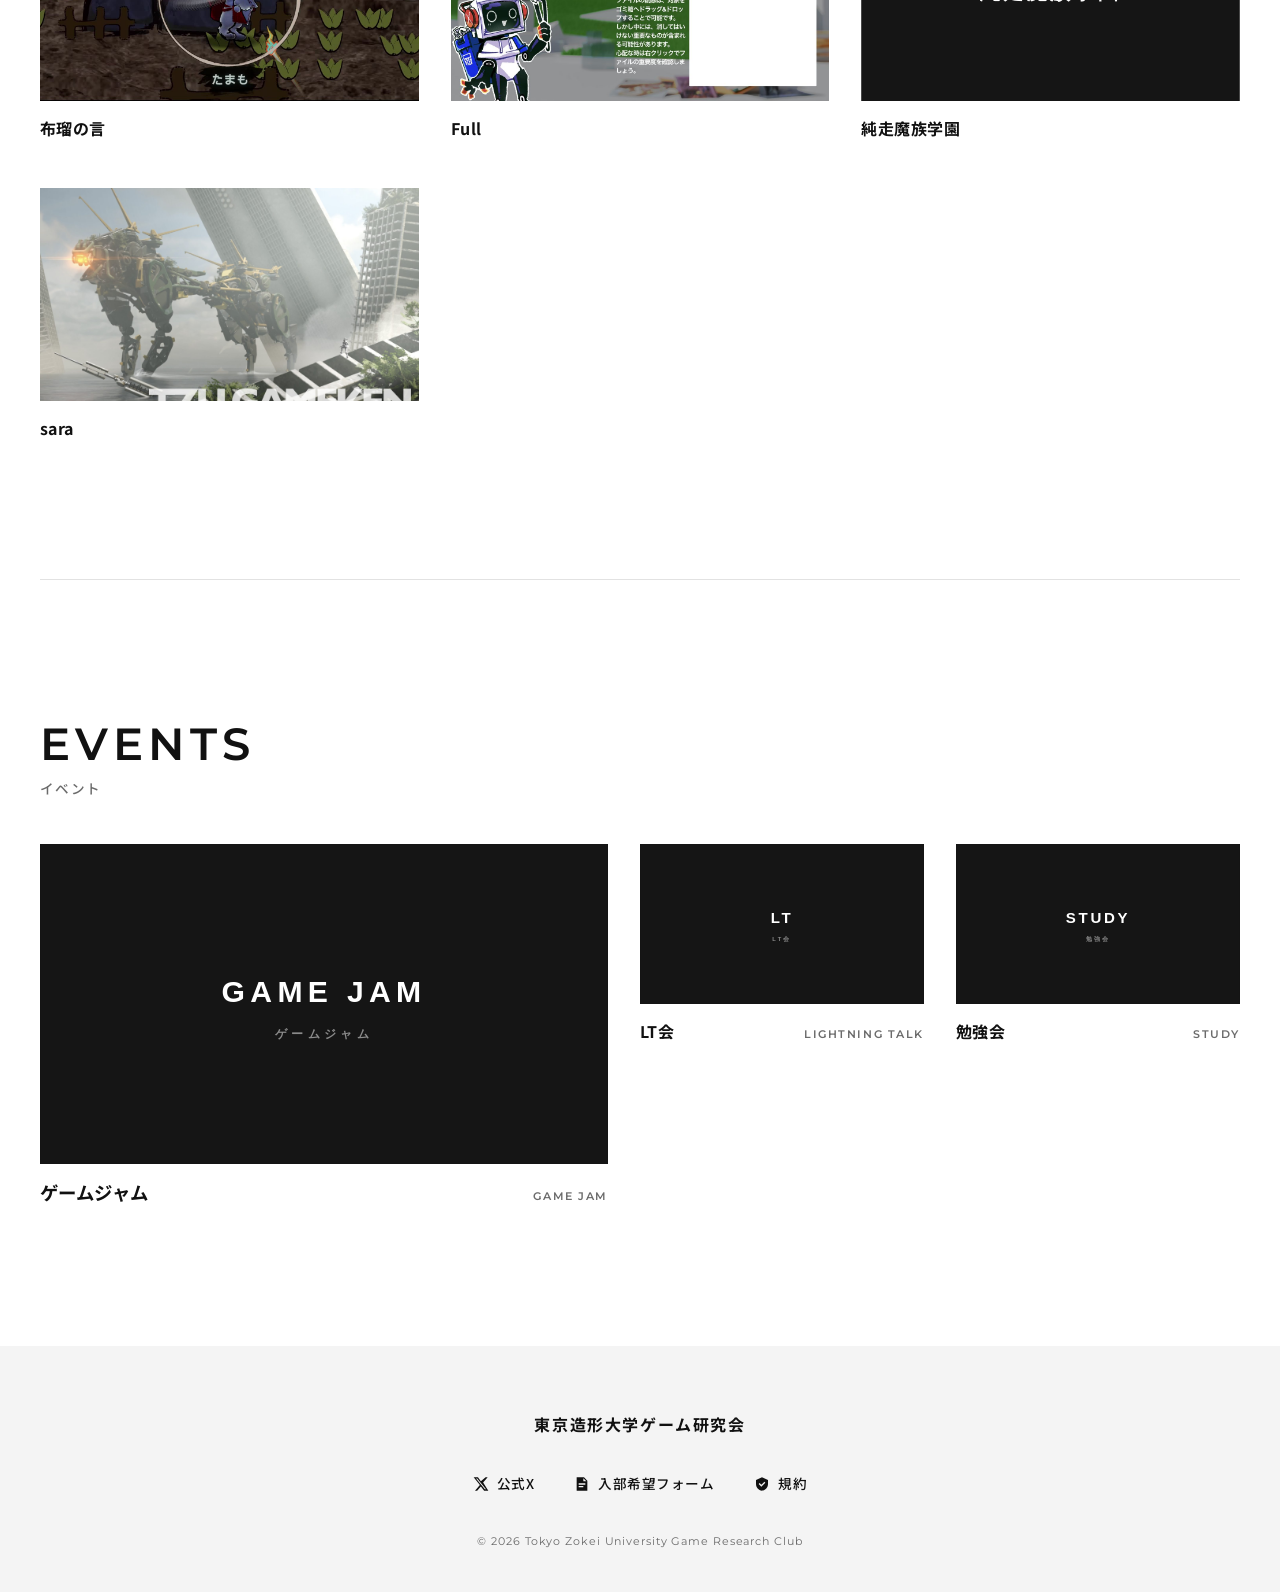
==== commit 04f5ea49: "オープニング演出・背景スライド・News・部員紹介を追加、イベント配置を変更 - 開いた直後は黒画面、0.3秒後からサークル名がフェードイン - トップ背景を5秒ごとに切り替え(布瑠の言の動画 / s" ====
--- a/index.html
+++ b/index.html
@@ -26,6 +26,19 @@
 <body>
   <a class="skip-link" href="#main">本文へスキップ</a>
 
+  <!-- 開いた直後のオープニング(黒画面 → サークル名がフェードイン) -->
+  <div class="intro" id="intro" aria-hidden="true">
+    <p class="intro__title">東京造形大学ゲーム研究会</p>
+  </div>
+  <script>
+    // 動きを減らす設定の人にはオープニングを出さない
+    if (window.matchMedia && window.matchMedia("(prefers-reduced-motion: reduce)").matches) {
+      document.getElementById("intro").remove();
+    } else {
+      document.documentElement.classList.add("is-intro");
+    }
+  </script>
+
   <!-- ===== ヘッダー ===== -->
   <header class="site-header" id="top">
     <div class="site-header__inner">
@@ -38,8 +51,10 @@
       </button>
       <nav class="site-nav" id="site-nav" aria-label="メインメニュー">
         <ul>
+          <li><a href="#news">NEWS</a></li>
           <li><a href="#games">GAMES</a></li>
           <li><a href="#events">EVENTS</a></li>
+          <li><a href="members.html">MEMBERS</a></li>
           <li><a data-link="joinFormUrl" href="#" target="_blank" rel="noopener">JOIN</a></li>
           <li><a data-link="termsUrl" href="#" target="_blank" rel="noopener">TERMS</a></li>
         </ul>
@@ -48,17 +63,27 @@
   </header>
 
   <main id="main">
-    <!-- ===== ヒーロー(背景ムービー) ===== -->
+    <!-- ===== ヒーロー(5秒ごとに切り替わる背景。中身は js/site-config.js の heroSlides) ===== -->
     <section class="hero" aria-label="トップ">
-      <video class="hero__video" id="hero-video" muted loop playsinline preload="metadata" aria-hidden="true"></video>
-      <div class="hero__overlay"></div>
-      <div class="hero__content">
-        <h1 class="hero__title">東京造形大学<br class="sp-only">ゲーム研究会</h1>
+      <h1 class="visually-hidden">東京造形大学ゲーム研究会</h1>
+      <div class="hero__slides" id="hero-slides"></div>
+      <div class="hero__shade"></div>
+      <p class="hero__caption" id="hero-caption" aria-live="polite"></p>
+      <div class="hero__controls">
+        <ol class="hero__dots" id="hero-dots"></ol>
+        <button class="hero__toggle" id="hero-toggle" type="button" aria-label="スライドを一時停止">
+          <span class="icon-pause" aria-hidden="true"></span>
+        </button>
       </div>
-      <button class="hero__toggle" id="hero-toggle" type="button" aria-label="背景ムービーを一時停止" hidden>
-        <span class="icon-pause" aria-hidden="true"></span>
-      </button>
-      <a class="hero__scroll" href="#games" aria-label="下へスクロール"><span></span></a>
+      <a class="hero__scroll" href="#news" aria-label="下へスクロール"><span></span></a>
+    </section>
+
+    <!-- ===== News(js/news.js から自動生成・上から3件) ===== -->
+    <section class="news" id="news">
+      <div class="container news__inner">
+        <h2 class="news__title">NEWS</h2>
+        <ul class="news-list" id="news-list"></ul>
+      </div>
     </section>
 
     <!-- ===== 作品一覧(js/games.js から自動生成) ===== -->
@@ -126,6 +151,7 @@
         <h3 class="game-dialog__title" id="dialog-title"></h3>
         <p class="game-dialog__desc"></p>
         <ul class="tags game-dialog__tags"></ul>
+        <div class="game-dialog__gallery" hidden></div>
         <p class="game-dialog__credits"></p>
         <a class="btn btn--primary game-dialog__link" href="#">公式サイトへ</a>
       </div>
@@ -135,6 +161,7 @@
   <script src="js/site-config.js"></script>
   <script src="js/games.js"></script>
   <script src="js/events.js"></script>
+  <script src="js/news.js"></script>
   <script src="js/main.js"></script>
 </body>
 </html>
--- a/css/style.css
+++ b/css/style.css
@@ -64,7 +64,6 @@
 .site-header {
   position: fixed; inset: 0 0 auto; z-index: 100; height: var(--header-h);
   color: #fff;
-  transition: background .3s, color .3s, box-shadow .3s;
 }
 .site-header.is-scrolled, body.nav-open .site-header {
   background: rgb(255 255 255 / .96);
@@ -119,28 +118,82 @@
   .site-nav a::after { display: none; }
 }
 
+/* ---------- オープニング ---------- */
+.intro {
+  position: fixed; inset: 0; z-index: 500; background: #000;
+  display: grid; place-items: center; padding: 0 24px;
+  transition: opacity .9s ease, visibility .9s;
+}
+.intro__title {
+  margin: 0; color: #fff; font-weight: 700; text-align: center;
+  font-size: clamp(1.4rem, 4.4vw, 3.2rem); letter-spacing: .16em;
+  opacity: 0; animation: intro-in 1.2s ease .3s forwards;
+}
+@keyframes intro-in { from { opacity: 0; transform: translateY(6px); } to { opacity: 1; transform: none; } }
+.intro.is-done { opacity: 0; visibility: hidden; }
+.is-intro body { overflow: hidden; }
+.is-intro .site-header { opacity: 0; }
+.site-header { transition: background .3s, color .3s, box-shadow .3s, opacity .8s ease .2s; }
+
+.visually-hidden {
+  position: absolute !important; width: 1px; height: 1px; overflow: hidden;
+  clip: rect(0 0 0 0); white-space: nowrap;
+}
+
 /* ---------- ヒーロー ---------- */
 .hero {
   position: relative; height: 100vh; height: 100svh; min-height: 520px;
-  display: grid; place-items: center; text-align: center; overflow: hidden;
-  background: #111 url("../assets/img/hero-poster.jpg") center / cover no-repeat;
-  color: #fff;
-}
-.hero__video {
+  overflow: hidden; background: #000; color: #fff;
+}
+.hero__slides { position: absolute; inset: 0; }
+.hero__slide {
+  position: absolute; inset: 0; opacity: 0; transition: opacity 1.2s ease;
+}
+.hero__slide.is-active { opacity: 1; }
+.hero__slide img, .hero__slide video {
   position: absolute; inset: 0; width: 100%; height: 100%; object-fit: cover;
-  opacity: 0; transition: opacity 1.2s;
-}
-.hero__video.is-ready { opacity: 1; }
-.hero__overlay { position: absolute; inset: 0; background: rgb(0 0 0 / .3); }
-.hero__content { position: relative; z-index: 1; padding: 0 16px; }
-.hero__title {
-  font-weight: 700; letter-spacing: .14em;
-  font-size: clamp(1.9rem, 5vw, 3.8rem);
-  text-shadow: 0 2px 20px rgb(0 0 0 / .35);
-}
+}
+.hero__slide video { opacity: 0; transition: opacity .6s; }
+.hero__slide video.is-ready { opacity: 1; }
+.hero__slide.is-active img { animation: hero-zoom 6s linear forwards; }
+@keyframes hero-zoom { from { transform: scale(1.06); } to { transform: scale(1); } }
+
+/* 映像の主張を抑える:下部に黒のグラデーション、上部はヘッダー用に少しだけ */
+.hero__shade {
+  position: absolute; inset: 0; pointer-events: none;
+  background:
+    linear-gradient(to top, rgb(0 0 0 / .72) 0%, rgb(0 0 0 / .35) 22%, rgb(0 0 0 / 0) 45%),
+    linear-gradient(to bottom, rgb(0 0 0 / .35) 0%, rgb(0 0 0 / 0) 18%);
+}
+
+.hero__caption {
+  position: absolute; left: max(24px, calc((100% - 1320px) / 2)); bottom: 32px; z-index: 2; margin: 0;
+  display: flex; align-items: center; gap: 14px;
+  font-weight: 700; font-size: clamp(.95rem, 1.6vw, 1.15rem); letter-spacing: .12em;
+}
+.hero__caption::before { content: ""; width: 28px; height: 1px; background: currentColor; }
+.hero__caption.is-in { animation: caption-in .8s ease both; }
+@keyframes caption-in { from { opacity: 0; transform: translateX(-8px); } to { opacity: 1; transform: none; } }
+
+.hero__controls {
+  position: absolute; right: max(24px, calc((100% - 1320px) / 2)); bottom: 28px; z-index: 2;
+  display: flex; align-items: center; gap: 16px;
+}
+.hero__dots { list-style: none; margin: 0; padding: 0; display: flex; gap: 8px; }
+.hero__dot {
+  position: relative; width: 40px; height: 16px; padding: 0; border: 0; background: none; cursor: pointer;
+}
+.hero__dot::before, .hero__dot::after {
+  content: ""; position: absolute; left: 0; top: 50%; height: 2px; margin-top: -1px;
+}
+.hero__dot::before { right: 0; background: rgb(255 255 255 / .35); }
+.hero__dot::after { width: 0; background: #fff; }
+.hero__dot.is-active::after { animation: dot-progress var(--duration, 5s) linear forwards; }
+.hero.is-paused .hero__dot.is-active::after { animation: none; width: 100%; }
+@keyframes dot-progress { to { width: 100%; } }
 
 .hero__toggle {
-  position: absolute; right: 24px; bottom: 28px; z-index: 2; width: 40px; height: 40px; border-radius: 50%;
+  width: 36px; height: 36px; border-radius: 50%;
   border: 1px solid rgb(255 255 255 / .7); background: transparent; cursor: pointer;
   display: grid; place-items: center;
 }
@@ -151,13 +204,64 @@
 }
 .hero__scroll {
   position: absolute; left: 50%; bottom: 0; transform: translateX(-50%); z-index: 2;
-  width: 1px; height: 72px; background: rgb(255 255 255 / .35); overflow: hidden;
+  width: 1px; height: 64px; background: rgb(255 255 255 / .3); overflow: hidden;
 }
 .hero__scroll span {
   position: absolute; left: 0; top: 0; width: 1px; height: 100%; background: #fff;
   animation: scroll-line 2s cubic-bezier(.6, 0, .3, 1) infinite;
 }
 @keyframes scroll-line { 0% { transform: translateY(-100%); } 100% { transform: translateY(100%); } }
+@media (max-width: 600px) {
+  .hero__caption { left: 16px; bottom: 84px; }
+  .hero__controls { right: 16px; bottom: 80px; }
+  .hero__dot { width: 28px; }
+}
+
+/* ---------- News ---------- */
+.news {
+  position: relative; padding: 72px 0 80px;
+  background-color: #f2f2f2;
+  /* 下に行くほど小さくなる水玉 + 薄グレーのグラデーション */
+  background-image: url("../assets/img/news-dots.svg"), linear-gradient(180deg, #f6f6f6 0%, #e6e6e6 100%);
+  background-size: 1600px 420px, 100% 100%;
+  background-position: center top, 0 0;
+  background-repeat: repeat-x, no-repeat;
+}
+.news__inner { display: grid; grid-template-columns: 180px 1fr; gap: 32px; align-items: start; }
+.news__title {
+  font-family: var(--font-en); font-weight: 600; letter-spacing: .12em;
+  font-size: clamp(1.6rem, 3vw, 2.2rem); line-height: 1; padding-top: 14px;
+}
+.news-list { list-style: none; margin: 0; padding: 0; display: grid; gap: 8px; }
+.news-item__inner {
+  display: grid; grid-template-columns: 96px 64px 1fr; align-items: center; gap: 16px;
+  min-height: 52px; padding: 0 24px; text-decoration: none;
+  background: rgb(255 255 255 / .85); backdrop-filter: blur(2px);
+  border-left: 2px solid var(--text);
+  transition: background .2s, transform .2s;
+}
+a.news-item__inner::after {
+  content: ""; justify-self: end; grid-column: 4; width: 6px; height: 6px;
+  border-top: 1.5px solid currentColor; border-right: 1.5px solid currentColor; transform: rotate(45deg);
+}
+a.news-item__inner { grid-template-columns: 96px 64px 1fr 12px; }
+a.news-item__inner:hover { background: #fff; transform: translateX(4px); }
+.news-item__date { font-family: var(--font-en); font-weight: 500; font-size: .8rem; letter-spacing: .06em; color: var(--text-muted); }
+.news-item__cat {
+  justify-self: start; font-family: var(--font-en); font-weight: 600; font-size: .62rem; letter-spacing: .12em;
+  padding: 2px 8px; border: 1px solid var(--text);
+}
+.news-item__title { font-size: .9rem; font-weight: 500; overflow: hidden; text-overflow: ellipsis; white-space: nowrap; }
+@media (max-width: 700px) {
+  .news { padding: 56px 0 64px; }
+  .news__inner { grid-template-columns: 1fr; gap: 20px; }
+  .news__title { padding-top: 0; }
+  .news-item__inner, a.news-item__inner {
+    grid-template-columns: auto 1fr 12px; grid-template-rows: auto auto; gap: 4px 12px; padding: 12px 16px;
+  }
+  .news-item__title { grid-column: 1 / 3; white-space: normal; }
+  a.news-item__inner::after { grid-column: 3; grid-row: 1 / 3; }
+}
 
 /* ---------- セクション共通 ---------- */
 .section { padding: clamp(80px, 11vw, 140px) 0; }
@@ -228,9 +332,14 @@
 .events .container { border-top: 1px solid var(--line); padding-top: clamp(80px, 11vw, 140px); }
 .event-grid {
   list-style: none; margin: 0; padding: 0;
-  display: grid; grid-template-columns: repeat(3, 1fr); gap: 32px;
-}
-@media (max-width: 860px) { .event-grid { grid-template-columns: 1fr; gap: 40px; } }
+  display: grid; grid-template-columns: 2fr 1fr 1fr; gap: 32px; align-items: start;
+}
+/* ゲームジャムは大きく、LT会・勉強会はその半分のサイズで横並び */
+.event-card:first-child .event-card__title { font-size: 1.15rem; }
+@media (max-width: 860px) {
+  .event-grid { grid-template-columns: 1fr 1fr; gap: 32px 16px; }
+  .event-card:first-child { grid-column: 1 / -1; }
+}
 .event-card__link { display: block; text-decoration: none; }
 .event-card__thumb { aspect-ratio: 16 / 9; overflow: hidden; background: #151515; }
 .event-card__thumb img { width: 100%; height: 100%; object-fit: cover; transition: transform .6s cubic-bezier(.2, .7, .2, 1); }
@@ -271,11 +380,30 @@
 .game-dialog__desc { order: 2; margin: 0 0 16px; font-size: .92rem; }
 .game-dialog__tags { order: 3; }
 .game-dialog__credits { order: 4; margin: 0 0 24px; font-size: .78rem; color: var(--text-muted); }
-.game-dialog__link { order: 5; align-self: flex-start; }
+.game-dialog__link { order: 6; align-self: flex-start; }
+.game-dialog__gallery { order: 5; display: grid; grid-template-columns: repeat(auto-fill, minmax(140px, 1fr)); gap: 8px; margin: 0 0 24px; }
+.game-dialog__gallery img { width: 100%; aspect-ratio: 3 / 4; object-fit: cover; object-position: top; background: var(--bg-sub); }
 .game-dialog__close {
   position: absolute; top: 0; right: 0; width: 48px; height: 48px; border: 0;
   background: var(--text); color: #fff; font-size: 1.4rem; line-height: 1; cursor: pointer;
 }
+
+/* ---------- 部員紹介 ---------- */
+.member-grid {
+  list-style: none; margin: 0; padding: 0;
+  display: grid; grid-template-columns: repeat(auto-fill, minmax(200px, 1fr)); gap: 40px 24px;
+}
+.member__photo {
+  aspect-ratio: 1; background: var(--bg-sub); display: grid; place-items: center; overflow: hidden;
+  font-family: var(--font-en); font-weight: 600; font-size: 2.4rem; letter-spacing: .06em; color: #bdbdbd;
+}
+.member__photo img { width: 100%; height: 100%; object-fit: cover; }
+.member__role { margin: 16px 0 2px; font-size: .72rem; font-weight: 500; color: var(--text-muted); letter-spacing: .08em; min-height: 1.3em; }
+.member__name { font-size: 1.05rem; }
+.member__part { margin: 4px 0 0; font-size: .82rem; color: var(--text-muted); }
+.member__works { list-style: none; margin: 12px 0 0; padding: 0; display: flex; flex-wrap: wrap; gap: 6px; }
+.member__works li { font-size: .7rem; padding: 1px 8px; border: 1px solid var(--line); }
+.member__x { display: inline-block; margin-top: 12px; font-family: var(--font-en); font-size: .72rem; font-weight: 600; letter-spacing: .1em; }
 
 /* ---------- フッター ---------- */
 .site-footer { background: var(--bg-sub); padding: 64px 0 40px; }
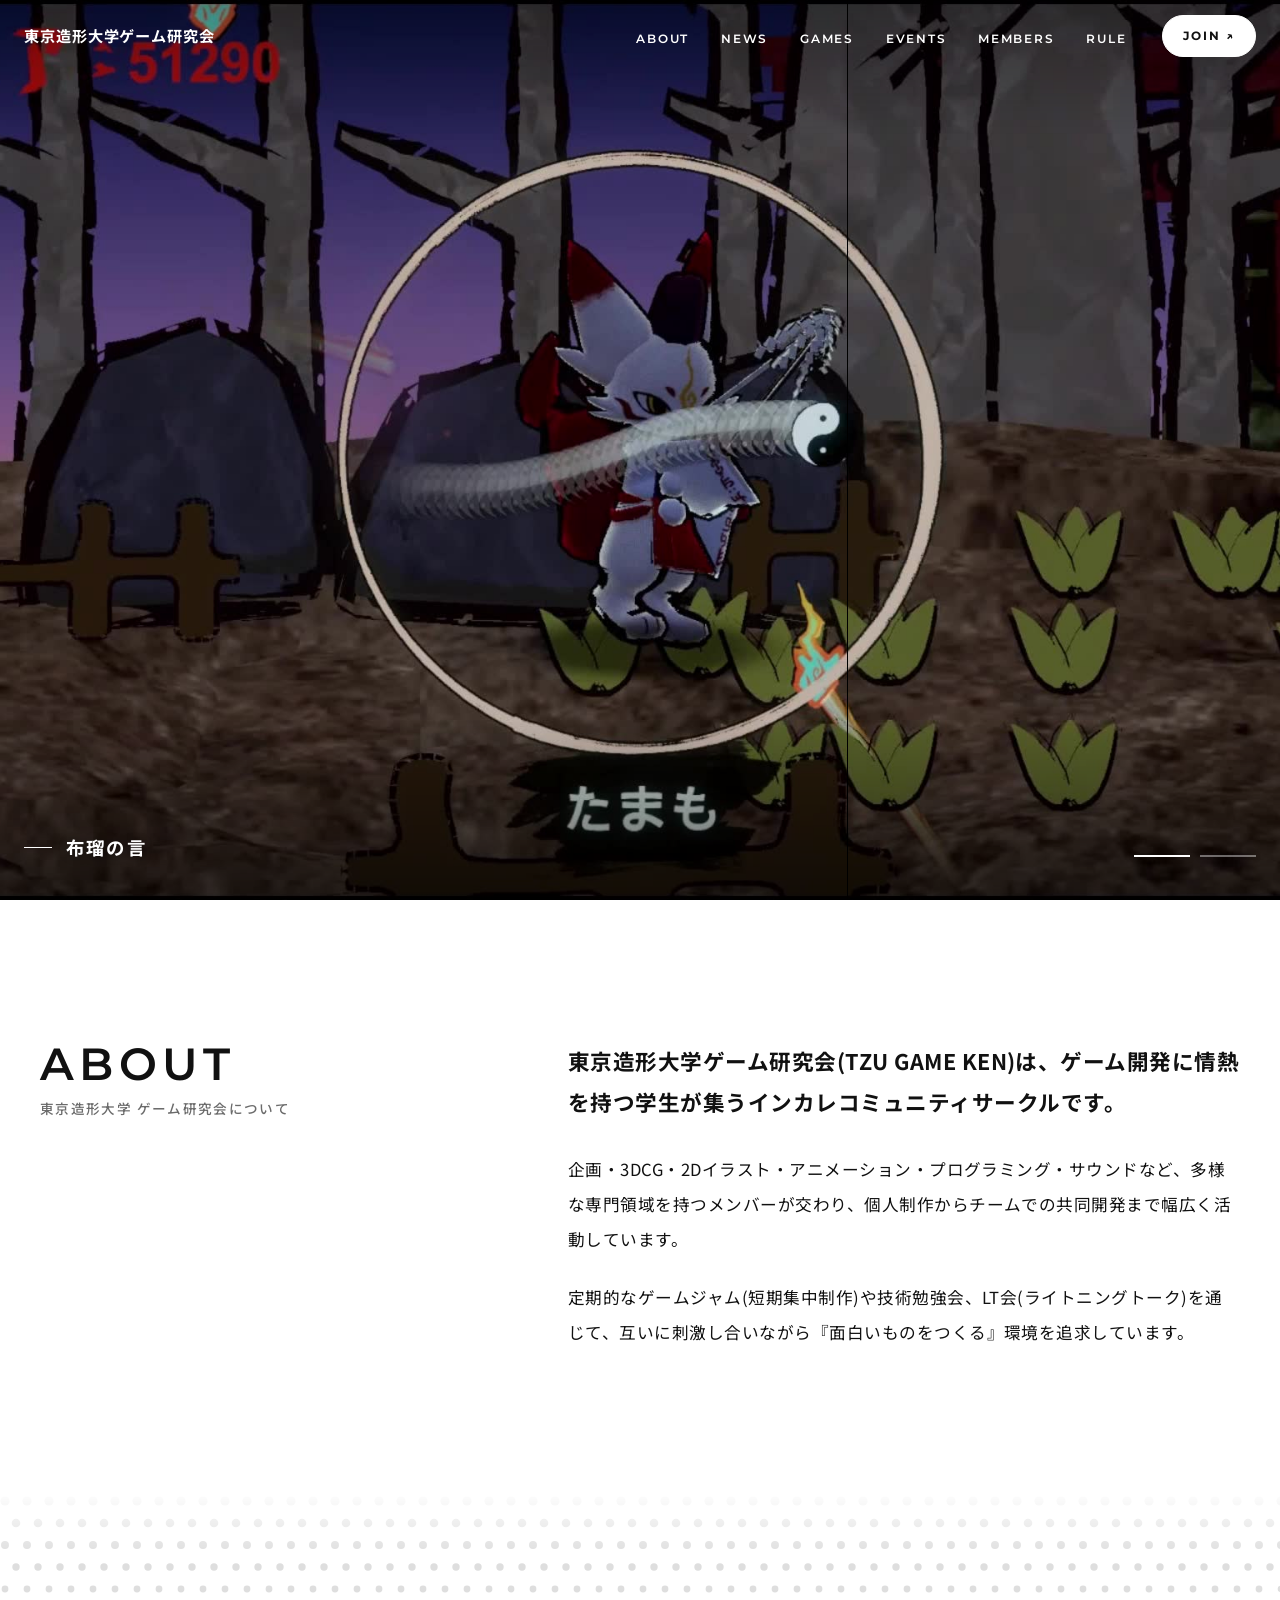
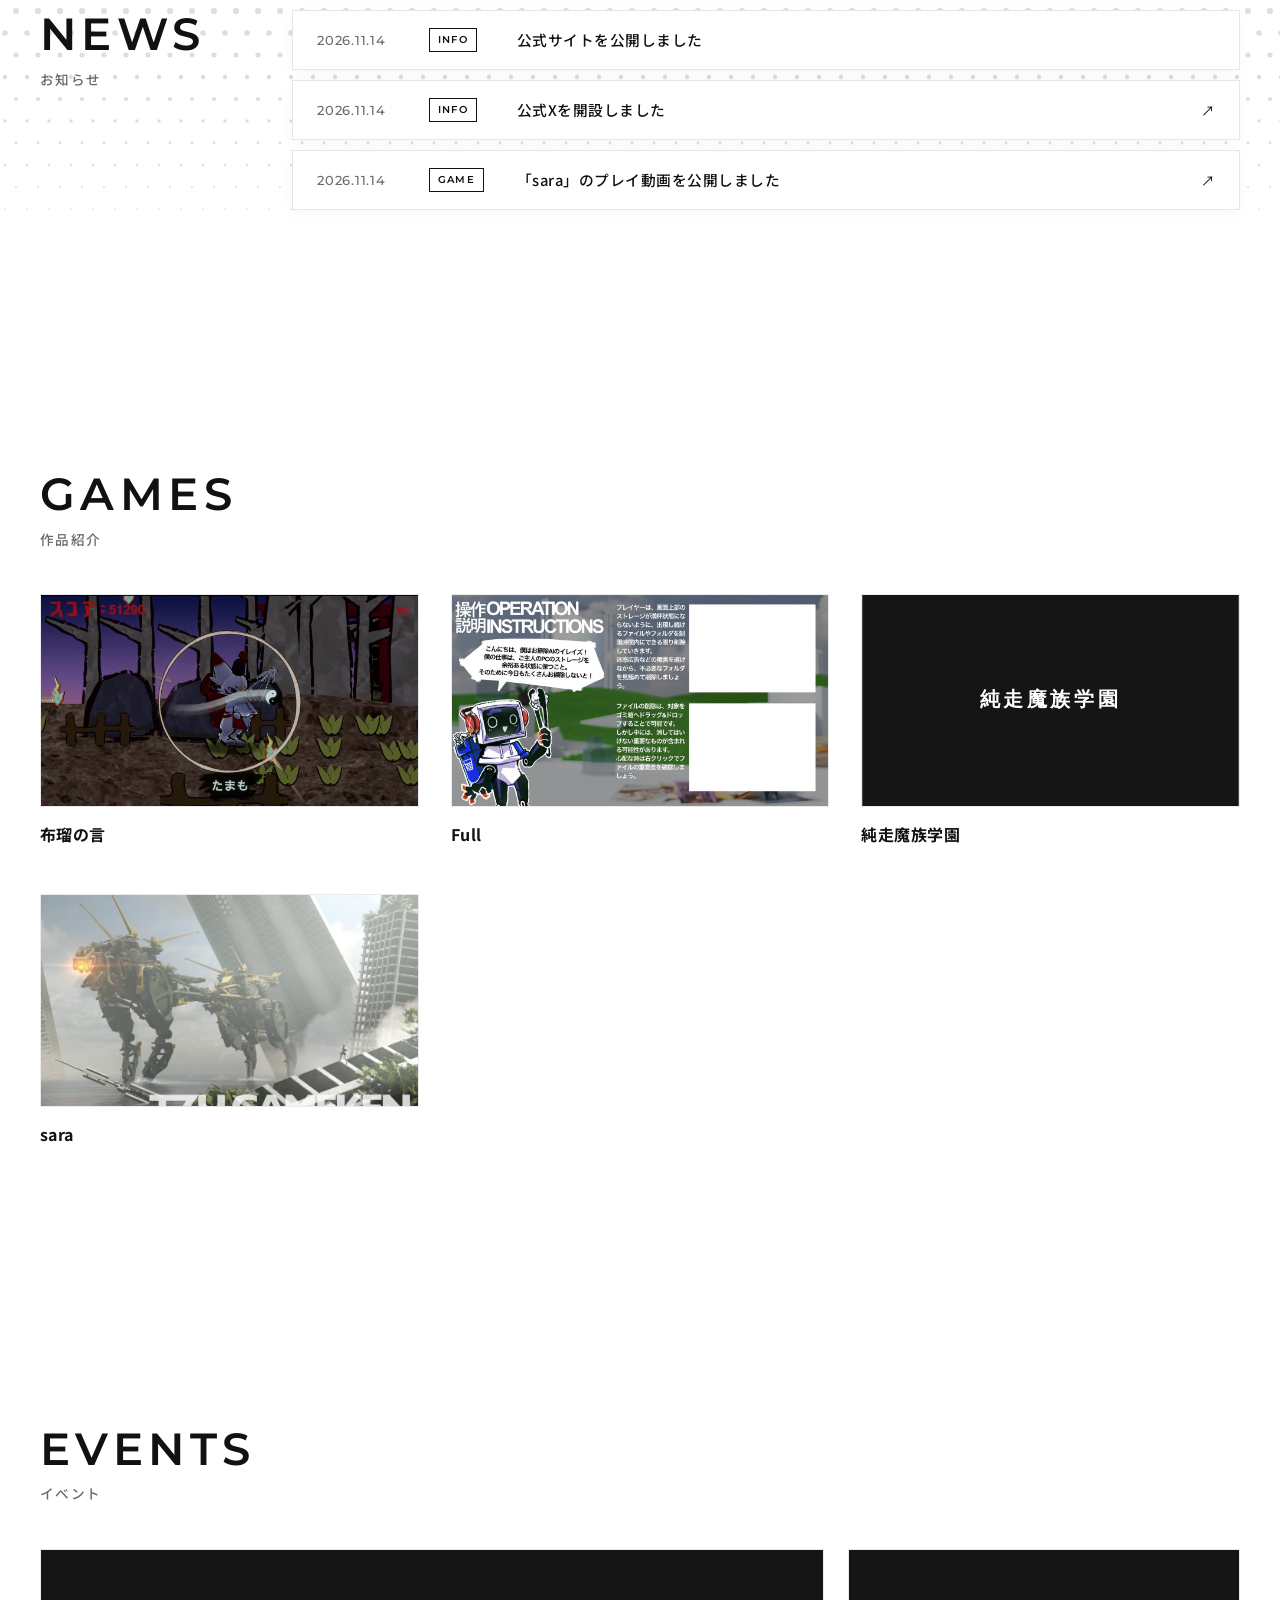
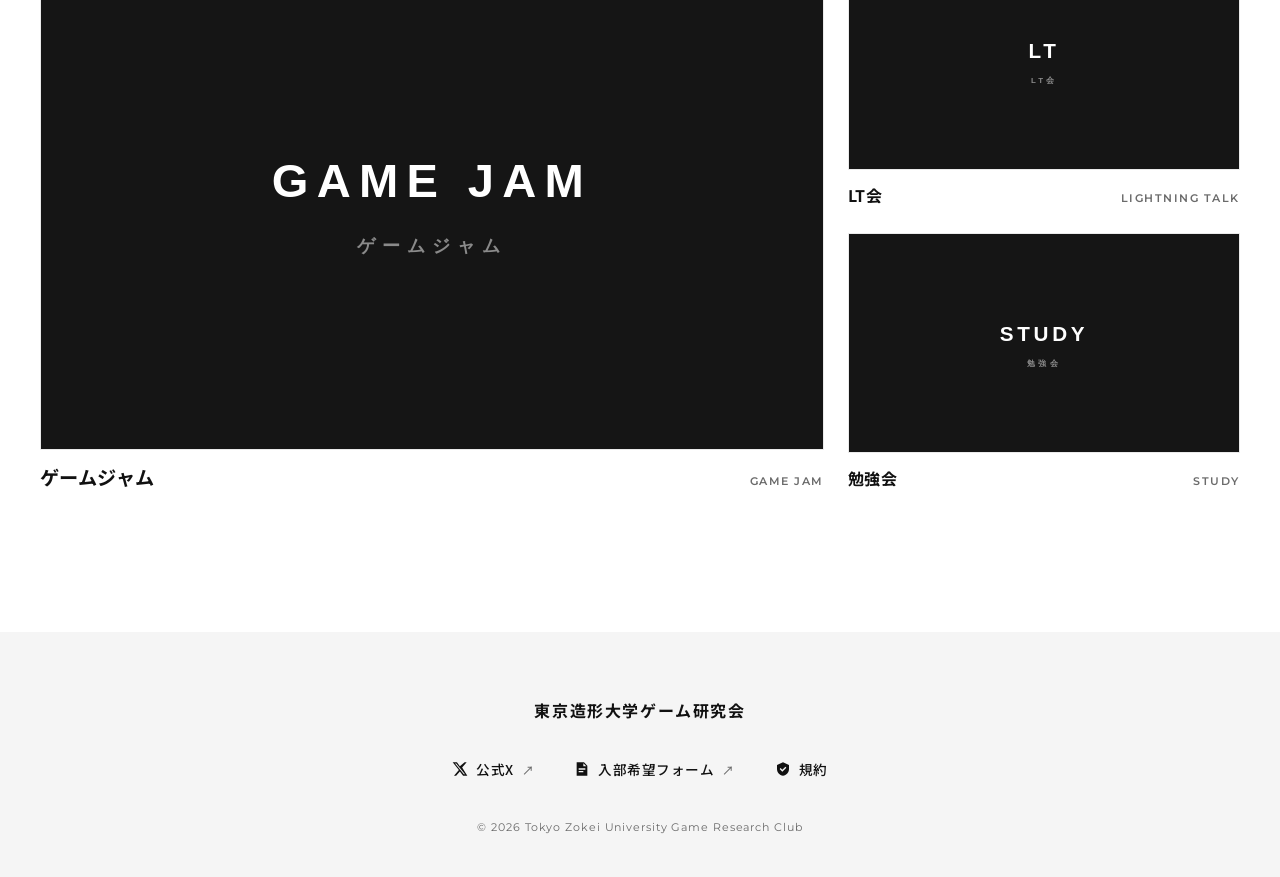
==== commit f8c52f3e: "UI/UXのブラッシュアップとレイアウト崩れの修正 - オープニングを同一セッションの初回のみに(sessionStorage)。アンカー付きURLでも即表示 - Heroの一時停止ボタンを削除、プロ" ====
--- a/index.html
+++ b/index.html
@@ -6,9 +6,6 @@
   <title>東京造形大学ゲーム研究会 | 公式サイト</title>
   <meta name="description" content="東京造形大学ゲーム研究会の公式サイトです。サークルで制作したゲーム作品の紹介、活動内容、入部案内を掲載しています。">
   <meta name="theme-color" content="#ffffff">
-
-  <!-- OGP(SNSでシェアされたときの表示)
-       TODO: 公開URLが決まったら og:url と og:image を絶対URLに書き換えてください -->
   <meta property="og:type" content="website">
   <meta property="og:site_name" content="東京造形大学ゲーム研究会">
   <meta property="og:title" content="東京造形大学ゲーム研究会 | 公式サイト">
@@ -16,77 +13,92 @@
   <meta property="og:url" content="https://yamasaki4c6.github.io/ZokeiGame.io/">
   <meta property="og:image" content="https://yamasaki4c6.github.io/ZokeiGame.io/assets/img/ogp.png">
   <meta name="twitter:card" content="summary_large_image">
-
   <link rel="icon" href="assets/img/favicon.svg" type="image/svg+xml">
   <link rel="preconnect" href="https://fonts.googleapis.com">
   <link rel="preconnect" href="https://fonts.gstatic.com" crossorigin>
   <link href="https://fonts.googleapis.com/css2?family=Montserrat:wght@500;600;700&family=Noto+Sans+JP:wght@400;500;700&display=swap" rel="stylesheet">
   <link rel="stylesheet" href="css/style.css">
 </head>
-<body>
+<body class="is-home">
   <a class="skip-link" href="#main">本文へスキップ</a>
 
-  <!-- 開いた直後のオープニング(黒画面 → サークル名がフェードイン) -->
+
+  <!-- オープニング(同じセッションの初回アクセス時だけ表示) -->
   <div class="intro" id="intro" aria-hidden="true">
     <p class="intro__title">東京造形大学ゲーム研究会</p>
   </div>
   <script>
-    // 動きを減らす設定の人にはオープニングを出さない
-    if (window.matchMedia && window.matchMedia("(prefers-reduced-motion: reduce)").matches) {
-      document.getElementById("intro").remove();
-    } else {
-      document.documentElement.classList.add("is-intro");
-    }
+    (function () {
+      var intro = document.getElementById("intro");
+      var seen = false;
+      try { seen = sessionStorage.getItem("tzu-intro-seen") === "1"; } catch (e) {}
+      var reduce = window.matchMedia && window.matchMedia("(prefers-reduced-motion: reduce)").matches;
+      // 2回目以降・下層ページからの戻り・アンカー付きURL・動きを減らす設定では即表示
+      if (seen || reduce || location.hash) {
+        intro.remove();
+      } else {
+        document.documentElement.classList.add("is-intro");
+        try { sessionStorage.setItem("tzu-intro-seen", "1"); } catch (e) {}
+      }
+    })();
   </script>
 
-  <!-- ===== ヘッダー ===== -->
+  <!-- ===== ヘッダー(全ページ共通) ===== -->
   <header class="site-header" id="top">
     <div class="site-header__inner">
-      <a class="site-logo" href="#top">
-        <img src="assets/img/favicon.svg" alt="" width="28" height="28">
-        <span>東京造形大学ゲーム研究会</span>
-      </a>
-      <button class="nav-toggle" aria-expanded="false" aria-controls="site-nav" aria-label="メニューを開く">
+      <a class="site-logo" href="#top">東京造形大学ゲーム研究会</a>
+      <button class="nav-toggle" type="button" aria-expanded="false" aria-controls="site-nav" aria-label="メニューを開く">
         <span></span><span></span><span></span>
       </button>
       <nav class="site-nav" id="site-nav" aria-label="メインメニュー">
-        <ul>
+        <ul class="site-nav__list">
+          <li><a href="#about">ABOUT</a></li>
           <li><a href="#news">NEWS</a></li>
           <li><a href="#games">GAMES</a></li>
           <li><a href="#events">EVENTS</a></li>
           <li><a href="members.html">MEMBERS</a></li>
-          <li><a data-link="joinFormUrl" href="#" target="_blank" rel="noopener">JOIN</a></li>
-          <li><a data-link="termsUrl" href="#" target="_blank" rel="noopener">TERMS</a></li>
+          <li><a href="rule.html">RULE</a></li>
         </ul>
+        <a class="nav-join" data-link="joinFormUrl" href="#" target="_blank" rel="noopener noreferrer">JOIN<span aria-hidden="true">↗</span></a>
       </nav>
     </div>
   </header>
 
   <main id="main">
-    <!-- ===== ヒーロー(5秒ごとに切り替わる背景。中身は js/site-config.js の heroSlides) ===== -->
+    <!-- ===== ヒーロー(5秒ごとに切り替え。中身は js/site-config.js の heroSlides) ===== -->
     <section class="hero" aria-label="トップ">
       <h1 class="visually-hidden">東京造形大学ゲーム研究会</h1>
       <div class="hero__slides" id="hero-slides"></div>
       <div class="hero__shade"></div>
       <p class="hero__caption" id="hero-caption" aria-live="polite"></p>
-      <div class="hero__controls">
-        <ol class="hero__dots" id="hero-dots"></ol>
-        <button class="hero__toggle" id="hero-toggle" type="button" aria-label="スライドを一時停止">
-          <span class="icon-pause" aria-hidden="true"></span>
-        </button>
-      </div>
-      <a class="hero__scroll" href="#news" aria-label="下へスクロール"><span></span></a>
+      <ol class="hero__dots" id="hero-dots" aria-label="スライドの切り替え"></ol>
     </section>
 
-    <!-- ===== News(js/news.js から自動生成・上から3件) ===== -->
-    <section class="news" id="news">
-      <div class="container news__inner">
-        <h2 class="news__title">NEWS</h2>
-        <ul class="news-list" id="news-list"></ul>
+    <!-- ===== ABOUT ===== -->
+    <section class="section about" id="about">
+      <div class="container about__inner">
+        <h2 class="section__title">ABOUT<span>東京造形大学 ゲーム研究会について</span></h2>
+        <div class="about__body">
+          <!-- 紹介文はここを書き換えてください(段落ごとに <p> を増減できます) -->
+          <p>東京造形大学ゲーム研究会(TZU GAME KEN)は、ゲーム開発に情熱を持つ学生が集うインカレコミュニティサークルです。</p>
+          <p>企画・3DCG・2Dイラスト・アニメーション・プログラミング・サウンドなど、多様な専門領域を持つメンバーが交わり、個人制作からチームでの共同開発まで幅広く活動しています。</p>
+          <p>定期的なゲームジャム(短期集中制作)や技術勉強会、LT会(ライトニングトーク)を通じて、互いに刺激し合いながら『面白いものをつくる』環境を追求しています。</p>
+        </div>
       </div>
     </section>
 
-    <!-- ===== 作品一覧(js/games.js から自動生成) ===== -->
+    <!-- ===== NEWS(js/news.js から自動生成。4件まで表示、5件以上は VIEW MORE) ===== -->
+    <section class="news" id="news">
+      <div class="container news__inner">
+        <h2 class="section__title">NEWS<span>お知らせ</span></h2>
+        <div class="news__body">
+          <ul class="news-list" id="news-list"></ul>
+          <button class="news-more" id="news-more" type="button" aria-expanded="false" hidden>VIEW MORE</button>
+        </div>
+      </div>
+    </section>
+
+    <!-- ===== GAMES(js/games.js から自動生成) ===== -->
     <section class="section games" id="games">
       <div class="container">
         <h2 class="section__title">GAMES<span>作品紹介</span></h2>
@@ -95,7 +107,7 @@
       </div>
     </section>
 
-    <!-- ===== イベント(js/events.js から自動生成) ===== -->
+    <!-- ===== EVENTS(js/events.js から自動生成) ===== -->
     <section class="section events" id="events">
       <div class="container">
         <h2 class="section__title">EVENTS<span>イベント</span></h2>
@@ -104,61 +116,46 @@
     </section>
   </main>
 
-  <!-- ===== フッター ===== -->
+  <!-- 作品の詳細ダイアログ -->
+  <dialog class="game-dialog" id="game-dialog" aria-labelledby="dialog-title">
+    <div class="game-dialog__head">
+      <h3 class="game-dialog__title" id="dialog-title"></h3>
+      <button class="game-dialog__close" type="button" aria-label="閉じる"></button>
+    </div>
+    <div class="game-dialog__scroll">
+      <div class="game-dialog__media">
+        <img class="game-dialog__img" alt="">
+        <div class="game-dialog__player" hidden></div>
+      </div>
+      <div class="game-dialog__text">
+        <p class="game-dialog__meta"></p>
+        <p class="game-dialog__desc"></p>
+        <ul class="tags game-dialog__tags"></ul>
+        <div class="game-dialog__gallery" hidden></div>
+        <p class="game-dialog__credits"></p>
+        <a class="btn btn--primary game-dialog__link" href="#">公式サイト</a>
+      </div>
+    </div>
+  </dialog>
+
+  <!-- ===== フッター(全ページ共通) ===== -->
   <footer class="site-footer">
     <div class="container site-footer__inner">
       <p class="site-footer__name">東京造形大学ゲーム研究会</p>
       <ul class="site-footer__links">
-        <li>
-          <a data-link="xUrl" href="#" target="_blank" rel="noopener">
-            <svg viewBox="0 0 24 24" aria-hidden="true"><path d="M18.9 2H22l-6.8 7.8L23 22h-6.3l-4.9-6.4L6.2 22H3l7.3-8.4L1 2h6.4l4.4 5.9L18.9 2Zm-1.1 18h1.7L6.3 3.9H4.5L17.8 20Z"/></svg>
-            公式X
-          </a>
-        </li>
-        <li>
-          <a data-link="joinFormUrl" href="#" target="_blank" rel="noopener">
-            <svg viewBox="0 0 24 24" aria-hidden="true"><path d="M6 2h9l5 5v15H4V2h2Zm8 1.5V8h4.5L14 3.5ZM7 11v2h10v-2H7Zm0 4v2h7v-2H7Z"/></svg>
-            入部希望フォーム
-          </a>
-        </li>
-        <li>
-          <a data-link="termsUrl" href="#" target="_blank" rel="noopener">
-            <svg viewBox="0 0 24 24" aria-hidden="true"><path d="M12 2 3 6v6c0 5 3.8 9.4 9 10 5.2-.6 9-5 9-10V6l-9-4Zm-1 14-4-4 1.4-1.4L11 13.2l4.6-4.6L17 10l-6 6Z"/></svg>
-            規約
-          </a>
-        </li>
-        <li class="contact-item" hidden>
-          <a data-link="contactEmail" href="#">
-            <svg viewBox="0 0 24 24" aria-hidden="true"><path d="M2 4h20v16H2V4Zm2 2v.5l8 5 8-5V6H4Zm16 2.8-8 5-8-5V18h16V8.8Z"/></svg>
-            お問い合わせ
-          </a>
-        </li>
+        <li><a data-link="xUrl" href="#" target="_blank" rel="noopener noreferrer"><svg viewBox="0 0 24 24" aria-hidden="true"><path d="M18.9 2H22l-6.8 7.8L23 22h-6.3l-4.9-6.4L6.2 22H3l7.3-8.4L1 2h6.4l4.4 5.9L18.9 2Zm-1.1 18h1.7L6.3 3.9H4.5L17.8 20Z"/></svg>公式X<span class="ext" aria-hidden="true">↗</span></a></li>
+        <li><a data-link="joinFormUrl" href="#" target="_blank" rel="noopener noreferrer"><svg viewBox="0 0 24 24" aria-hidden="true"><path d="M6 2h9l5 5v15H4V2h2Zm8 1.5V8h4.5L14 3.5ZM7 11v2h10v-2H7Zm0 4v2h7v-2H7Z"/></svg>入部希望フォーム<span class="ext" aria-hidden="true">↗</span></a></li>
+        <li><a href="rule.html"><svg viewBox="0 0 24 24" aria-hidden="true"><path d="M12 2 3 6v6c0 5 3.8 9.4 9 10 5.2-.6 9-5 9-10V6l-9-4Zm-1 14-4-4 1.4-1.4L11 13.2l4.6-4.6L17 10l-6 6Z"/></svg>規約</a></li>
+        <li class="contact-item" hidden><a data-link="contactEmail" href="#"><svg viewBox="0 0 24 24" aria-hidden="true"><path d="M2 4h20v16H2V4Zm2 2v.5l8 5 8-5V6H4Zm16 2.8-8 5-8-5V18h16V8.8Z"/></svg>お問い合わせ</a></li>
       </ul>
-      <p class="site-footer__copy">&copy; <span id="year"></span> Tokyo Zokei University Game Research Club</p>
+      <p class="site-footer__copy">&copy; <span class="js-year">2026</span> Tokyo Zokei University Game Research Club</p>
     </div>
   </footer>
 
   <a class="back-to-top" href="#top" aria-label="ページの先頭へ戻る"></a>
 
-  <!-- スマホ・キーボード操作用の詳細ダイアログ -->
-  <dialog class="game-dialog" id="game-dialog" aria-labelledby="dialog-title">
-    <div class="game-dialog__body">
-      <button class="game-dialog__close" type="button" aria-label="閉じる">×</button>
-      <img class="game-dialog__img" alt="">
-      <div class="game-dialog__player" hidden></div>
-      <div class="game-dialog__text">
-        <p class="game-dialog__meta"></p>
-        <h3 class="game-dialog__title" id="dialog-title"></h3>
-        <p class="game-dialog__desc"></p>
-        <ul class="tags game-dialog__tags"></ul>
-        <div class="game-dialog__gallery" hidden></div>
-        <p class="game-dialog__credits"></p>
-        <a class="btn btn--primary game-dialog__link" href="#">公式サイトへ</a>
-      </div>
-    </div>
-  </dialog>
-
   <script src="js/site-config.js"></script>
+  <script src="js/common.js"></script>
   <script src="js/games.js"></script>
   <script src="js/events.js"></script>
   <script src="js/news.js"></script>
--- a/css/style.css
+++ b/css/style.css
@@ -1,18 +1,20 @@
 /* =========================================================
    東京造形大学ゲーム研究会 公式サイト
+   白と黒を基調にしたエディトリアルデザイン
    色やフォントは :root の変数でまとめて変更できます
    ========================================================= */
 :root {
   --bg: #ffffff;
-  --bg-sub: #f4f4f4;
+  --bg-sub: #f5f5f5;
   --text: #111111;
   --text-muted: #6b6b6b;
-  --line: #e2e2e2;
-  --radius: 4px;
+  --line: #e6e6e6;
+  --thumb-line: #eaeaea;
   --header-h: 72px;
   --container: 1200px;
   --font: "Noto Sans JP", "Hiragino Kaku Gothic ProN", "Hiragino Sans", "Yu Gothic", Meiryo, sans-serif;
   --font-en: "Montserrat", "Noto Sans JP", sans-serif;
+  --ease: cubic-bezier(.2, .7, .2, 1);
 }
 
 *, *::before, *::after { box-sizing: border-box; }
@@ -35,12 +37,12 @@
 [hidden] { display: none !important; }
 
 .container { width: min(var(--container), 100% - 48px); margin-inline: auto; }
-.sp-only { display: none; }
-@media (max-width: 600px) {
-  .sp-only { display: inline; }
-  .container { width: calc(100% - 32px); }
-}
-
+@media (max-width: 768px) { .container { width: calc(100% - 32px); } }
+
+.visually-hidden {
+  position: absolute !important; width: 1px; height: 1px; overflow: hidden;
+  clip: rect(0 0 0 0); white-space: nowrap;
+}
 .skip-link {
   position: absolute; left: 8px; top: -60px; z-index: 1000;
   background: var(--text); color: #fff; padding: 8px 16px;
@@ -50,46 +52,74 @@
 
 /* ---------- ボタン ---------- */
 .btn {
-  display: inline-flex; align-items: center; justify-content: center; gap: 12px;
+  display: inline-flex; align-items: center; justify-content: center; gap: 10px;
   min-width: 220px; padding: 14px 32px;
-  font-family: var(--font-en); font-weight: 600; font-size: .9rem; letter-spacing: .08em;
+  font-weight: 700; font-size: .88rem; letter-spacing: .08em;
   text-decoration: none; border: 1px solid var(--text);
   transition: background .25s, color .25s;
 }
-.btn::after { content: ""; width: 7px; height: 7px; border-top: 1.5px solid currentColor; border-right: 1.5px solid currentColor; transform: rotate(45deg); }
 .btn--primary { background: var(--text); color: #fff; }
 .btn--primary:hover { background: #fff; color: var(--text); }
 
-/* ---------- ヘッダー ---------- */
+/* ---------- セクション共通 ---------- */
+.section { padding: clamp(80px, 11vw, 140px) 0; }
+.section__title {
+  font-family: var(--font-en); font-weight: 600; letter-spacing: .12em;
+  font-size: clamp(1.9rem, 4vw, 2.8rem); line-height: 1.1; margin-bottom: 48px;
+}
+.section__title span {
+  display: block; margin-top: 12px; font-family: var(--font); font-weight: 500;
+  font-size: .85rem; letter-spacing: .1em; color: var(--text-muted);
+}
+.notice { color: var(--text-muted); }
+
+/* =========================================================
+   ヘッダー
+   ========================================================= */
 .site-header {
   position: fixed; inset: 0 0 auto; z-index: 100; height: var(--header-h);
   color: #fff;
-}
-.site-header.is-scrolled, body.nav-open .site-header {
-  background: rgb(255 255 255 / .96);
+  transition: background .3s, color .3s, box-shadow .3s, opacity .8s ease .2s;
+}
+.site-header.is-solid, .site-header.is-scrolled, body.nav-open .site-header {
+  background: #fff;
   color: var(--text);
   box-shadow: 0 1px 0 var(--line);
 }
 .site-header__inner {
   height: 100%; width: min(1320px, 100% - 48px); margin-inline: auto;
-  display: flex; align-items: center; justify-content: space-between;
-}
-.site-logo { display: flex; align-items: center; gap: 10px; font-weight: 700; font-size: .95rem; text-decoration: none; letter-spacing: .06em; }
-.site-logo img { display: none; }
-.site-nav ul { display: flex; gap: 40px; list-style: none; margin: 0; padding: 0; }
-.site-nav a {
-  font-family: var(--font-en); font-weight: 600; font-size: .82rem; letter-spacing: .14em;
-  text-decoration: none; position: relative; padding: 6px 0;
-}
-.site-nav a::after {
+  display: flex; align-items: center; justify-content: space-between; gap: 24px;
+}
+.site-logo { font-weight: 700; font-size: .95rem; text-decoration: none; letter-spacing: .06em; white-space: nowrap; }
+.site-nav { display: flex; align-items: center; gap: 36px; }
+.site-nav__list { display: flex; gap: 32px; list-style: none; margin: 0; padding: 0; }
+.site-nav__list a {
+  font-family: var(--font-en); font-weight: 600; font-size: .78rem; letter-spacing: .14em;
+  text-decoration: none; position: relative; padding: 6px 0; white-space: nowrap;
+}
+.site-nav__list a::after {
   content: ""; position: absolute; left: 0; right: 0; bottom: 0; height: 1px;
   background: currentColor; transform: scaleX(0); transition: transform .3s; transform-origin: right;
 }
-.site-nav a:hover::after { transform: scaleX(1); transform-origin: left; }
+.site-nav__list a:hover::after, .site-nav__list a[aria-current="page"]::after { transform: scaleX(1); transform-origin: left; }
+
+/* JOIN は独立したピル型ボタン(外部リンク) */
+.nav-join {
+  display: inline-flex; align-items: center; gap: 6px;
+  padding: 9px 20px; border-radius: 999px;
+  font-family: var(--font-en); font-weight: 700; font-size: .76rem; letter-spacing: .14em;
+  text-decoration: none; background: var(--text); color: #fff; border: 1px solid var(--text);
+  transition: background .25s, color .25s, border-color .25s;
+}
+.nav-join:hover { background: #fff; color: var(--text); }
+/* 映像の上(白文字のとき)は白いボタンに反転 */
+.site-header:not(.is-solid):not(.is-scrolled) .nav-join { background: #fff; color: var(--text); border-color: #fff; }
+.site-header:not(.is-solid):not(.is-scrolled) .nav-join:hover { background: transparent; color: #fff; }
+body.nav-open .site-header .nav-join { background: var(--text); color: #fff; border-color: var(--text); }
 
 .nav-toggle {
   display: none; width: 44px; height: 44px; border: 0; background: none; cursor: pointer;
-  position: relative; z-index: 2; padding: 0; color: inherit;
+  position: relative; z-index: 2; padding: 0; color: inherit; margin-right: -10px;
 }
 .nav-toggle span {
   position: absolute; left: 10px; right: 10px; height: 1.5px; background: currentColor;
@@ -102,23 +132,27 @@
 .nav-toggle[aria-expanded="true"] span:nth-child(2) { opacity: 0; }
 .nav-toggle[aria-expanded="true"] span:nth-child(3) { transform: translateY(-6px) rotate(-45deg); }
 
-@media (max-width: 800px) {
+@media (max-width: 960px) {
   :root { --header-h: 60px; }
   .site-header__inner { width: calc(100% - 32px); }
   .site-logo { font-size: .85rem; }
   .nav-toggle { display: block; }
   .site-nav {
     position: fixed; inset: var(--header-h) 0 0; background: #fff; color: var(--text);
+    flex-direction: column; align-items: stretch; gap: 32px; padding: 16px 24px 40px; overflow-y: auto;
     opacity: 0; visibility: hidden; transition: opacity .3s, visibility .3s;
   }
   .site-nav.is-open { opacity: 1; visibility: visible; }
-  .site-nav ul { flex-direction: column; gap: 0; padding: 16px 24px; }
-  .site-nav li { border-bottom: 1px solid var(--line); }
-  .site-nav a { display: block; font-size: 1rem; padding: 20px 0; }
-  .site-nav a::after { display: none; }
-}
-
-/* ---------- オープニング ---------- */
+  .site-nav__list { flex-direction: column; gap: 0; }
+  .site-nav__list li { border-bottom: 1px solid var(--line); }
+  .site-nav__list a { display: block; font-size: 1rem; padding: 18px 0; }
+  .site-nav__list a::after { display: none; }
+  .nav-join { align-self: flex-start; padding: 14px 32px; font-size: .9rem; }
+}
+
+/* =========================================================
+   オープニング(初回のみ)
+   ========================================================= */
 .intro {
   position: fixed; inset: 0; z-index: 500; background: #000;
   display: grid; place-items: center; padding: 0 24px;
@@ -133,22 +167,16 @@
 .intro.is-done { opacity: 0; visibility: hidden; }
 .is-intro body { overflow: hidden; }
 .is-intro .site-header { opacity: 0; }
-.site-header { transition: background .3s, color .3s, box-shadow .3s, opacity .8s ease .2s; }
-
-.visually-hidden {
-  position: absolute !important; width: 1px; height: 1px; overflow: hidden;
-  clip: rect(0 0 0 0); white-space: nowrap;
-}
-
-/* ---------- ヒーロー ---------- */
+
+/* =========================================================
+   Hero
+   ========================================================= */
 .hero {
   position: relative; height: 100vh; height: 100svh; min-height: 520px;
   overflow: hidden; background: #000; color: #fff;
 }
 .hero__slides { position: absolute; inset: 0; }
-.hero__slide {
-  position: absolute; inset: 0; opacity: 0; transition: opacity 1.2s ease;
-}
+.hero__slide { position: absolute; inset: 0; opacity: 0; transition: opacity 1.2s ease; }
 .hero__slide.is-active { opacity: 1; }
 .hero__slide img, .hero__slide video {
   position: absolute; inset: 0; width: 100%; height: 100%; object-fit: cover;
@@ -158,195 +186,243 @@
 .hero__slide.is-active img { animation: hero-zoom 6s linear forwards; }
 @keyframes hero-zoom { from { transform: scale(1.06); } to { transform: scale(1); } }
 
-/* 映像の主張を抑える:下部に黒のグラデーション、上部はヘッダー用に少しだけ */
+/* 下部20%に控えめな黒グラデーション(タイトルとバーを常に読めるように)+上部はヘッダー用 */
 .hero__shade {
   position: absolute; inset: 0; pointer-events: none;
   background:
-    linear-gradient(to top, rgb(0 0 0 / .72) 0%, rgb(0 0 0 / .35) 22%, rgb(0 0 0 / 0) 45%),
-    linear-gradient(to bottom, rgb(0 0 0 / .35) 0%, rgb(0 0 0 / 0) 18%);
+    linear-gradient(to top, rgb(0 0 0 / .5) 0%, rgb(0 0 0 / 0) 20%),
+    linear-gradient(to bottom, rgb(0 0 0 / .3) 0%, rgb(0 0 0 / 0) 15%);
 }
 
 .hero__caption {
-  position: absolute; left: max(24px, calc((100% - 1320px) / 2)); bottom: 32px; z-index: 2; margin: 0;
+  position: absolute; left: max(24px, calc((100% - 1320px) / 2)); bottom: 36px; z-index: 2; margin: 0;
   display: flex; align-items: center; gap: 14px;
   font-weight: 700; font-size: clamp(.95rem, 1.6vw, 1.15rem); letter-spacing: .12em;
+  text-shadow: 0 1px 8px rgb(0 0 0 / .45);
 }
 .hero__caption::before { content: ""; width: 28px; height: 1px; background: currentColor; }
 .hero__caption.is-in { animation: caption-in .8s ease both; }
 @keyframes caption-in { from { opacity: 0; transform: translateX(-8px); } to { opacity: 1; transform: none; } }
 
-.hero__controls {
-  position: absolute; right: max(24px, calc((100% - 1320px) / 2)); bottom: 28px; z-index: 2;
-  display: flex; align-items: center; gap: 16px;
-}
-.hero__dots { list-style: none; margin: 0; padding: 0; display: flex; gap: 8px; }
+/* プログレスバー(クリック/タップでそのスライドへ) */
+.hero__dots {
+  position: absolute; right: max(24px, calc((100% - 1320px) / 2)); bottom: 30px; z-index: 2;
+  list-style: none; margin: 0; padding: 0; display: flex; gap: 10px;
+}
 .hero__dot {
-  position: relative; width: 40px; height: 16px; padding: 0; border: 0; background: none; cursor: pointer;
-}
-.hero__dot::before, .hero__dot::after {
-  content: ""; position: absolute; left: 0; top: 50%; height: 2px; margin-top: -1px;
-}
-.hero__dot::before { right: 0; background: rgb(255 255 255 / .35); }
-.hero__dot::after { width: 0; background: #fff; }
-.hero__dot.is-active::after { animation: dot-progress var(--duration, 5s) linear forwards; }
-.hero.is-paused .hero__dot.is-active::after { animation: none; width: 100%; }
-@keyframes dot-progress { to { width: 100%; } }
-
-.hero__toggle {
-  width: 36px; height: 36px; border-radius: 50%;
-  border: 1px solid rgb(255 255 255 / .7); background: transparent; cursor: pointer;
-  display: grid; place-items: center;
-}
-.icon-pause { width: 9px; height: 11px; border-left: 2px solid #fff; border-right: 2px solid #fff; }
-.hero__toggle.is-paused .icon-pause {
-  width: 0; height: 0; border-style: solid; border-width: 6px 0 6px 10px;
-  border-color: transparent transparent transparent #fff; margin-left: 3px;
-}
-.hero__scroll {
-  position: absolute; left: 50%; bottom: 0; transform: translateX(-50%); z-index: 2;
-  width: 1px; height: 64px; background: rgb(255 255 255 / .3); overflow: hidden;
-}
-.hero__scroll span {
-  position: absolute; left: 0; top: 0; width: 1px; height: 100%; background: #fff;
-  animation: scroll-line 2s cubic-bezier(.6, 0, .3, 1) infinite;
-}
-@keyframes scroll-line { 0% { transform: translateY(-100%); } 100% { transform: translateY(100%); } }
-@media (max-width: 600px) {
-  .hero__caption { left: 16px; bottom: 84px; }
-  .hero__controls { right: 16px; bottom: 80px; }
-  .hero__dot { width: 28px; }
-}
-
-/* ---------- News ---------- */
-.news {
-  position: relative; padding: 72px 0 80px;
-  background-color: #f2f2f2;
-  /* 下に行くほど小さくなる水玉 + 薄グレーのグラデーション */
-  background-image: url("../assets/img/news-dots.svg"), linear-gradient(180deg, #f6f6f6 0%, #e6e6e6 100%);
-  background-size: 1600px 420px, 100% 100%;
-  background-position: center top, 0 0;
-  background-repeat: repeat-x, no-repeat;
-}
-.news__inner { display: grid; grid-template-columns: 180px 1fr; gap: 32px; align-items: start; }
-.news__title {
-  font-family: var(--font-en); font-weight: 600; letter-spacing: .12em;
-  font-size: clamp(1.6rem, 3vw, 2.2rem); line-height: 1; padding-top: 14px;
-}
-.news-list { list-style: none; margin: 0; padding: 0; display: grid; gap: 8px; }
+  display: block; width: 56px; height: 28px; padding: 0; border: 0; background: none; cursor: pointer;
+  position: relative;
+}
+.hero__dot-bar {
+  position: absolute; left: 0; right: 0; top: 50%; height: 2px; margin-top: -1px;
+  background: rgb(255 255 255 / .4); overflow: hidden; box-shadow: 0 0 6px rgb(0 0 0 / .25);
+}
+.hero__dot-bar::after {
+  content: ""; position: absolute; inset: 0; background: #fff;
+  transform: scaleX(0); transform-origin: left;
+}
+.hero__dot:hover .hero__dot-bar { background: rgb(255 255 255 / .7); }
+.hero__dot.is-active .hero__dot-bar::after { animation: dot-progress var(--duration, 5s) linear forwards; }
+.hero.is-static .hero__dot.is-active .hero__dot-bar::after { animation: none; transform: none; }
+@keyframes dot-progress { to { transform: scaleX(1); } }
+
+@media (max-width: 768px) {
+  .hero__caption { left: 16px; bottom: 28px; }
+  .hero__dots { right: 16px; bottom: 22px; gap: 8px; }
+  .hero__dot { width: 36px; height: 32px; }
+}
+
+/* =========================================================
+   ABOUT
+   ========================================================= */
+.about__inner { display: grid; grid-template-columns: minmax(0, 5fr) minmax(0, 7fr); gap: 48px; }
+.about .section__title { margin-bottom: 0; }
+.about__body p { margin: 0 0 1.4em; font-size: clamp(.95rem, 1.3vw, 1.05rem); line-height: 2.1; }
+.about__body p:first-child { font-size: clamp(1.1rem, 1.8vw, 1.35rem); font-weight: 700; line-height: 1.9; }
+.about__body p:last-child { margin-bottom: 0; }
+@media (max-width: 860px) {
+  .about__inner { grid-template-columns: 1fr; gap: 32px; }
+}
+
+/* =========================================================
+   NEWS(白背景 + 上下が白にフェードするドット)
+   ========================================================= */
+.news { position: relative; padding: clamp(80px, 10vw, 120px) 0; background: var(--bg); isolation: isolate; }
+.news::before {
+  content: ""; position: absolute; inset: 0; z-index: -1; pointer-events: none;
+  background: url("../assets/img/news-dots.svg") center top / 1600px 420px repeat-x;
+  -webkit-mask-image: linear-gradient(to bottom, transparent 0%, #000 15%, #000 75%, transparent 100%);
+          mask-image: linear-gradient(to bottom, transparent 0%, #000 15%, #000 75%, transparent 100%);
+}
+.news__inner { display: grid; grid-template-columns: 220px 1fr; gap: 32px; align-items: start; }
+.news .section__title { margin-bottom: 0; }
+.news-list { list-style: none; margin: 0; padding: 0; display: grid; gap: 10px; }
 .news-item__inner {
-  display: grid; grid-template-columns: 96px 64px 1fr; align-items: center; gap: 16px;
-  min-height: 52px; padding: 0 24px; text-decoration: none;
-  background: rgb(255 255 255 / .85); backdrop-filter: blur(2px);
-  border-left: 2px solid var(--text);
-  transition: background .2s, transform .2s;
-}
-a.news-item__inner::after {
-  content: ""; justify-self: end; grid-column: 4; width: 6px; height: 6px;
-  border-top: 1.5px solid currentColor; border-right: 1.5px solid currentColor; transform: rotate(45deg);
-}
-a.news-item__inner { grid-template-columns: 96px 64px 1fr 12px; }
-a.news-item__inner:hover { background: #fff; transform: translateX(4px); }
+  display: grid; grid-template-columns: 96px 72px minmax(0, 1fr) 16px; align-items: center; gap: 16px;
+  min-height: 60px; padding: 0 24px; text-decoration: none;
+  background: #fff; border: 1px solid var(--line);
+  box-shadow: 0 4px 16px rgb(0 0 0 / .03);
+  transition: border-color .2s, transform .2s;
+}
+a.news-item__inner:hover { border-color: var(--text); transform: translateX(4px); }
 .news-item__date { font-family: var(--font-en); font-weight: 500; font-size: .8rem; letter-spacing: .06em; color: var(--text-muted); }
 .news-item__cat {
   justify-self: start; font-family: var(--font-en); font-weight: 600; font-size: .62rem; letter-spacing: .12em;
   padding: 2px 8px; border: 1px solid var(--text);
 }
-.news-item__title { font-size: .9rem; font-weight: 500; overflow: hidden; text-overflow: ellipsis; white-space: nowrap; }
-@media (max-width: 700px) {
-  .news { padding: 56px 0 64px; }
-  .news__inner { grid-template-columns: 1fr; gap: 20px; }
-  .news__title { padding-top: 0; }
-  .news-item__inner, a.news-item__inner {
-    grid-template-columns: auto 1fr 12px; grid-template-rows: auto auto; gap: 4px 12px; padding: 12px 16px;
+.news-item__cat:empty { visibility: hidden; }
+.news-item__title { font-size: .92rem; font-weight: 500; overflow: hidden; text-overflow: ellipsis; white-space: nowrap; }
+.news-item__arrow { font-size: .85rem; justify-self: end; }
+.news-more {
+  display: block; margin: 24px auto 0; padding: 12px 40px; cursor: pointer;
+  font-family: var(--font-en); font-weight: 600; font-size: .78rem; letter-spacing: .16em;
+  background: #fff; color: var(--text); border: 1px solid var(--text); transition: background .2s, color .2s;
+}
+.news-more:hover { background: var(--text); color: #fff; }
+@media (max-width: 768px) {
+  .news__inner { grid-template-columns: 1fr; gap: 28px; }
+  .news-item__inner {
+    grid-template-columns: auto 1fr 16px; grid-template-rows: auto auto; gap: 4px 12px; padding: 14px 16px;
   }
   .news-item__title { grid-column: 1 / 3; white-space: normal; }
-  a.news-item__inner::after { grid-column: 3; grid-row: 1 / 3; }
-}
-
-/* ---------- セクション共通 ---------- */
-.section { padding: clamp(80px, 11vw, 140px) 0; }
-.section__title {
-  font-family: var(--font-en); font-weight: 600; letter-spacing: .12em;
-  font-size: clamp(1.9rem, 4vw, 2.8rem); line-height: 1.1; margin-bottom: 48px;
-}
-.section__title span {
-  display: block; margin-top: 12px; font-family: var(--font); font-weight: 500;
-  font-size: .85rem; letter-spacing: .1em; color: var(--text-muted);
-}
-.notice { color: var(--text-muted); }
-
-/* ---------- 作品カード ---------- */
-
+  .news-item__arrow { grid-column: 3; grid-row: 1 / 3; }
+}
+
+/* =========================================================
+   GAMES
+   ========================================================= */
 .game-grid {
   list-style: none; margin: 0; padding: 0;
   display: grid; grid-template-columns: repeat(auto-fill, minmax(300px, 1fr)); gap: 48px 32px;
 }
-.game-card { position: relative; }
-.game-card__link { position: relative; display: block; text-decoration: none; }
-.game-card__thumb { aspect-ratio: 16 / 9; overflow: hidden; background: var(--bg-sub); }
-.game-card__thumb img { width: 100%; height: 100%; object-fit: cover; transition: transform .6s cubic-bezier(.2, .7, .2, 1); }
+.game-card__link { display: block; text-decoration: none; cursor: pointer; }
+/* 白を含む画像でも輪郭が分かるように薄い枠線 */
+.game-card__thumb {
+  position: relative; aspect-ratio: 16 / 9; overflow: hidden;
+  background: var(--bg-sub); border: 1px solid var(--thumb-line);
+}
+.game-card__thumb img, .game-card__video {
+  position: absolute; inset: 0; width: 100%; height: 100%; object-fit: cover;
+  transition: transform .6s var(--ease);
+}
+.game-card__video { opacity: 0; transition: opacity .4s, transform .6s var(--ease); }
+.game-card__video.is-playing { opacity: 1; }
+
+/* ホバー時のオーバーレイ(サムネイルは隠さず下部にだけ情報を出す) */
+.game-card__overlay {
+  position: absolute; inset: auto 0 0 0; padding: 48px 20px 16px;
+  display: flex; flex-direction: column; gap: 8px; color: #fff;
+  background: linear-gradient(to top, rgb(0 0 0 / .78) 0%, rgb(0 0 0 / .45) 60%, rgb(0 0 0 / 0) 100%);
+  opacity: 0; transform: translateY(8px); transition: opacity .35s ease, transform .35s ease;
+  pointer-events: none;
+}
+.game-card__excerpt {
+  margin: 0; font-size: .8rem; line-height: 1.7;
+  display: -webkit-box; -webkit-line-clamp: 2; -webkit-box-orient: vertical; overflow: hidden;
+}
+.game-card__action {
+  align-self: flex-start; font-family: var(--font-en); font-weight: 700; font-size: .7rem; letter-spacing: .16em;
+  padding-bottom: 2px; border-bottom: 1px solid currentColor;
+}
+.game-card__action::after { content: " →"; }
+@media (hover: hover) and (pointer: fine) {
+  .game-card__link:hover .game-card__thumb img,
+  .game-card__link:hover .game-card__video { transform: scale(1.05); }
+  .game-card__link:hover .game-card__overlay,
+  .game-card__link:focus-visible .game-card__overlay { opacity: 1; transform: none; }
+}
 .game-card__body { padding-top: 16px; }
 .game-card__title { font-size: 1rem; font-weight: 700; }
 .game-card__meta { margin: 4px 0 0; font-size: .78rem; color: var(--text-muted); }
-
-.game-card__meta:empty, .game-dialog__meta:empty, .game-dialog__desc:empty, .game-dialog__credits:empty { display: none; }
-.game-card__thumb { position: relative; }
-.game-card__video {
-  position: absolute; inset: 0; width: 100%; height: 100%; object-fit: cover;
-  opacity: 0; transition: opacity .4s;
-}
-.game-card__video.is-playing { opacity: 1; }
-
-/* ホバーで出るポップアップ(PC のみ) */
-.game-card__popup { display: none; }
-@media (hover: hover) and (pointer: fine) {
-  .game-card__popup {
-    display: flex; flex-direction: column;
-    position: absolute; left: -16px; right: -16px; top: -16px; min-height: calc(100% + 32px);
-    padding: 28px 28px 24px; z-index: 5; background: #fff;
-    box-shadow: 0 20px 50px rgb(0 0 0 / .14), 0 0 0 1px rgb(0 0 0 / .04);
-    opacity: 0; visibility: hidden; transform: translateY(10px);
-    transition: opacity .3s ease, transform .3s ease, visibility .3s;
-    pointer-events: none;
-  }
-  .game-card:hover { z-index: 10; }
-  .game-card:hover .game-card__popup,
-  .game-card__link:focus-visible .game-card__popup { opacity: 1; visibility: visible; transform: none; }
-  .game-card:hover .game-card__thumb img { transform: scale(1.04); }
-  .game-card__popup .game-card__title { font-size: 1.1rem; }
-  .game-card__popup .game-card__meta { margin-bottom: 16px; }
-  .game-card__desc { margin: 0 0 16px; font-size: .88rem; line-height: 1.9; }
-  .game-card__credits { margin: 0 0 20px; font-size: .75rem; color: var(--text-muted); }
-  .game-card__more {
-    margin-top: auto; align-self: flex-start; display: inline-flex; align-items: center; gap: 10px;
-    font-size: .8rem; font-weight: 700; padding-bottom: 4px; border-bottom: 1px solid var(--text);
-  }
-  .game-card__more::after { content: ""; width: 6px; height: 6px; border-top: 1.5px solid currentColor; border-right: 1.5px solid currentColor; transform: rotate(45deg); }
-}
-
 .tags { list-style: none; display: flex; flex-wrap: wrap; gap: 6px; padding: 0; margin: 0 0 16px; }
+.tags:empty { display: none; }
 .tags li { font-size: .72rem; padding: 2px 10px; border: 1px solid var(--line); color: var(--text-muted); }
 
-/* ---------- イベント ---------- */
-.events { padding-top: 0; }
-.events .container { border-top: 1px solid var(--line); padding-top: clamp(80px, 11vw, 140px); }
+/* ---------- 作品の詳細ダイアログ ---------- */
+.game-dialog {
+  width: min(880px, 100% - 32px); max-height: calc(100dvh - 48px); padding: 0; border: 0;
+  background: #fff; color: var(--text); overflow: hidden;
+}
+.game-dialog[open] { display: flex; flex-direction: column; animation: dialog-in .25s ease; }
+.game-dialog::backdrop { background: rgb(0 0 0 / .6); }
+@keyframes dialog-in { from { opacity: 0; transform: translateY(16px); } }
+/* × ボタンは独立したヘッダーバーに置き、映像と重ならないようにする */
+.game-dialog__head {
+  flex: none; display: flex; align-items: center; justify-content: space-between; gap: 16px;
+  height: 56px; padding: 0 8px 0 24px; border-bottom: 1px solid var(--line);
+}
+.game-dialog__title { font-size: 1.05rem; white-space: nowrap; overflow: hidden; text-overflow: ellipsis; }
+.game-dialog__close {
+  flex: none; position: relative; width: 44px; height: 44px; border: 0; background: none; cursor: pointer;
+}
+.game-dialog__close::before, .game-dialog__close::after {
+  content: ""; position: absolute; left: 12px; right: 12px; top: 50%; height: 1.5px; background: var(--text);
+}
+.game-dialog__close::before { transform: rotate(45deg); }
+.game-dialog__close::after { transform: rotate(-45deg); }
+.game-dialog__scroll { overflow-y: auto; overscroll-behavior: contain; }
+.game-dialog__media { background: #000; }
+.game-dialog__img { width: 100%; aspect-ratio: 16 / 9; object-fit: cover; }
+.game-dialog__player { aspect-ratio: 16 / 9; }
+.game-dialog__player iframe { width: 100%; height: 100%; border: 0; display: block; }
+.game-dialog__text { padding: 20px 24px 28px; display: flex; flex-direction: column; }
+.game-dialog__meta { margin: 0 0 12px; font-size: .78rem; color: var(--text-muted); }
+.game-dialog__desc { margin: 0 0 16px; font-size: .92rem; }
+.game-dialog__meta:empty, .game-dialog__desc:empty, .game-dialog__credits:empty { display: none; }
+.game-dialog__gallery { display: flex; flex-wrap: wrap; gap: 8px; margin: 0 0 20px; }
+/* 立ち絵などは縦に大きくなりすぎないよう高さを制限 */
+.game-dialog__gallery img {
+  max-height: 28vh; width: auto; max-width: 100%; object-fit: contain;
+  border: 1px solid var(--thumb-line); background: #fff;
+}
+.game-dialog__credits { margin: 0 0 20px; font-size: .78rem; color: var(--text-muted); }
+.game-dialog__link { align-self: flex-start; }
+.game-dialog__link::after { content: "→"; }
+@media (max-width: 768px) {
+  .game-dialog { width: calc(100% - 24px); max-height: calc(100dvh - 24px); }
+  .game-dialog__head { height: 52px; padding-left: 16px; }
+  .game-dialog__text { padding: 16px 16px 20px; }
+  .game-dialog__desc { font-size: .88rem; margin-bottom: 12px; }
+  .game-dialog__link { align-self: stretch; min-width: 0; }
+}
+
+/* =========================================================
+   EVENTS(Bento Grid:左にゲームジャム、右に LT・勉強会を2段)
+   ========================================================= */
 .event-grid {
   list-style: none; margin: 0; padding: 0;
-  display: grid; grid-template-columns: 2fr 1fr 1fr; gap: 32px; align-items: start;
-}
-/* ゲームジャムは大きく、LT会・勉強会はその半分のサイズで横並び */
-.event-card:first-child .event-card__title { font-size: 1.15rem; }
-@media (max-width: 860px) {
-  .event-grid { grid-template-columns: 1fr 1fr; gap: 32px 16px; }
-  .event-card:first-child { grid-column: 1 / -1; }
-}
-.event-card__link { display: block; text-decoration: none; }
-.event-card__thumb { aspect-ratio: 16 / 9; overflow: hidden; background: #151515; }
-.event-card__thumb img { width: 100%; height: 100%; object-fit: cover; transition: transform .6s cubic-bezier(.2, .7, .2, 1); }
-.event-card__link:hover .event-card__thumb img { transform: scale(1.04); }
-.event-card__body { padding-top: 16px; display: flex; align-items: baseline; justify-content: space-between; gap: 12px; }
-.event-card__label { order: 2; margin: 0; font-family: var(--font-en); font-weight: 600; font-size: .7rem; letter-spacing: .14em; color: var(--text-muted); }
-.event-card__title { font-size: 1rem; }
+  display: grid; grid-template-columns: minmax(0, 2fr) minmax(0, 1fr);
+  grid-template-rows: auto auto; gap: 24px;
+}
+.event-card--main { grid-row: 1 / span 2; }
+.event-card { display: flex; }
+.event-card__link { display: flex; flex-direction: column; width: 100%; text-decoration: none; }
+.event-card__thumb {
+  position: relative; overflow: hidden; background: #151515; border: 1px solid var(--thumb-line);
+  aspect-ratio: 16 / 9;
+}
+/* 左の大きいカードは右2段の高さに合わせて伸びる */
+.event-card--main .event-card__thumb { flex: 1; aspect-ratio: auto; min-height: 240px; }
+.event-card__thumb img {
+  position: absolute; inset: 0; width: 100%; height: 100%; object-fit: cover;
+  transition: transform .6s var(--ease);
+}
+.event-card__link:hover .event-card__thumb img { transform: scale(1.05); }
+.event-card__body {
+  flex: none; padding-top: 14px; display: flex; align-items: baseline; justify-content: space-between; gap: 12px;
+}
+.event-card__title { font-size: 1rem; white-space: nowrap; }
+.event-card--main .event-card__title { font-size: 1.2rem; }
+.event-card__label {
+  margin: 0; font-family: var(--font-en); font-weight: 600; font-size: .68rem; letter-spacing: .14em;
+  color: var(--text-muted); white-space: nowrap;
+}
+@media (max-width: 768px) {
+  .event-grid { grid-template-columns: 1fr; gap: 32px; }
+  .event-card--main { grid-row: auto; }
+  .event-card--main .event-card__thumb { aspect-ratio: 16 / 9; flex: none; min-height: 0; }
+  .event-card__body { flex-direction: column; align-items: flex-start; gap: 2px; }
+}
 
 /* イベント詳細ページ */
 .event-page__hero { aspect-ratio: 21 / 9; overflow: hidden; background: #151515; margin-bottom: 48px; }
@@ -356,45 +432,20 @@
 .info-table { width: 100%; border-collapse: collapse; margin: 0 0 8px; font-size: .92rem; }
 .info-table th, .info-table td { text-align: left; padding: 16px 0; border-bottom: 1px solid var(--line); vertical-align: top; }
 .info-table th { width: 7em; font-weight: 500; color: var(--text-muted); }
-.prose .event-nav, .event-nav { list-style: none; padding: 0; margin: 64px 0 0; display: flex; flex-wrap: wrap; gap: 8px 32px; border-top: 1px solid var(--line); padding-top: 24px; }
-.event-nav a { font-size: .85rem; font-weight: 500; text-decoration: none; }
+.prose .event-nav, .event-nav { list-style: none; padding: 24px 0 0; margin: 64px 0 0; display: flex; flex-wrap: wrap; gap: 8px 32px; border-top: 1px solid var(--line); }
+.event-nav a { font-size: .85rem; font-weight: 500; text-decoration: none; white-space: nowrap; }
 .event-nav a[aria-current="page"] { text-decoration: underline; text-underline-offset: 4px; }
 
-/* ---------- 詳細ダイアログ(スマホ用) ---------- */
-.game-dialog {
-  width: min(560px, 100% - 32px); max-height: calc(100% - 48px); padding: 0; border: 0;
-  background: #fff; color: var(--text);
-}
-.game-dialog::backdrop { background: rgb(0 0 0 / .6); }
-.game-dialog[open] { animation: dialog-in .25s ease; }
-@keyframes dialog-in { from { opacity: 0; transform: translateY(16px); } }
-.game-dialog__body { position: relative; }
-.game-dialog__img { width: 100%; aspect-ratio: 16 / 9; object-fit: cover; }
-.game-dialog__player { aspect-ratio: 16 / 9; background: #000; }
-.game-dialog__player iframe { width: 100%; height: 100%; border: 0; display: block; }
-.game-dialog:has(.game-dialog__player:not([hidden])) { width: min(960px, 100% - 32px); }
-.game-dialog__close { z-index: 2; }
-.game-dialog__text { padding: 24px 24px 28px; display: flex; flex-direction: column; }
-.game-dialog__meta { order: 1; margin: 2px 0 16px; font-size: .78rem; color: var(--text-muted); }
-.game-dialog__title { order: 0; font-size: 1.2rem; }
-.game-dialog__desc { order: 2; margin: 0 0 16px; font-size: .92rem; }
-.game-dialog__tags { order: 3; }
-.game-dialog__credits { order: 4; margin: 0 0 24px; font-size: .78rem; color: var(--text-muted); }
-.game-dialog__link { order: 6; align-self: flex-start; }
-.game-dialog__gallery { order: 5; display: grid; grid-template-columns: repeat(auto-fill, minmax(140px, 1fr)); gap: 8px; margin: 0 0 24px; }
-.game-dialog__gallery img { width: 100%; aspect-ratio: 3 / 4; object-fit: cover; object-position: top; background: var(--bg-sub); }
-.game-dialog__close {
-  position: absolute; top: 0; right: 0; width: 48px; height: 48px; border: 0;
-  background: var(--text); color: #fff; font-size: 1.4rem; line-height: 1; cursor: pointer;
-}
-
-/* ---------- 部員紹介 ---------- */
+/* =========================================================
+   部員紹介
+   ========================================================= */
 .member-grid {
   list-style: none; margin: 0; padding: 0;
   display: grid; grid-template-columns: repeat(auto-fill, minmax(200px, 1fr)); gap: 40px 24px;
 }
 .member__photo {
   aspect-ratio: 1; background: var(--bg-sub); display: grid; place-items: center; overflow: hidden;
+  border: 1px solid var(--thumb-line);
   font-family: var(--font-en); font-weight: 600; font-size: 2.4rem; letter-spacing: .06em; color: #bdbdbd;
 }
 .member__photo img { width: 100%; height: 100%; object-fit: cover; }
@@ -404,20 +455,74 @@
 .member__works { list-style: none; margin: 12px 0 0; padding: 0; display: flex; flex-wrap: wrap; gap: 6px; }
 .member__works li { font-size: .7rem; padding: 1px 8px; border: 1px solid var(--line); }
 .member__x { display: inline-block; margin-top: 12px; font-family: var(--font-en); font-size: .72rem; font-weight: 600; letter-spacing: .1em; }
-
-/* ---------- フッター ---------- */
+@media (max-width: 768px) {
+  .member-grid { grid-template-columns: repeat(2, minmax(0, 1fr)); gap: 32px 16px; }
+}
+
+/* =========================================================
+   規約(RULE)ページ
+   ========================================================= */
+.page__lead { margin: -24px 0 48px; color: var(--text-muted); font-size: .92rem; }
+.prose .rule-list, .rule-list { list-style: none; margin: 0 0 48px; padding: 0; counter-reset: rule; border-top: 1px solid var(--line); }
+.rule-list li {
+  counter-increment: rule; display: grid; grid-template-columns: 56px 160px minmax(0, 1fr); gap: 16px;
+  padding: 24px 0; border-bottom: 1px solid var(--line);
+}
+.rule-list li::before {
+  content: counter(rule, decimal-leading-zero); font-family: var(--font-en); font-weight: 600;
+  font-size: .85rem; letter-spacing: .1em; color: var(--text-muted); padding-top: 2px;
+}
+.prose .rule-list h2 { margin: 0; padding: 0; border: 0; font-size: 1rem; }
+.rule-list p { margin: 0; }
+@media (max-width: 768px) {
+  .rule-list li { grid-template-columns: 40px minmax(0, 1fr); gap: 4px 12px; }
+  .rule-list p { grid-column: 2; }
+}
+
+/* =========================================================
+   下層ページ共通
+   ========================================================= */
+.page { padding: calc(var(--header-h) + 64px) 0 100px; min-height: 70vh; }
+.page h1 { font-size: clamp(1.5rem, 3.5vw, 2.2rem); margin-bottom: 8px; letter-spacing: .08em; }
+.page h1.section__title { font-size: clamp(1.9rem, 4vw, 2.8rem); margin-bottom: 48px; }
+.prose { max-width: 820px; }
+.prose h2 { font-size: 1.05rem; margin: 48px 0 12px; padding-bottom: 10px; border-bottom: 1px solid var(--line); }
+.prose p, .prose li { font-size: .92rem; }
+.prose ol, .prose ul { padding-left: 1.4em; }
+.coming-soon { text-align: center; }
+.coming-soon img { width: min(720px, 100%); margin: 0 auto 32px; aspect-ratio: 16 / 9; object-fit: cover; border: 1px solid var(--thumb-line); }
+.coming-soon .game-card__meta { margin-bottom: 4px; }
+.coming-soon p { color: var(--text-muted); font-size: .92rem; }
+.back-link { display: inline-block; margin-top: 40px; font-size: .85rem; font-weight: 500; }
+/* スマホでは下層ページを確実に1カラム全幅にする */
+@media (max-width: 768px) {
+  .page { padding: calc(var(--header-h) + 40px) 0 72px; }
+  .page .container, .prose { width: calc(100% - 32px); max-width: none; margin-inline: auto; border: 0; }
+  .event-page__hero { aspect-ratio: 16 / 9; margin-bottom: 32px; }
+  .info-table th { width: 5.5em; }
+}
+
+/* =========================================================
+   フッター
+   ========================================================= */
 .site-footer { background: var(--bg-sub); padding: 64px 0 40px; }
 .site-footer__inner { display: grid; gap: 32px; justify-items: center; text-align: center; }
 .site-footer__name { margin: 0; font-weight: 700; font-size: 1rem; letter-spacing: .1em; }
-.site-footer__links { list-style: none; padding: 0; margin: 0; display: flex; flex-wrap: wrap; justify-content: center; gap: 8px 40px; }
+.site-footer__links { list-style: none; padding: 0; margin: 0; display: flex; flex-wrap: wrap; justify-content: center; gap: 12px 40px; }
 .site-footer__links a {
   display: inline-flex; align-items: center; gap: 8px; text-decoration: none; font-size: .85rem; font-weight: 500;
 }
 .site-footer__links a:hover { text-decoration: underline; text-underline-offset: 4px; }
-.site-footer__links svg { width: 16px; height: 16px; fill: currentColor; }
+.site-footer__links svg { width: 16px; height: 16px; fill: currentColor; flex: none; }
+.site-footer__links .ext { font-size: .75rem; color: var(--text-muted); }
 .site-footer__copy { margin: 0; font-family: var(--font-en); font-size: .7rem; letter-spacing: .08em; color: var(--text-muted); }
-
-/* ---------- トップへ戻る ---------- */
+/* スマホでは右下の Top ボタンとコピーライトが重ならないよう余白を確保 */
+@media (max-width: 768px) {
+  .site-footer { padding: 56px 0 96px; }
+  .site-footer__links { flex-direction: column; align-items: center; gap: 16px; }
+}
+
+/* ---------- Topに戻る ---------- */
 .back-to-top {
   position: fixed; right: 24px; bottom: 24px; z-index: 90; width: 48px; height: 48px;
   display: grid; place-items: center; background: var(--text); text-decoration: none;
@@ -425,25 +530,15 @@
 }
 .back-to-top::before { content: ""; width: 9px; height: 9px; margin-top: 4px; border-top: 1.5px solid #fff; border-left: 1.5px solid #fff; transform: rotate(45deg); }
 .back-to-top.is-visible { opacity: 1; visibility: visible; }
+/* モーダル・メニューを開いている間は隠す */
+body.modal-open .back-to-top, body.nav-open .back-to-top { opacity: 0; pointer-events: none; visibility: hidden; }
+@media (max-width: 768px) {
+  .back-to-top { right: 16px; bottom: 16px; width: 44px; height: 44px; }
+}
 
 /* ---------- スクロール表示アニメーション ---------- */
 .reveal { opacity: 0; transform: translateY(24px); transition: opacity .8s ease, transform .8s ease; }
 .reveal.is-in { opacity: 1; transform: none; }
-
-/* ---------- サブページ(規約・準備中) ---------- */
-.page { padding: calc(var(--header-h) + 64px) 0 100px; min-height: 70vh; }
-.page h1 { font-size: clamp(1.5rem, 3.5vw, 2.2rem); margin-bottom: 8px; letter-spacing: .08em; }
-.page .updated { color: var(--text-muted); font-size: .8rem; margin: 0 0 48px; }
-.prose { max-width: 820px; }
-.prose h2 { font-size: 1.05rem; margin: 48px 0 12px; padding-bottom: 10px; border-bottom: 1px solid var(--line); }
-.prose p, .prose li { font-size: .92rem; }
-.prose ol, .prose ul { padding-left: 1.4em; }
-.placeholder-note { border: 1px dashed #999; padding: 14px 18px; font-size: .85rem; color: var(--text-muted); margin: 0 0 32px; }
-.coming-soon { text-align: center; }
-.coming-soon img { width: min(720px, 100%); margin: 0 auto 32px; aspect-ratio: 16 / 9; object-fit: cover; }
-.coming-soon .game-card__meta { margin-bottom: 4px; }
-.coming-soon p { color: var(--text-muted); font-size: .92rem; }
-.back-link { display: inline-block; margin-top: 40px; font-size: .85rem; font-weight: 500; }
 
 /* ---------- 動きを減らす設定 ---------- */
 @media (prefers-reduced-motion: reduce) {
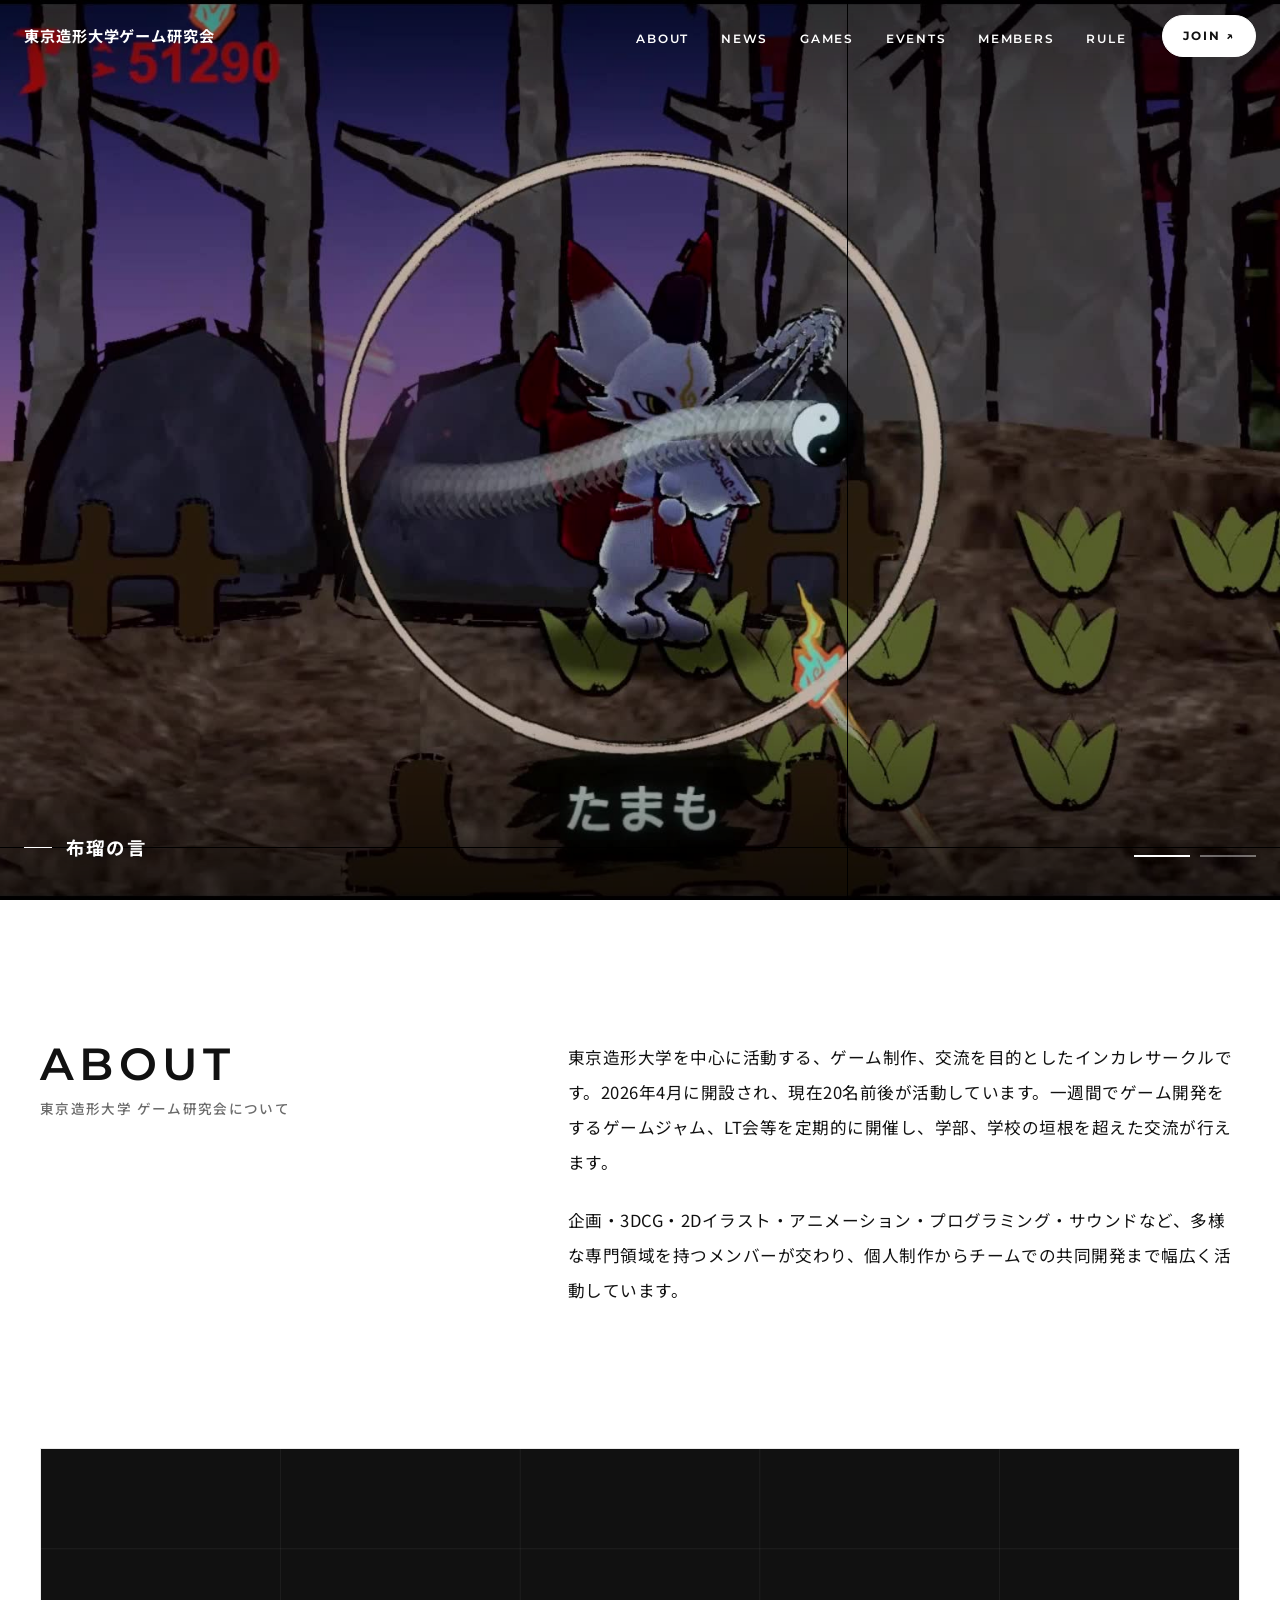
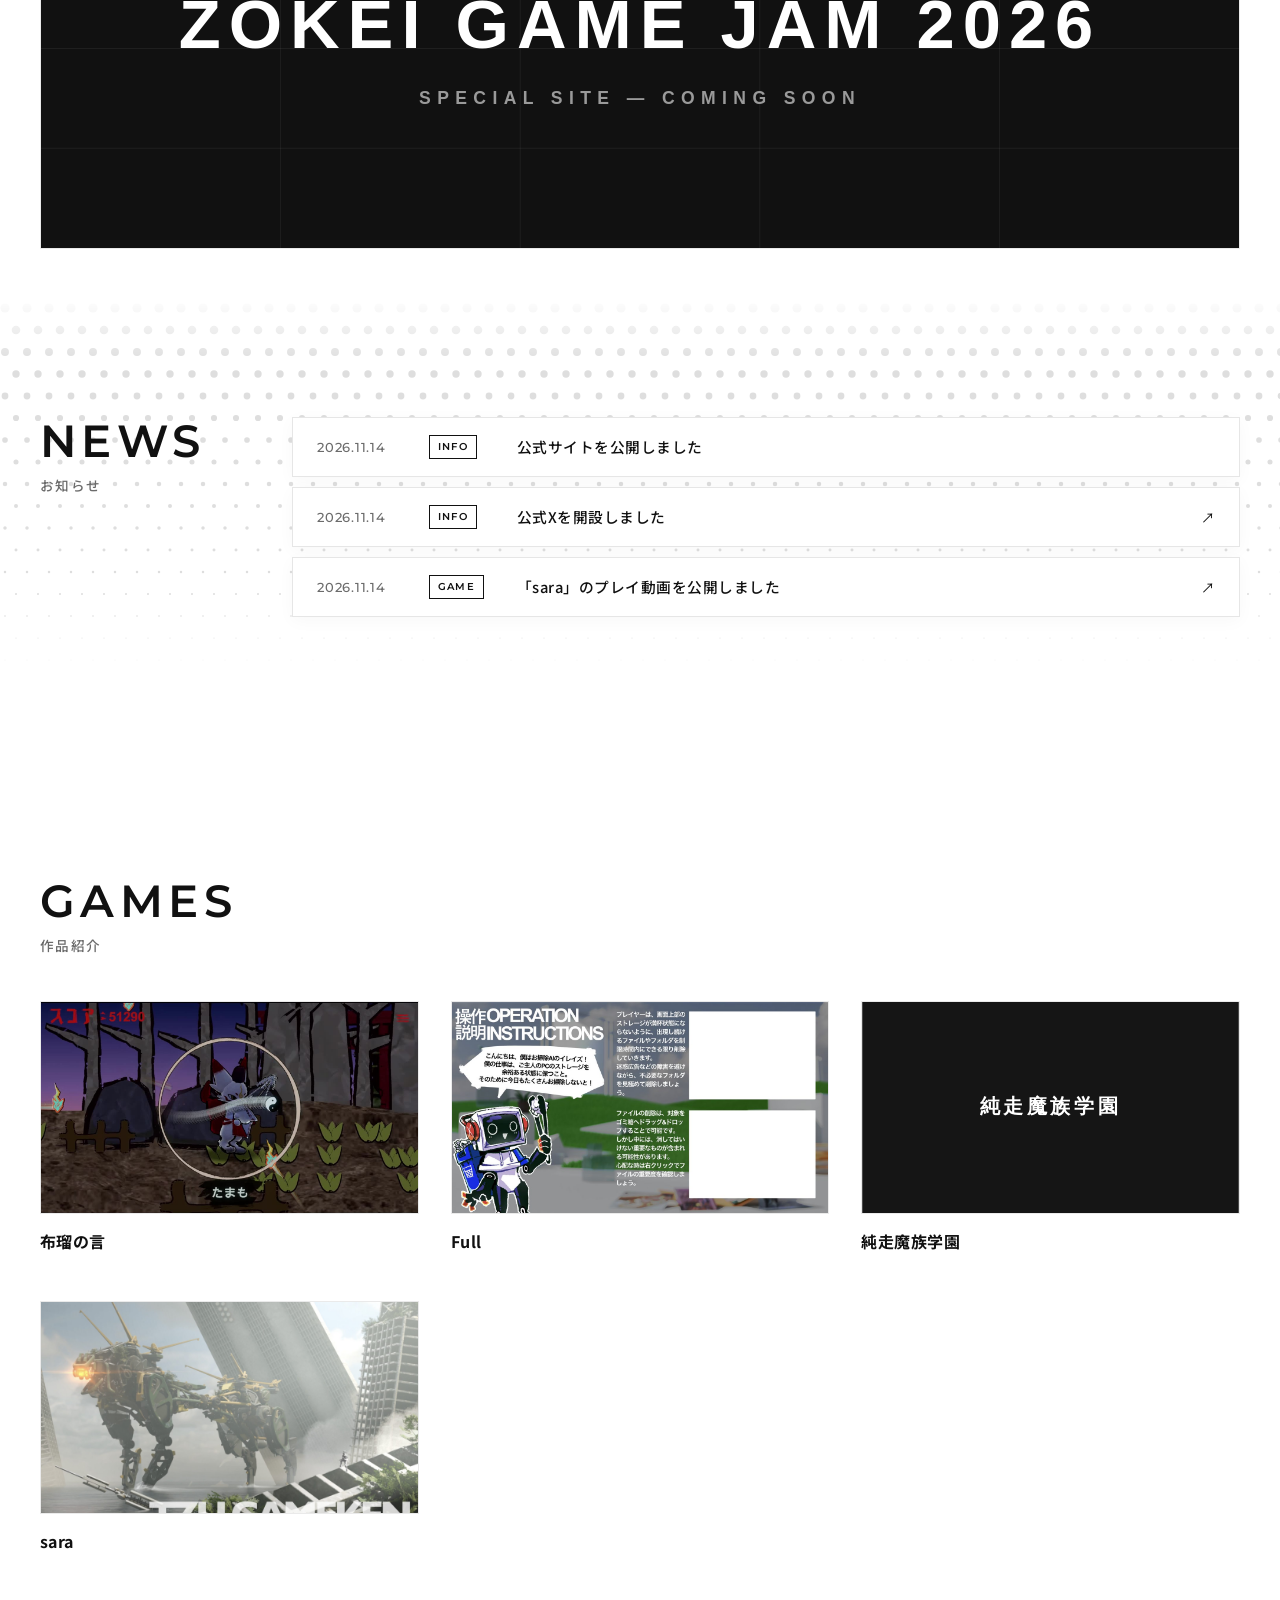
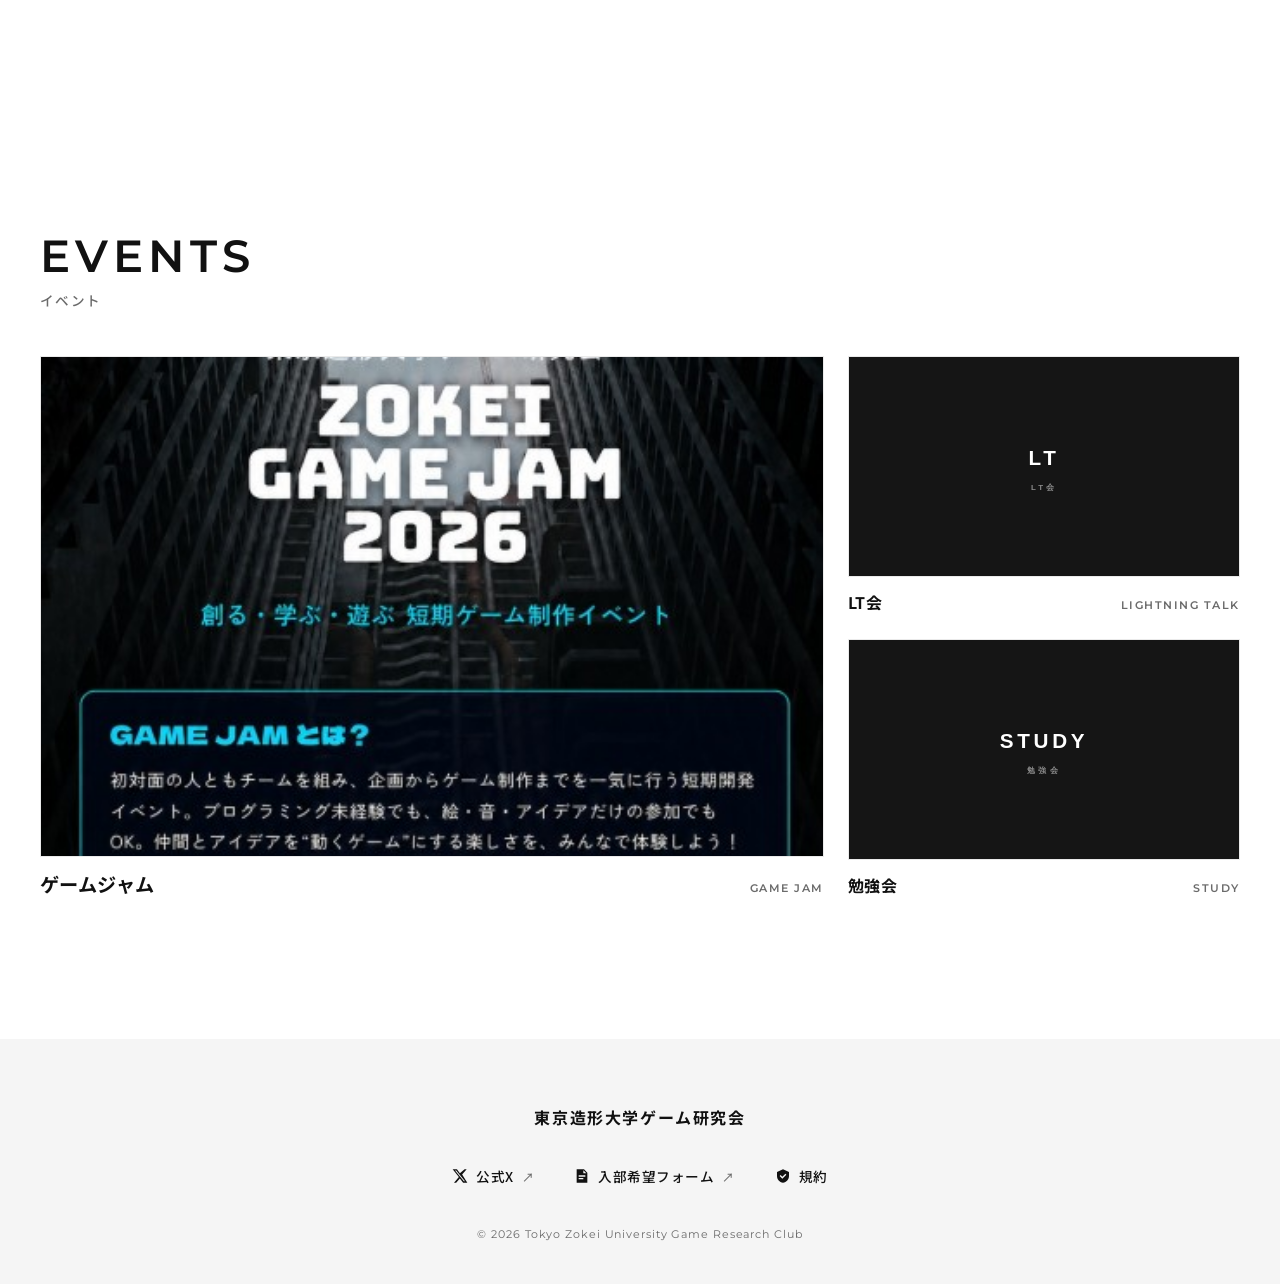
==== commit 4967c583: "アニメーションを控えめに、ABOUT文を更新、特設バナー欄とイベント画像を追加 - スクロール時のフェードは見出しのみ・下からの移動なしに - ABOUTの紹介文を差し替え - NEWSの上に3:1の" ====
--- a/index.html
+++ b/index.html
@@ -80,10 +80,18 @@
         <h2 class="section__title">ABOUT<span>東京造形大学 ゲーム研究会について</span></h2>
         <div class="about__body">
           <!-- 紹介文はここを書き換えてください(段落ごとに <p> を増減できます) -->
-          <p>東京造形大学ゲーム研究会(TZU GAME KEN)は、ゲーム開発に情熱を持つ学生が集うインカレコミュニティサークルです。</p>
+          <p>東京造形大学を中心に活動する、ゲーム制作、交流を目的としたインカレサークルです。2026年4月に開設され、現在20名前後が活動しています。一週間でゲーム開発をするゲームジャム、LT会等を定期的に開催し、学部、学校の垣根を超えた交流が行えます。</p>
           <p>企画・3DCG・2Dイラスト・アニメーション・プログラミング・サウンドなど、多様な専門領域を持つメンバーが交わり、個人制作からチームでの共同開発まで幅広く活動しています。</p>
-          <p>定期的なゲームジャム(短期集中制作)や技術勉強会、LT会(ライトニングトーク)を通じて、互いに刺激し合いながら『面白いものをつくる』環境を追求しています。</p>
         </div>
+      </div>
+    </section>
+
+    <!-- ===== 特設バナー(Xのヘッダーと同じ 3:1。js/site-config.js の featureBanner で差し替え) ===== -->
+    <section class="feature-banner" id="feature-banner" aria-label="特設サイト">
+      <div class="container">
+        <a class="feature-banner__link" id="feature-banner-link" href="events/gamejam.html">
+          <img id="feature-banner-img" src="assets/img/banner-placeholder.svg" alt="ZOKEI GAME JAM 2026 特設サイト" width="1500" height="500">
+        </a>
       </div>
     </section>
 
--- a/css/style.css
+++ b/css/style.css
@@ -238,11 +238,18 @@
 .about__inner { display: grid; grid-template-columns: minmax(0, 5fr) minmax(0, 7fr); gap: 48px; }
 .about .section__title { margin-bottom: 0; }
 .about__body p { margin: 0 0 1.4em; font-size: clamp(.95rem, 1.3vw, 1.05rem); line-height: 2.1; }
-.about__body p:first-child { font-size: clamp(1.1rem, 1.8vw, 1.35rem); font-weight: 700; line-height: 1.9; }
 .about__body p:last-child { margin-bottom: 0; }
 @media (max-width: 860px) {
   .about__inner { grid-template-columns: 1fr; gap: 32px; }
 }
+
+/* =========================================================
+   特設バナー(3:1)
+   ========================================================= */
+.feature-banner { padding: 0 0 clamp(24px, 4vw, 48px); }
+.feature-banner__link { display: block; overflow: hidden; border: 1px solid var(--thumb-line); background: var(--bg-sub); }
+.feature-banner__link img { width: 100%; height: auto; aspect-ratio: 3 / 1; object-fit: cover; transition: transform .6s var(--ease); }
+a.feature-banner__link[href]:hover img { transform: scale(1.02); }
 
 /* =========================================================
    NEWS(白背景 + 上下が白にフェードするドット)
@@ -403,6 +410,8 @@
 }
 /* 左の大きいカードは右2段の高さに合わせて伸びる */
 .event-card--main .event-card__thumb { flex: 1; aspect-ratio: auto; min-height: 240px; }
+/* 縦長ポスターはタイトル部分(上寄り)を見せる */
+.event-card--main .event-card__thumb img { object-position: center 18%; }
 .event-card__thumb img {
   position: absolute; inset: 0; width: 100%; height: 100%; object-fit: cover;
   transition: transform .6s var(--ease);
@@ -435,6 +444,24 @@
 .prose .event-nav, .event-nav { list-style: none; padding: 24px 0 0; margin: 64px 0 0; display: flex; flex-wrap: wrap; gap: 8px 32px; border-top: 1px solid var(--line); }
 .event-nav a { font-size: .85rem; font-weight: 500; text-decoration: none; white-space: nowrap; }
 .event-nav a[aria-current="page"] { text-decoration: underline; text-underline-offset: 4px; }
+
+/* ポスター + 情報の2カラム(ゲームジャム・勉強会レポート) */
+.event-feature {
+  display: grid; grid-template-columns: minmax(0, 5fr) minmax(0, 7fr); gap: 40px; align-items: start; margin: 32px 0 16px;
+}
+.event-feature__poster { margin: 0; border: 1px solid var(--thumb-line); }
+.event-feature__poster img { width: 100%; height: auto; }
+.event-feature__body h2, .prose .event-feature__body h2 { margin: 0 0 16px; padding: 0; border: 0; font-size: 1.15rem; }
+.event-feature__body h3 { font-size: 1.1rem; margin-bottom: 16px; }
+.event-feature__body p { margin: 0 0 24px; }
+.event-feature__body .info-table { margin-bottom: 24px; }
+.event-feature__photo { margin: 0; }
+.event-feature__photo img { width: 100%; height: auto; border: 1px solid var(--thumb-line); }
+.event-feature__photo figcaption { margin-top: 8px; font-size: .75rem; color: var(--text-muted); }
+@media (max-width: 768px) {
+  .event-feature { grid-template-columns: 1fr; gap: 24px; }
+  .event-feature__poster { max-width: 420px; }
+}
 
 /* =========================================================
    部員紹介
@@ -537,8 +564,8 @@
 }
 
 /* ---------- スクロール表示アニメーション ---------- */
-.reveal { opacity: 0; transform: translateY(24px); transition: opacity .8s ease, transform .8s ease; }
-.reveal.is-in { opacity: 1; transform: none; }
+.reveal { opacity: 0; transition: opacity .6s ease; }
+.reveal.is-in { opacity: 1; }
 
 /* ---------- 動きを減らす設定 ---------- */
 @media (prefers-reduced-motion: reduce) {
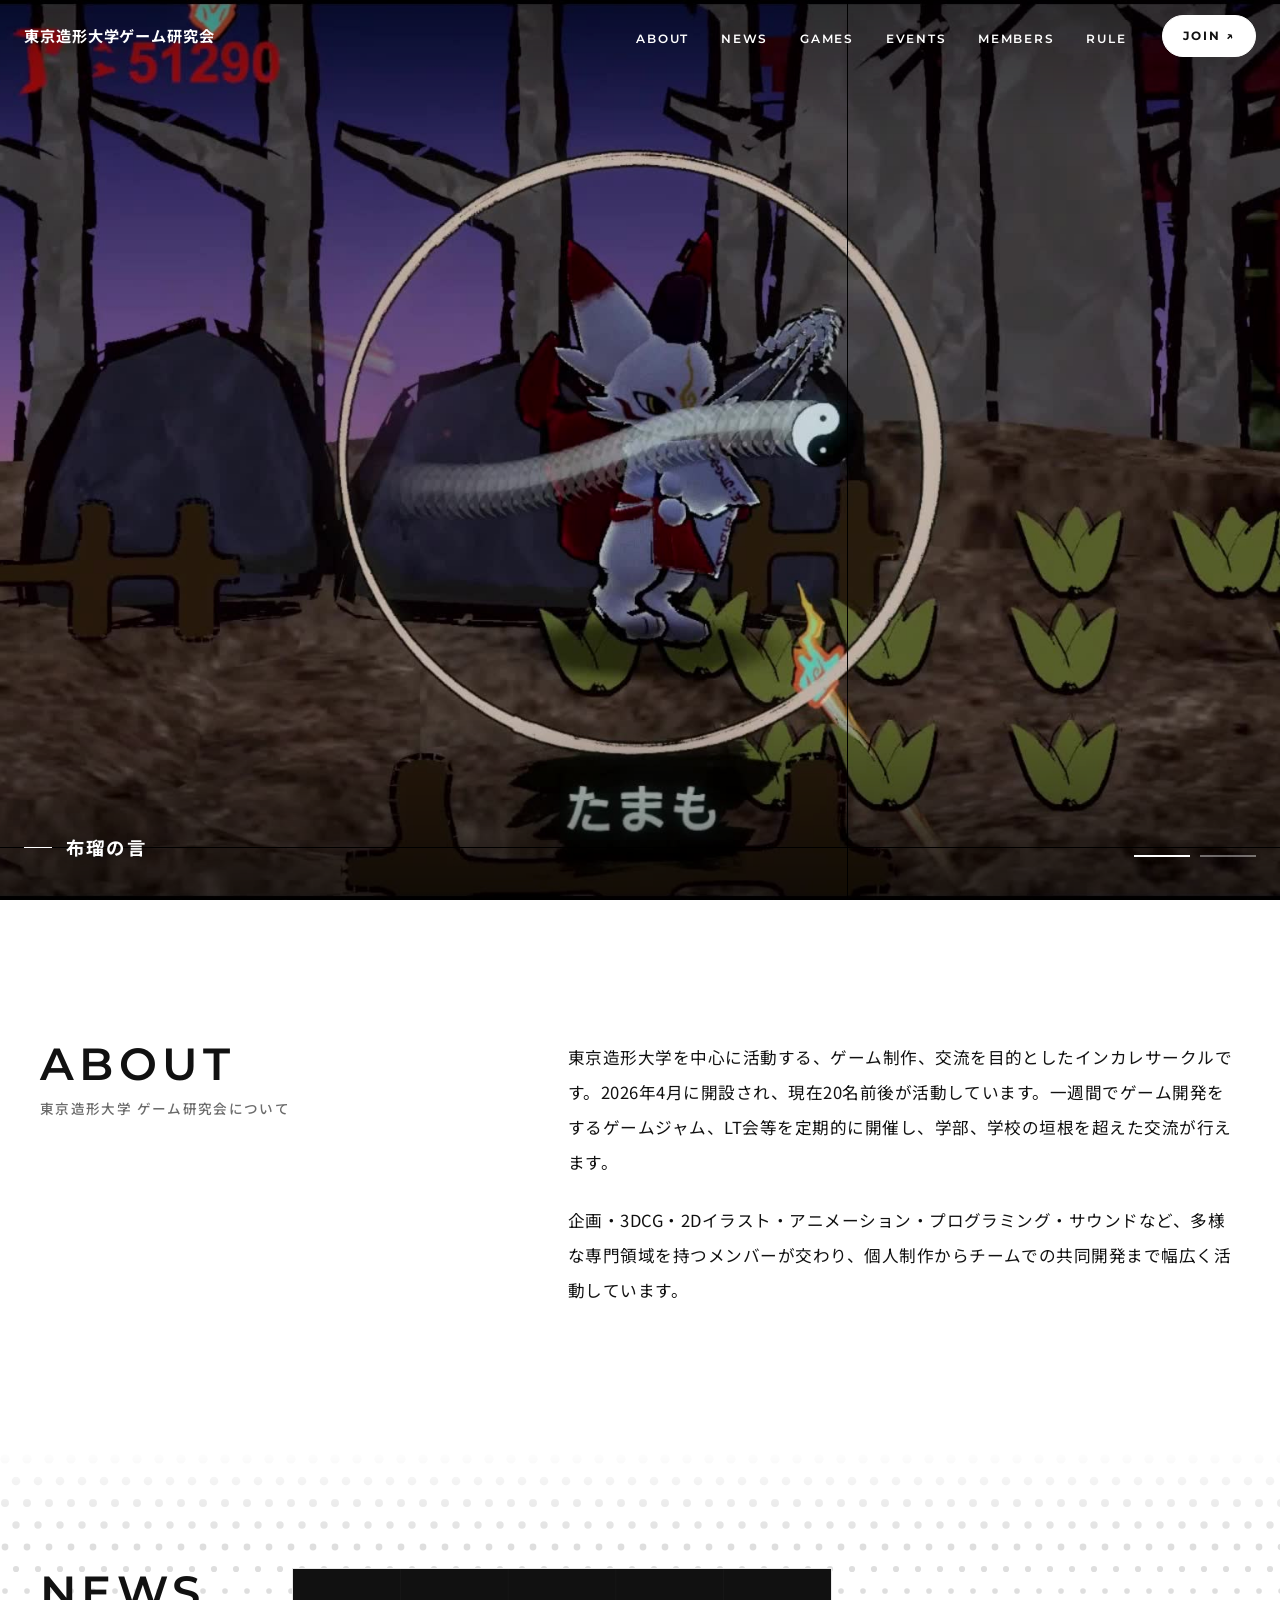
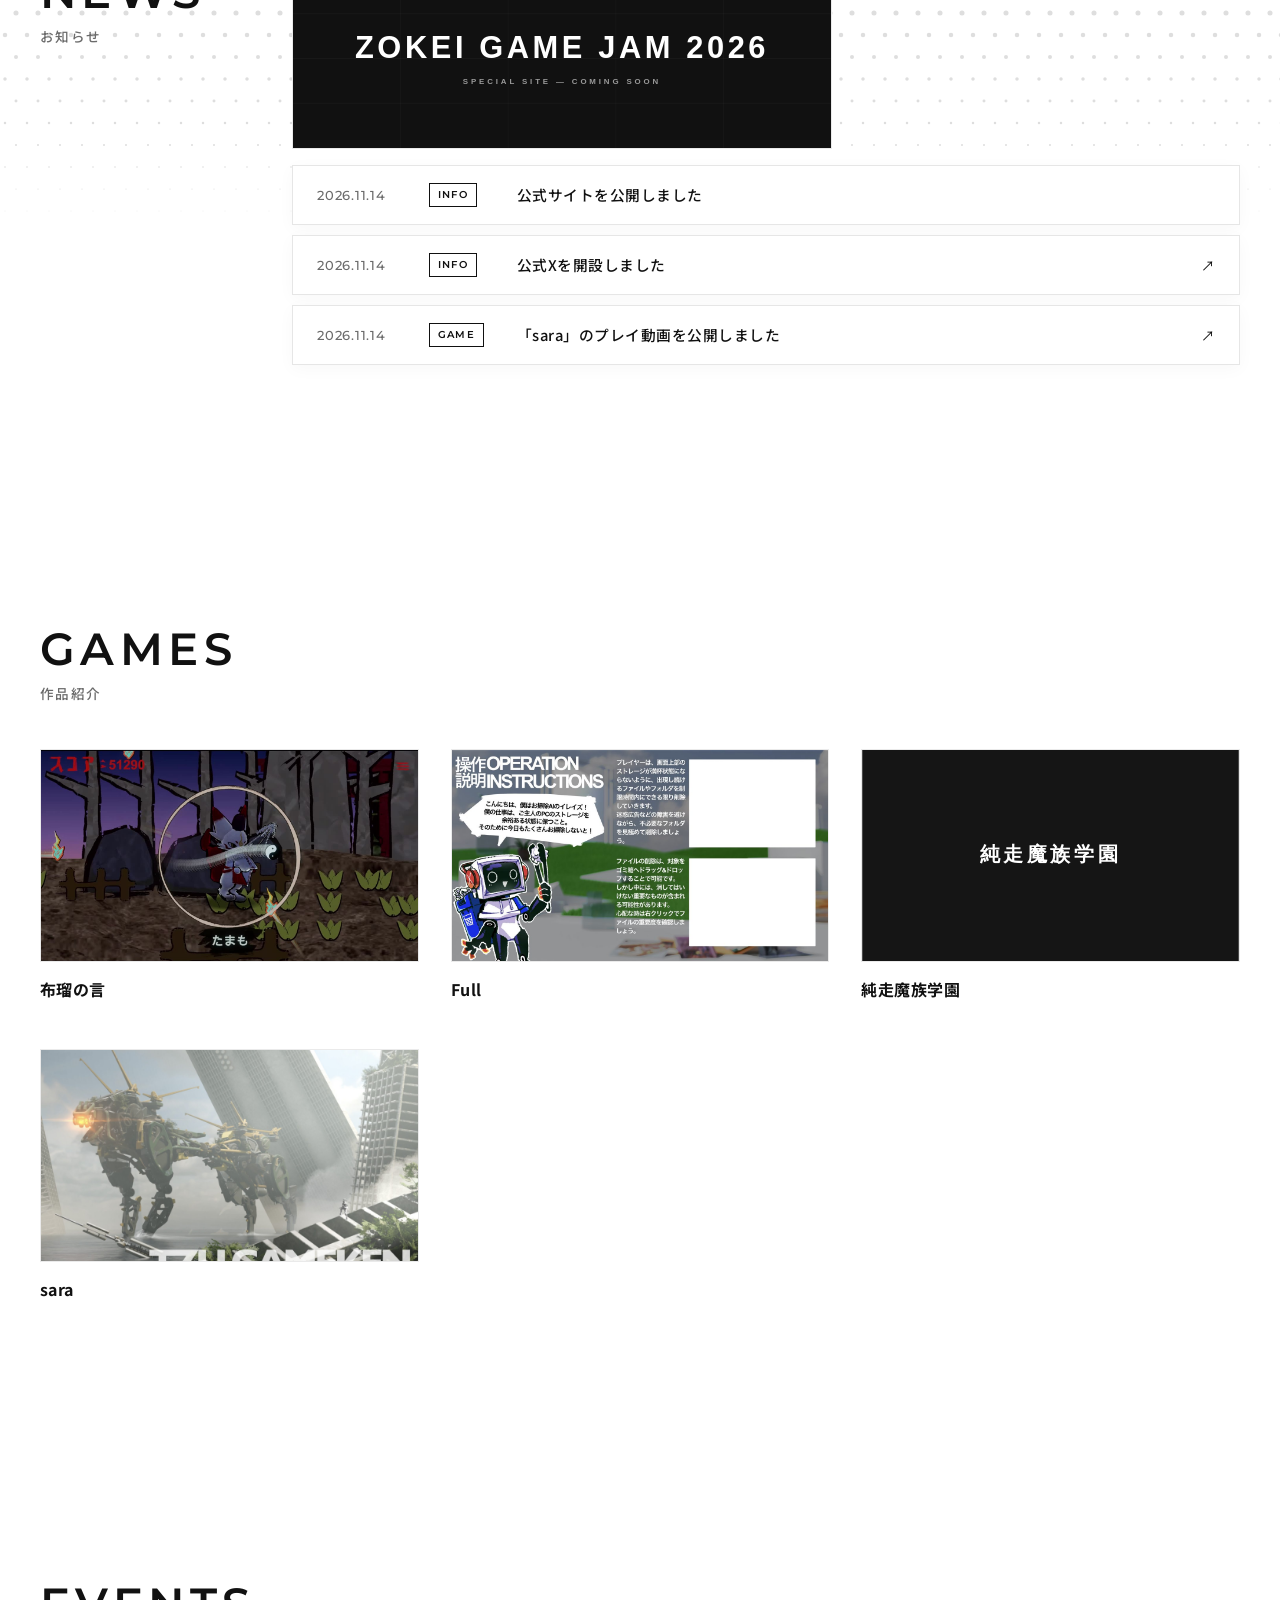
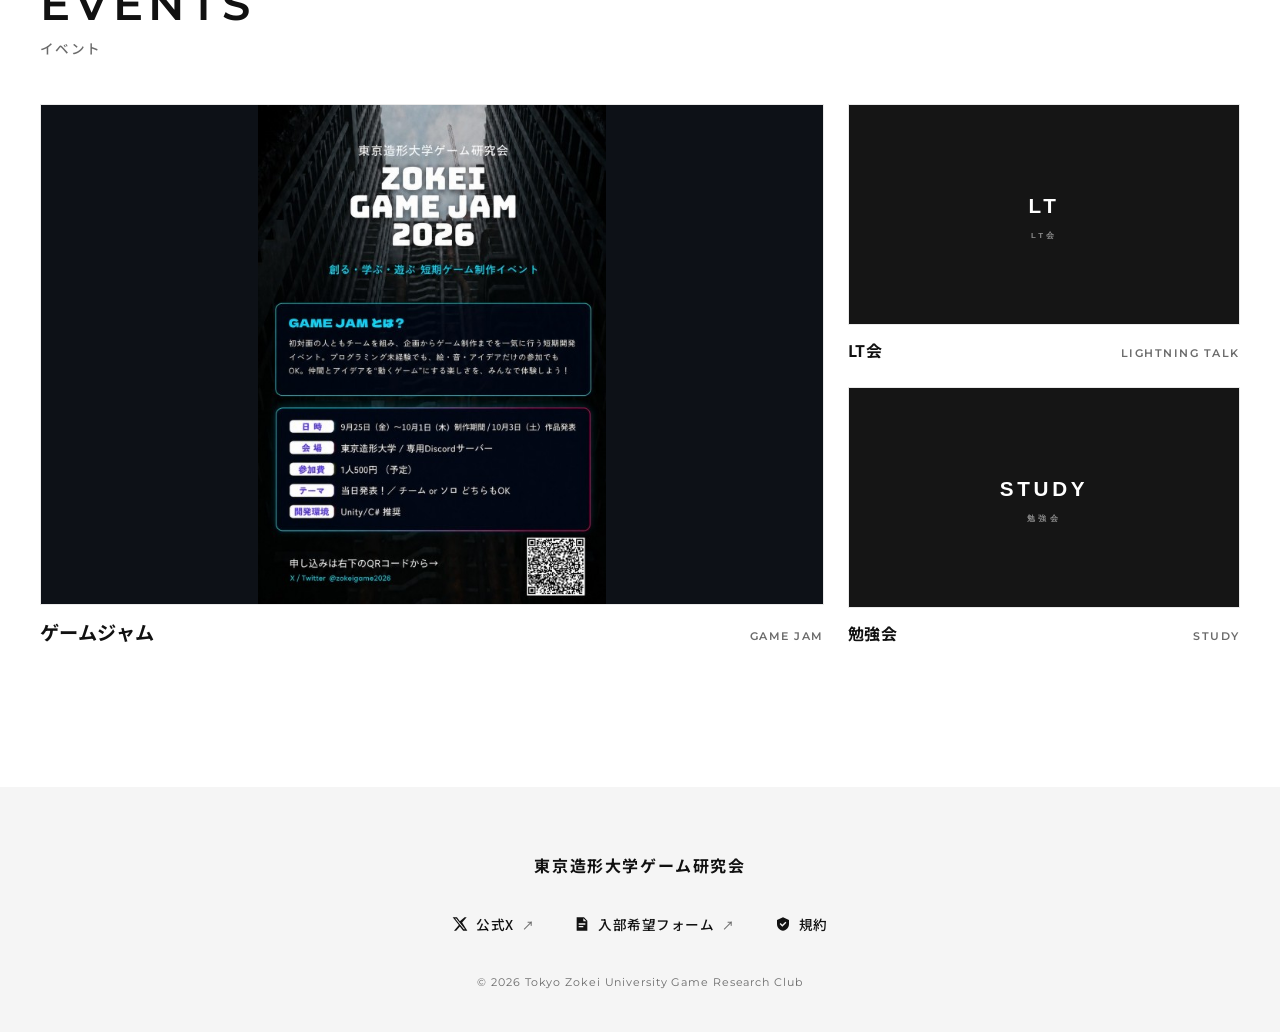
==== commit 2ec44b9d: "Move special banner into NEWS at half size, stop stretching game jam poster - Feature banner now sit" ====
--- a/index.html
+++ b/index.html
@@ -17,7 +17,7 @@
   <link rel="preconnect" href="https://fonts.googleapis.com">
   <link rel="preconnect" href="https://fonts.gstatic.com" crossorigin>
   <link href="https://fonts.googleapis.com/css2?family=Montserrat:wght@500;600;700&family=Noto+Sans+JP:wght@400;500;700&display=swap" rel="stylesheet">
-  <link rel="stylesheet" href="css/style.css">
+  <link rel="stylesheet" href="css/style.css?v=20261116">
 </head>
 <body class="is-home">
   <a class="skip-link" href="#main">本文へスキップ</a>
@@ -86,20 +86,17 @@
       </div>
     </section>
 
-    <!-- ===== 特設バナー(Xのヘッダーと同じ 3:1。js/site-config.js の featureBanner で差し替え) ===== -->
-    <section class="feature-banner" id="feature-banner" aria-label="特設サイト">
-      <div class="container">
-        <a class="feature-banner__link" id="feature-banner-link" href="events/gamejam.html">
-          <img id="feature-banner-img" src="assets/img/banner-placeholder.svg" alt="ZOKEI GAME JAM 2026 特設サイト" width="1500" height="500">
-        </a>
-      </div>
-    </section>
-
     <!-- ===== NEWS(js/news.js から自動生成。4件まで表示、5件以上は VIEW MORE) ===== -->
     <section class="news" id="news">
       <div class="container news__inner">
         <h2 class="section__title">NEWS<span>お知らせ</span></h2>
         <div class="news__body">
+          <!-- 特設バナー(Xのヘッダーと同じ 3:1。js/site-config.js の featureBanner で差し替え) -->
+          <div class="feature-banner" id="feature-banner">
+            <a class="feature-banner__link" id="feature-banner-link" href="events/gamejam.html">
+              <img id="feature-banner-img" src="assets/img/banner-placeholder.svg" alt="ZOKEI GAME JAM 2026 特設サイト" width="1500" height="500">
+            </a>
+          </div>
           <ul class="news-list" id="news-list"></ul>
           <button class="news-more" id="news-more" type="button" aria-expanded="false" hidden>VIEW MORE</button>
         </div>
@@ -162,11 +159,11 @@
 
   <a class="back-to-top" href="#top" aria-label="ページの先頭へ戻る"></a>
 
-  <script src="js/site-config.js"></script>
-  <script src="js/common.js"></script>
-  <script src="js/games.js"></script>
-  <script src="js/events.js"></script>
-  <script src="js/news.js"></script>
-  <script src="js/main.js"></script>
+  <script src="js/site-config.js?v=20261116"></script>
+  <script src="js/common.js?v=20261116"></script>
+  <script src="js/games.js?v=20261116"></script>
+  <script src="js/events.js?v=20261116"></script>
+  <script src="js/news.js?v=20261116"></script>
+  <script src="js/main.js?v=20261116"></script>
 </body>
 </html>
--- a/css/style.css
+++ b/css/style.css
@@ -244,9 +244,9 @@
 }
 
 /* =========================================================
-   特設バナー(3:1)
-   ========================================================= */
-.feature-banner { padding: 0 0 clamp(24px, 4vw, 48px); }
+   特設バナー(3:1。NEWS の一番上に小さく表示)
+   ========================================================= */
+.feature-banner { width: min(100%, 540px); margin: 0 0 16px; }
 .feature-banner__link { display: block; overflow: hidden; border: 1px solid var(--thumb-line); background: var(--bg-sub); }
 .feature-banner__link img { width: 100%; height: auto; aspect-ratio: 3 / 1; object-fit: cover; transition: transform .6s var(--ease); }
 a.feature-banner__link[href]:hover img { transform: scale(1.02); }
@@ -411,7 +411,9 @@
 /* 左の大きいカードは右2段の高さに合わせて伸びる */
 .event-card--main .event-card__thumb { flex: 1; aspect-ratio: auto; min-height: 240px; }
 /* 縦長ポスターはタイトル部分(上寄り)を見せる */
-.event-card--main .event-card__thumb img { object-position: center 18%; }
+.event-card--main .event-card__thumb { background: #0d1117; }
+/* 縦長ポスターを引き延ばさず全体を表示(仮置き) */
+.event-card--main .event-card__thumb img { object-fit: contain; }
 .event-card__thumb img {
   position: absolute; inset: 0; width: 100%; height: 100%; object-fit: cover;
   transition: transform .6s var(--ease);
@@ -429,7 +431,7 @@
 @media (max-width: 768px) {
   .event-grid { grid-template-columns: 1fr; gap: 32px; }
   .event-card--main { grid-row: auto; }
-  .event-card--main .event-card__thumb { aspect-ratio: 16 / 9; flex: none; min-height: 0; }
+  .event-card--main .event-card__thumb { aspect-ratio: 4 / 3; flex: none; min-height: 0; }
   .event-card__body { flex-direction: column; align-items: flex-start; gap: 2px; }
 }
 
